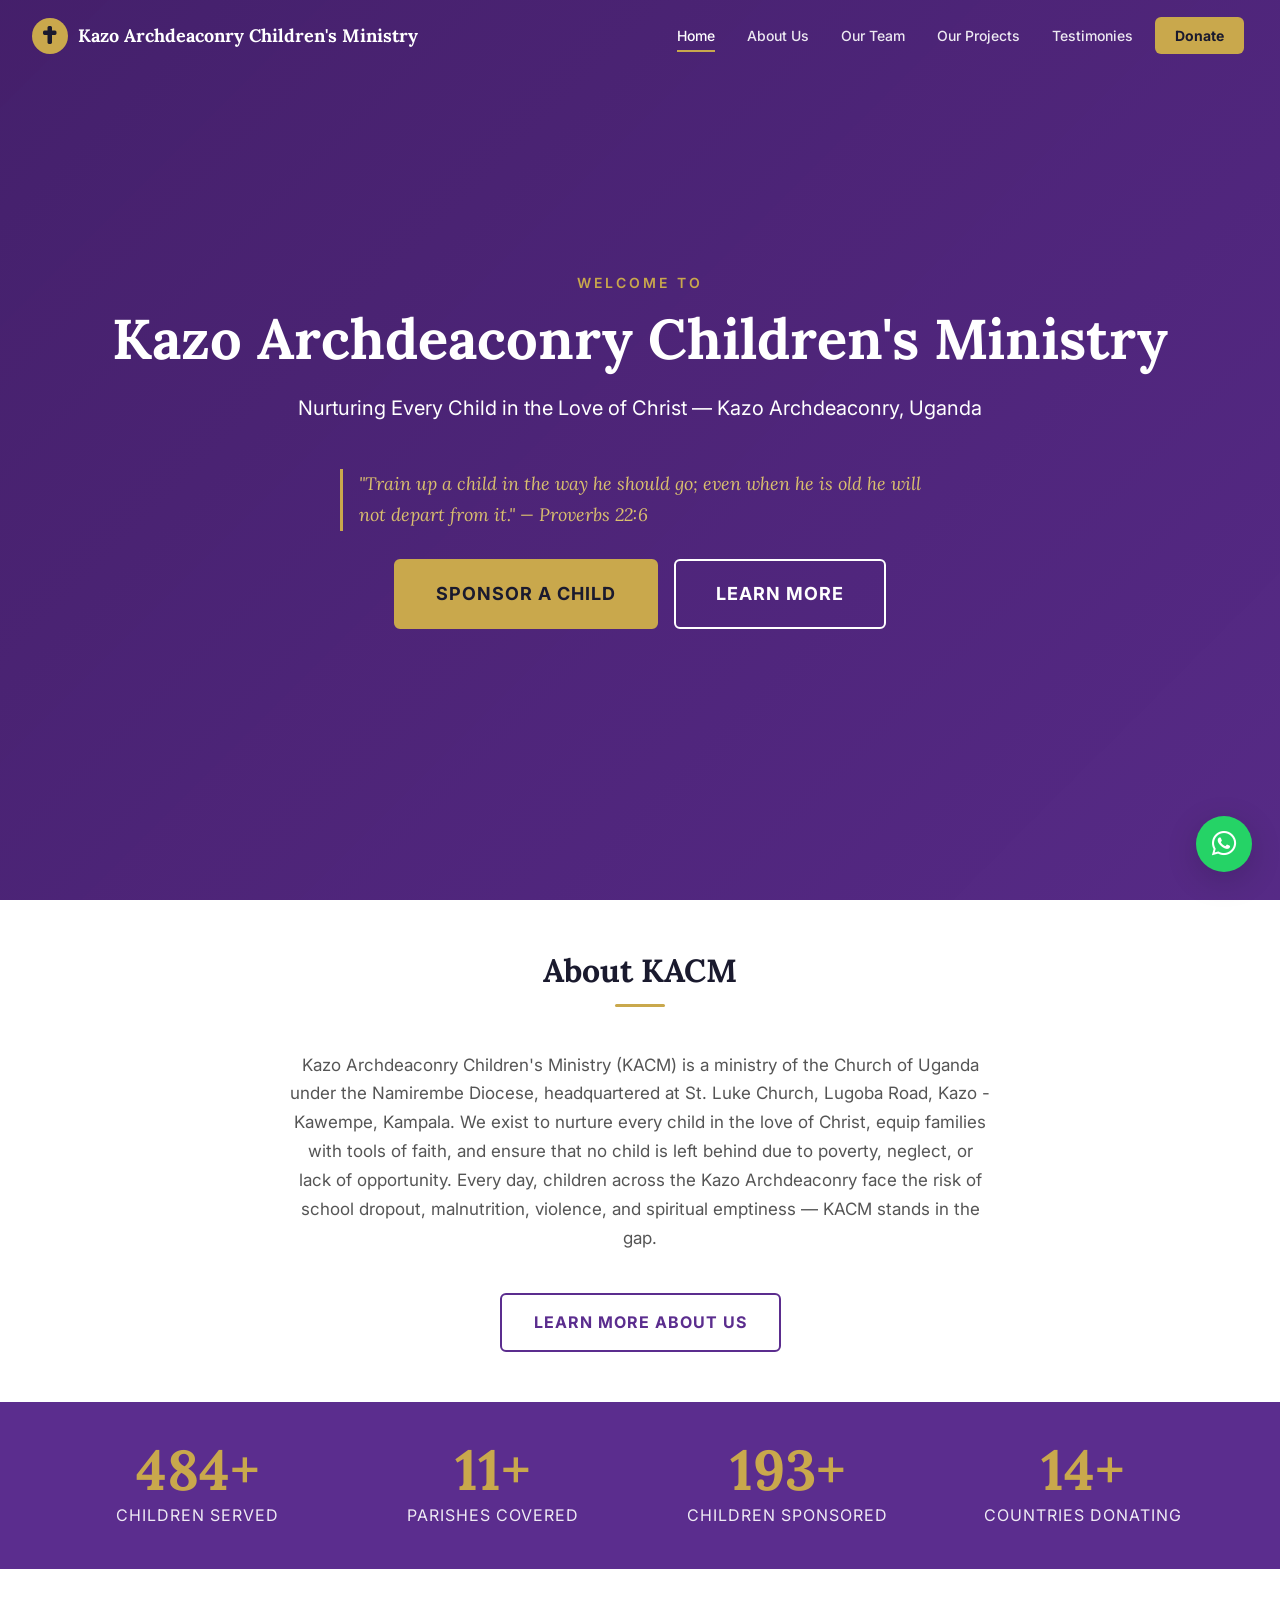
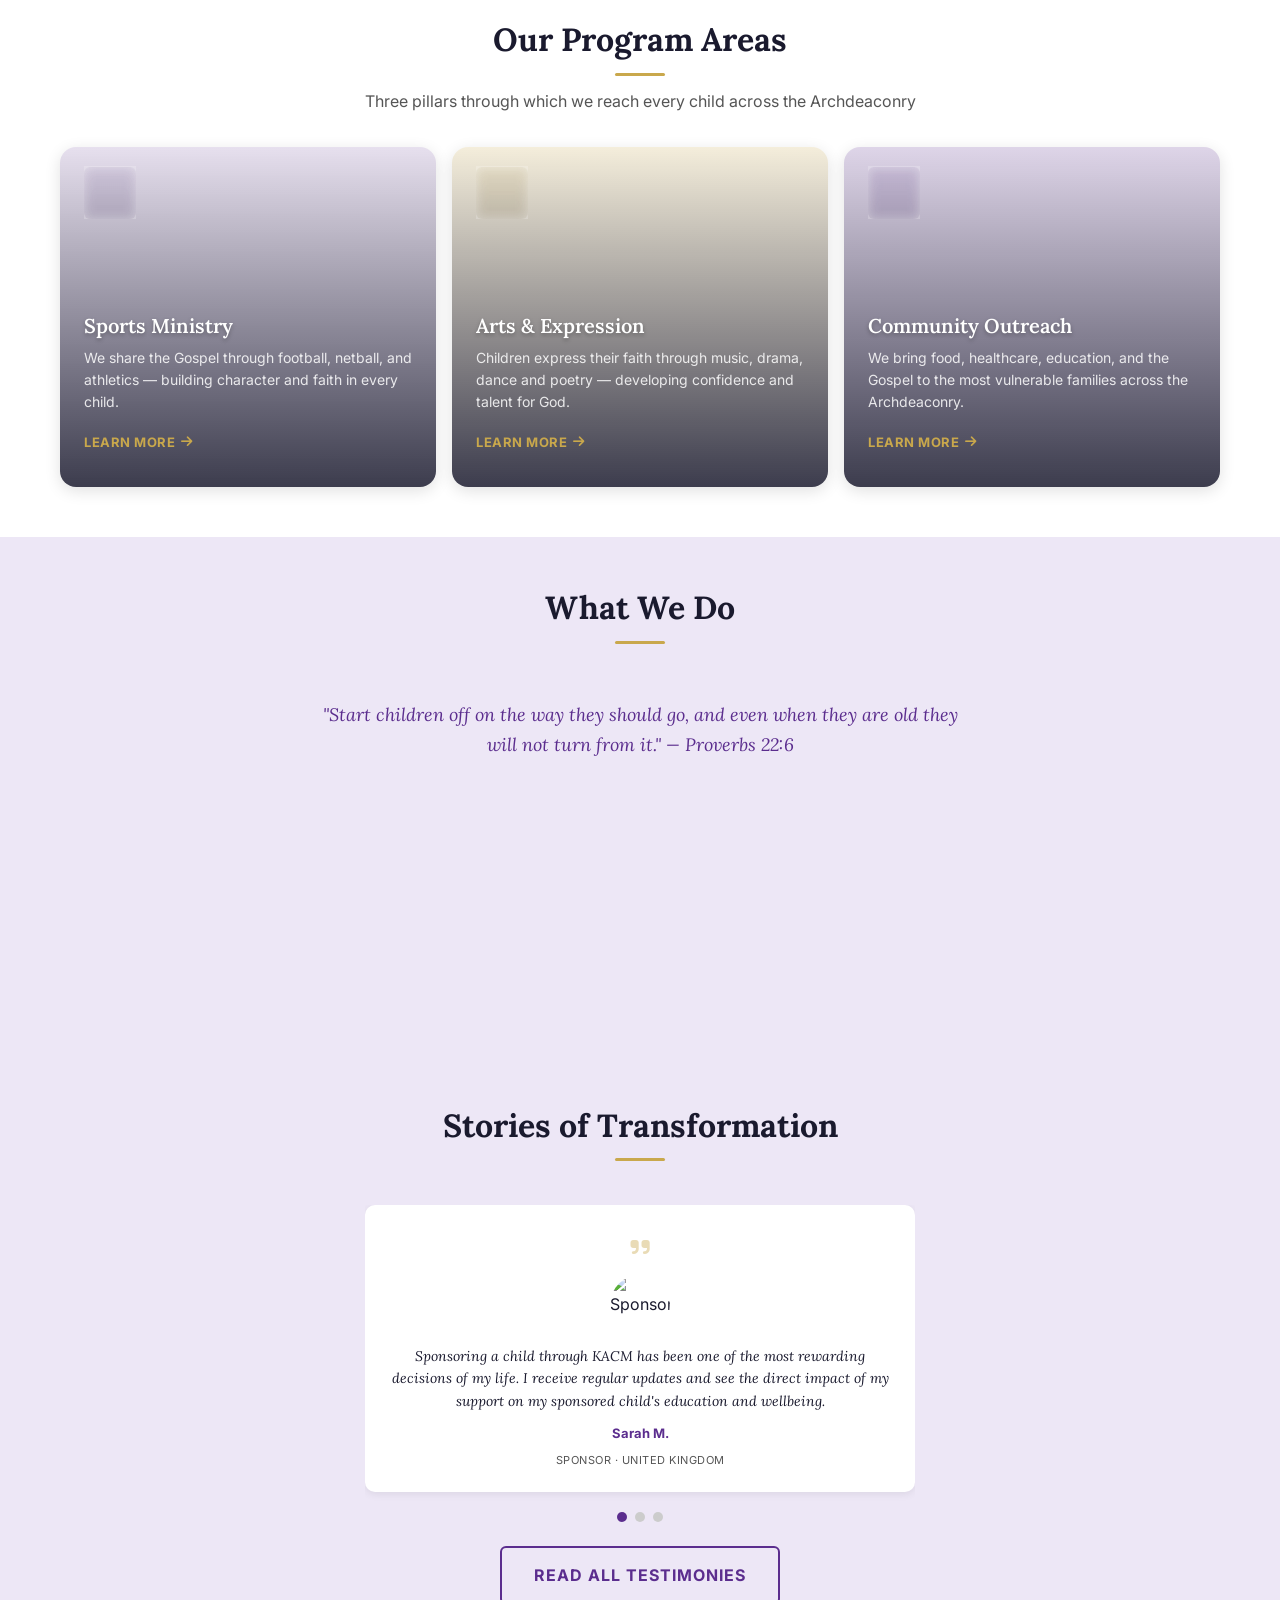
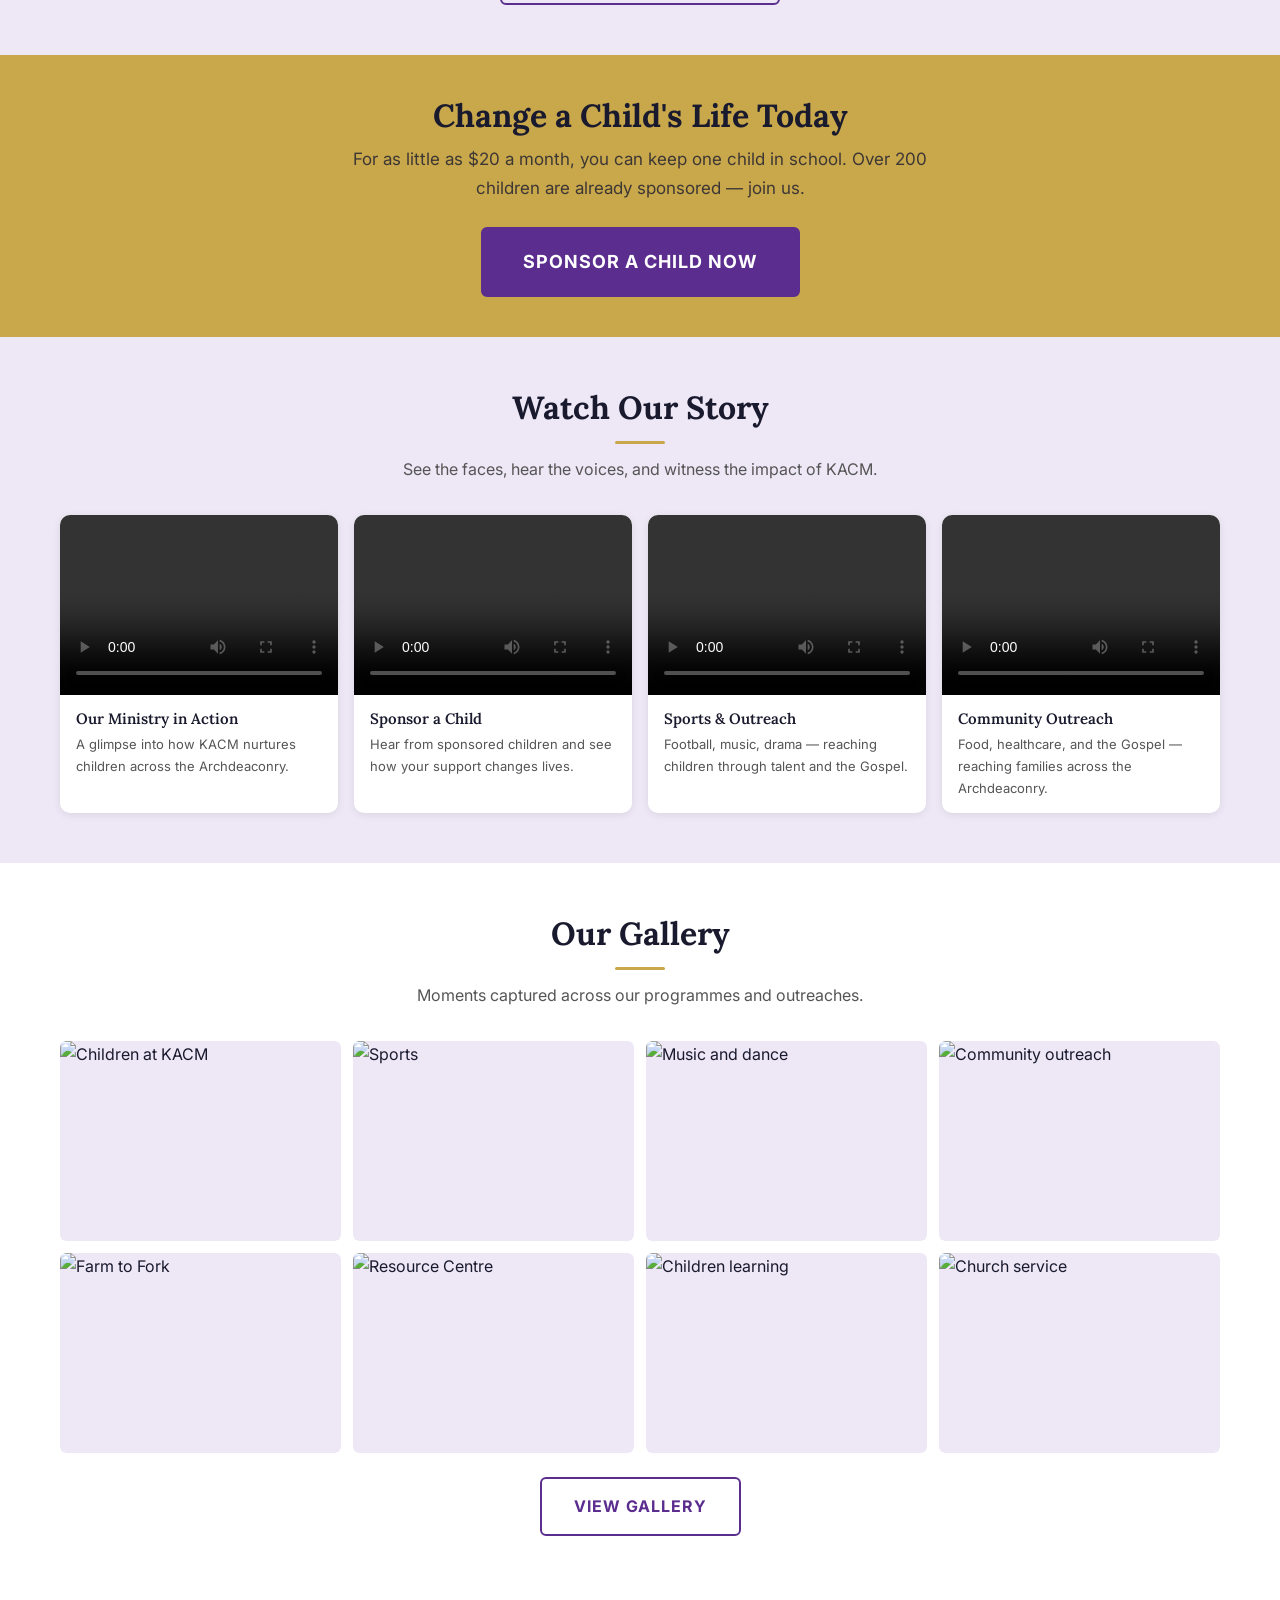
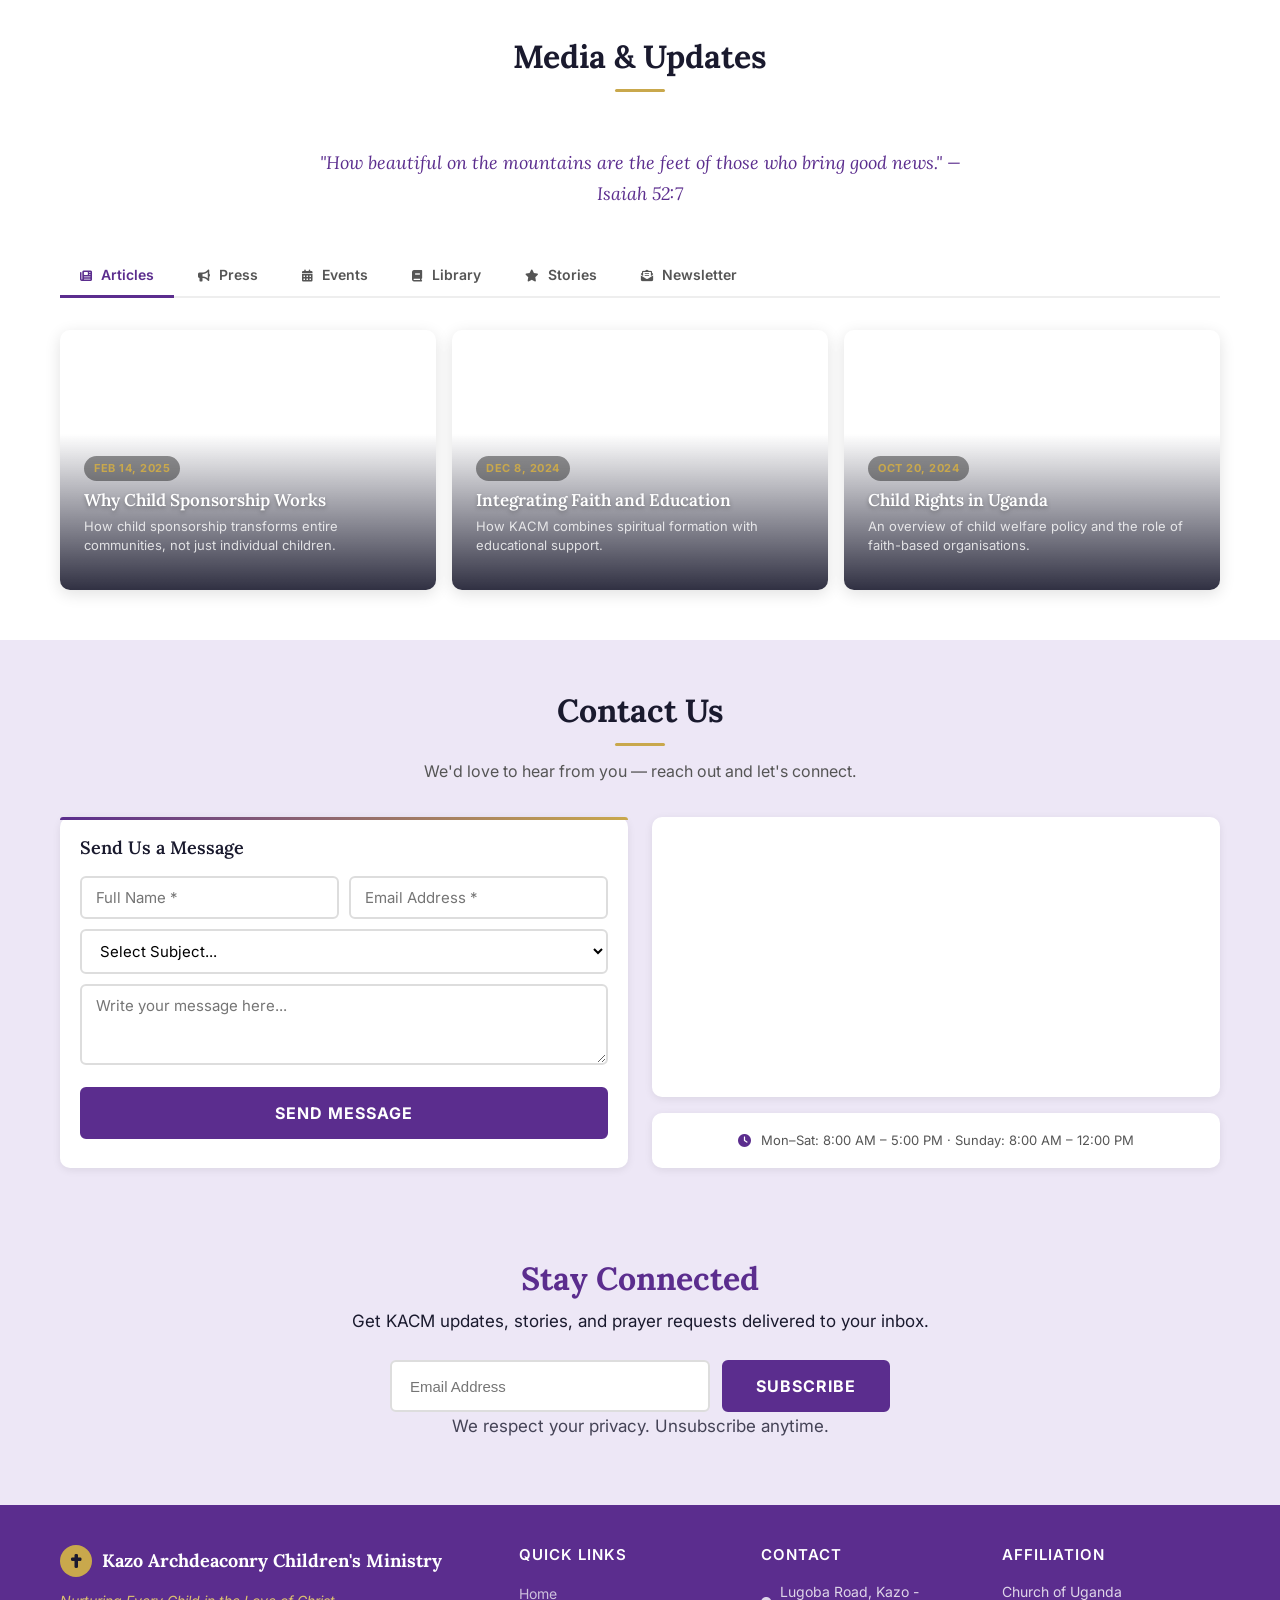
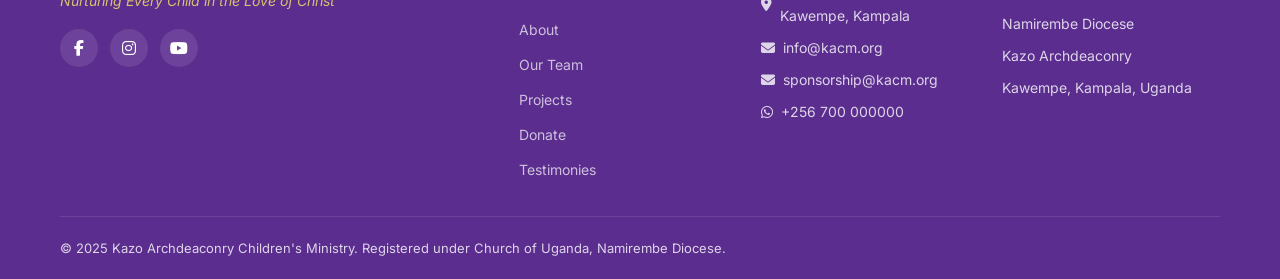
==== index.html @ 63bd6b12 "Update image sources in index.html to local assets for improved loading performance and consistency" ====
<!DOCTYPE html>
<html lang="en">
<head>
  <meta charset="UTF-8">
  <meta name="viewport" content="width=device-width, initial-scale=1.0">
  <meta name="description" content="Kazo Archdeaconry Children's Ministry (KACM) — Nurturing Every Child in the Love of Christ. A ministry of the Church of Uganda, Namirembe Diocese.">
  <title>KACM — Kazo Archdeaconry Children's Ministry | Home</title>
  <link rel="preconnect" href="https://fonts.googleapis.com">
  <link rel="preconnect" href="https://fonts.gstatic.com" crossorigin>
  <link href="https://fonts.googleapis.com/css2?family=Inter:wght@400;500;600;700&family=Lora:ital,wght@0,400;0,600;0,700;1,400;1,600&display=swap" rel="stylesheet">
  <link rel="stylesheet" href="https://cdnjs.cloudflare.com/ajax/libs/font-awesome/6.5.1/css/all.min.css">
  <link rel="stylesheet" href="css/style.css">
</head>
<body>

  <!-- ===== NAVIGATION ===== -->
  <nav class="navbar">
    <div class="container">
      <a href="index.html" class="nav-logo">
        <span class="logo-icon"><i class="fas fa-cross"></i></span>
        <span>Kazo Archdeaconry Children's Ministry</span>
      </a>
      <ul class="nav-links">
        <li><a href="index.html" class="active">Home</a></li>
        <li><a href="about.html">About Us</a></li>
        <li><a href="team.html">Our Team</a></li>
        <li><a href="projects.html">Our Projects</a></li>
        <li><a href="testimonies.html">Testimonies</a></li>
        <li><a href="donate.html" class="nav-donate">Donate</a></li>
      </ul>
      <button class="hamburger" aria-label="Toggle navigation">
        <span></span><span></span><span></span>
      </button>
    </div>
  </nav>

  <!-- ===== HERO SECTION ===== -->
  <header class="hero" id="hero">
    <div class="hero-slide" style="background-image: url('assets/church interior.jpeg');"></div>
    <div class="hero-slide" style="background-image: url('assets/sunday school children group photos/sunday school children all combined.jpeg');"></div>
    <div class="hero-slide" style="background-image: url('assets/sports/a group of students celebrating with a trophy.jpeg');"></div>
    <div class="hero-slide" style="background-image: url('assets/sunday school teachers/teacher greetinga parent.jpeg');"></div>
    <div class="hero-overlay"></div>
    <div class="hero-content hero-content-0 active">
      <p style="font-size:14px; font-weight:600; color:var(--secondary); text-transform:uppercase; letter-spacing:3px; margin-bottom:8px;">Welcome to</p>
      <h1>Kazo Archdeaconry Children's Ministry</h1>
      <p class="hero-subtitle">Nurturing Every Child in the Love of Christ — Kazo Archdeaconry, Uganda</p>
      <div class="hero-scripture">"Train up a child in the way he should go; even when he is old he will not depart from it." — Proverbs 22:6</div>
      <div class="hero-buttons">
        <a href="projects.html#sponsor" class="btn btn-secondary btn-lg">Sponsor a Child</a>
        <a href="about.html" class="btn btn-outline btn-lg">Learn More</a>
      </div>
    </div>
    <div class="hero-content hero-content-1">
      <h1>Give a Child the Gift of Education</h1>
      <p class="hero-subtitle">For as little as $20 a month, you can keep a child in school, clothed, and fed.</p>
      <div class="hero-scripture">"The fear of the Lord is the beginning of wisdom, and knowledge of the Holy One is understanding." — Proverbs 9:10</div>
      <div class="hero-buttons">
        <a href="projects.html#sponsor" class="btn btn-secondary btn-lg">Sponsor a Child</a>
        <a href="donate.html" class="btn btn-outline btn-lg">Donate Now</a>
      </div>
    </div>
    <div class="hero-content hero-content-2">
      <h1>Building Character Through Sport</h1>
      <p class="hero-subtitle">Through football, netball, athletics, and the arts, we share the Gospel and build confidence in every child.</p>
      <div class="hero-scripture">"Whatever you do, work at it with all your heart, as working for the Lord, not for human masters." — Colossians 3:23</div>
      <div class="hero-buttons">
        <a href="index.html#sports" class="btn btn-secondary btn-lg">Explore Sports</a>
        <a href="about.html" class="btn btn-outline btn-lg">About Us</a>
      </div>
    </div>
    <div class="hero-content hero-content-3">
      <h1>Bringing Hope to Vulnerable Families</h1>
      <p class="hero-subtitle">Food distribution, healthcare, education support, and the Gospel — reaching every corner of the Archdeaconry.</p>
      <div class="hero-scripture">"For I was hungry and you gave me food, I was thirsty and you gave me drink, I was a stranger and you welcomed me." — Matthew 25:35</div>
      <div class="hero-buttons">
        <a href="index.html#outreach" class="btn btn-secondary btn-lg">Our Outreach</a>
        <a href="testimonies.html" class="btn btn-outline btn-lg">Read Stories</a>
      </div>
    </div>
  </header>

  <!-- ===== ABOUT BRIEF ===== -->
  <section class="section">
    <div class="container">
      <div class="section-header fade-in">
        <h2>About KACM</h2>
      </div>
      <p class="page-intro fade-in">
        Kazo Archdeaconry Children's Ministry (KACM) is a ministry of the Church of Uganda under the Namirembe Diocese, headquartered at St. Luke Church, Lugoba Road, Kazo - Kawempe, Kampala. We exist to nurture every child in the love of Christ, equip families with tools of faith, and ensure that no child is left behind due to poverty, neglect, or lack of opportunity. Every day, children across the Kazo Archdeaconry face the risk of school dropout, malnutrition, violence, and spiritual emptiness — KACM stands in the gap.
      </p>
      <div style="text-align:center; margin-top:24px;" class="fade-in">
        <a href="about.html" class="btn btn-outline-dark">Learn More About Us</a>
      </div>
    </div>
  </section>

  <!-- ===== IMPACT COUNTER ===== -->
  <section class="impact-counter">
    <div class="container">
      <div class="impact-grid">
        <div class="impact-item fade-in">
          <div class="count" data-target="500" data-suffix="+">0+</div>
          <div class="label">Children Served</div>
        </div>
        <div class="impact-item fade-in">
          <div class="count" data-target="12" data-suffix="+">0+</div>
          <div class="label">Parishes Covered</div>
        </div>
        <div class="impact-item fade-in">
          <div class="count" data-target="200" data-suffix="+">0+</div>
          <div class="label">Children Sponsored</div>
        </div>
        <div class="impact-item fade-in">
          <div class="count" data-target="15" data-suffix="+">0+</div>
          <div class="label">Countries Donating</div>
        </div>
      </div>
    </div>
  </section>

  <!-- ===== PROGRAM HIGHLIGHTS (3-Card Grid) ===== -->
  <section class="section">
    <div class="container">
      <div class="section-header fade-in">
        <h2>Our Program Areas</h2>
        <p>Three pillars through which we reach every child across the Archdeaconry</p>
      </div>
      <div class="card-grid-3">
        <div class="program-card fade-in" style="background: linear-gradient(180deg, rgba(91,45,142,0.15) 0%, rgba(26,26,46,0.85) 100%), url('assets/sports/a group of students celebrating with a trophy.jpeg') center/cover no-repeat;">
          <div class="program-card-badge"><i class="fas fa-futbol"></i></div>
          <div class="program-card-content">
            <h3>Sports Ministry</h3>
            <p>We share the Gospel through football, netball, and athletics — building character and faith in every child.</p>
            <a href="#" data-program="sports" class="program-learn-more">Learn More <i class="fas fa-arrow-right"></i></a>
          </div>
        </div>
        <div class="program-card fade-in" style="background: linear-gradient(180deg, rgba(201,168,76,0.2) 0%, rgba(26,26,46,0.85) 100%), url('assets/mdd/students in cultural wear.jpeg') center/cover no-repeat;">
          <div class="program-card-badge"><i class="fas fa-music"></i></div>
          <div class="program-card-content">
            <h3>Arts & Expression</h3>
            <p>Children express their faith through music, drama, dance and poetry — developing confidence and talent for God.</p>
            <a href="#" data-program="mddp" class="program-learn-more">Learn More <i class="fas fa-arrow-right"></i></a>
          </div>
        </div>
        <div class="program-card fade-in" style="background: linear-gradient(180deg, rgba(91,45,142,0.2) 0%, rgba(26,26,46,0.85) 100%), url('assets/church interior.jpeg') center/cover no-repeat;">
          <div class="program-card-badge"><i class="fas fa-handshake"></i></div>
          <div class="program-card-content">
            <h3>Community Outreach</h3>
            <p>We bring food, healthcare, education, and the Gospel to the most vulnerable families across the Archdeaconry.</p>
            <a href="#" data-program="outreach" class="program-learn-more">Learn More <i class="fas fa-arrow-right"></i></a>
          </div>
        </div>
      </div>
    </div>
  </section>

  <!-- ===== WHAT WE DO (7 Activities) ===== -->
  <section class="section-alt">
    <div class="container">
      <div class="section-header fade-in">
        <h2>What We Do</h2>
      </div>
      <div class="scripture-block fade-in" style="margin:0 auto 32px; text-align:center; border-left:none; max-width:700px;">
        "Start children off on the way they should go, and even when they are old they will not turn from it." — Proverbs 22:6
      </div>
      <div class="scroll-track">
        <div class="scroll-strip">

          <div class="wwd-card" style="background: linear-gradient(180deg, rgba(91,45,142,0.3) 0%, rgba(26,26,46,0.92) 100%), url('assets/sunday school children group photos/sunday school children all raising hands up.jpeg') center/cover no-repeat;">
            <div class="wwd-badge"><i class="fas fa-pray"></i></div>
            <h4>Prayer & Fellowship</h4>
            <p>Teaching children to pray and build Christ-centred friendships.</p>
          </div>

          <div class="wwd-card" style="background: linear-gradient(180deg, rgba(91,45,142,0.3) 0%, rgba(26,26,46,0.92) 100%), url('assets/sunday school children group photos/sunday school children all combined.jpeg') center/cover no-repeat;">
            <div class="wwd-badge"><i class="fas fa-star"></i></div>
            <h4>Life Skills</h4>
            <p>Building character through interactive activities and group discussions.</p>
          </div>

          <div class="wwd-card" style="background: linear-gradient(180deg, rgba(91,45,142,0.3) 0%, rgba(26,26,46,0.92) 100%), url('assets/church interior.jpeg') center/cover no-repeat;">
            <div class="wwd-badge"><i class="fas fa-language"></i></div>
            <h4>Language Integration</h4>
            <p>Reaching every child in English, Luganda, and Runyakitara.</p>
          </div>

          <div class="wwd-card" style="background: linear-gradient(180deg, rgba(201,168,76,0.35) 0%, rgba(26,26,46,0.92) 100%), url('assets/church interior.jpeg') center/cover no-repeat;">
            <div class="wwd-badge"><i class="fas fa-gift"></i></div>
            <h4>Offertory & Giving</h4>
            <p>Teaching children the biblical principle of generosity.</p>
          </div>

          <div class="wwd-card" style="background: linear-gradient(180deg, rgba(91,45,142,0.3) 0%, rgba(26,26,46,0.92) 100%), url('assets/mdd/students in cultural wear.jpeg') center/cover no-repeat;">
            <div class="wwd-badge"><i class="fas fa-calendar-check"></i></div>
            <h4>Children's Sundays</h4>
            <p>Monthly youth-led services celebrating the next generation.</p>
          </div>

          <div class="wwd-card" style="background: linear-gradient(180deg, rgba(91,45,142,0.3) 0%, rgba(26,26,46,0.92) 100%), url('assets/sunday school teachers/teacher hugging aparent.jpeg') center/cover no-repeat;">
            <div class="wwd-badge"><i class="fas fa-heart"></i></div>
            <h4>Psychosocial Support</h4>
            <p>Counselling and legal support for child survivors of violence.</p>
          </div>

          <div class="wwd-card" style="background: linear-gradient(180deg, rgba(91,45,142,0.3) 0%, rgba(26,26,46,0.92) 100%), url('assets/sports/a group of students celebrating with a trophy.jpeg') center/cover no-repeat;">
            <div class="wwd-badge"><i class="fas fa-balance-scale"></i></div>
            <h4>Child Rights Advocacy</h4>
            <p>Promoting child-friendly laws across the Archdeaconry.</p>
          </div>

          <!-- Duplicates for seamless loop -->
          <div class="wwd-card" style="background: linear-gradient(180deg, rgba(91,45,142,0.3) 0%, rgba(26,26,46,0.92) 100%), url('assets/sunday school children group photos/sunday school children all raising hands up.jpeg') center/cover no-repeat;">
            <div class="wwd-badge"><i class="fas fa-pray"></i></div>
            <h4>Prayer & Fellowship</h4>
            <p>Teaching children to pray and build Christ-centred friendships.</p>
          </div>

          <div class="wwd-card" style="background: linear-gradient(180deg, rgba(91,45,142,0.3) 0%, rgba(26,26,46,0.92) 100%), url('assets/sunday school children group photos/sunday school children all combined.jpeg') center/cover no-repeat;">
            <div class="wwd-badge"><i class="fas fa-star"></i></div>
            <h4>Life Skills</h4>
            <p>Building character through interactive activities and group discussions.</p>
          </div>

          <div class="wwd-card" style="background: linear-gradient(180deg, rgba(91,45,142,0.3) 0%, rgba(26,26,46,0.92) 100%), url('assets/church interior.jpeg') center/cover no-repeat;">
            <div class="wwd-badge"><i class="fas fa-language"></i></div>
            <h4>Language Integration</h4>
            <p>Reaching every child in English, Luganda, and Runyakitara.</p>
          </div>

          <div class="wwd-card" style="background: linear-gradient(180deg, rgba(201,168,76,0.35) 0%, rgba(26,26,46,0.92) 100%), url('assets/church interior.jpeg') center/cover no-repeat;">
            <div class="wwd-badge"><i class="fas fa-gift"></i></div>
            <h4>Offertory & Giving</h4>
            <p>Teaching children the biblical principle of generosity.</p>
          </div>

          <div class="wwd-card" style="background: linear-gradient(180deg, rgba(91,45,142,0.3) 0%, rgba(26,26,46,0.92) 100%), url('assets/mdd/students in cultural wear.jpeg') center/cover no-repeat;">
            <div class="wwd-badge"><i class="fas fa-calendar-check"></i></div>
            <h4>Children's Sundays</h4>
            <p>Monthly youth-led services celebrating the next generation.</p>
          </div>

          <div class="wwd-card" style="background: linear-gradient(180deg, rgba(91,45,142,0.3) 0%, rgba(26,26,46,0.92) 100%), url('assets/sunday school teachers/teacher hugging aparent.jpeg') center/cover no-repeat;">
            <div class="wwd-badge"><i class="fas fa-heart"></i></div>
            <h4>Psychosocial Support</h4>
            <p>Counselling and legal support for child survivors of violence.</p>
          </div>

          <div class="wwd-card" style="background: linear-gradient(180deg, rgba(91,45,142,0.3) 0%, rgba(26,26,46,0.92) 100%), url('assets/sports/a group of students celebrating with a trophy.jpeg') center/cover no-repeat;">
            <div class="wwd-badge"><i class="fas fa-balance-scale"></i></div>
            <h4>Child Rights Advocacy</h4>
            <p>Promoting child-friendly laws across the Archdeaconry.</p>
          </div>

        </div>
      </div>
    </div>
  </section>

  <!-- ===== PROGRAM DETAIL MODAL ===== -->
  <div class="modal-overlay" id="program-modal">
    <div class="modal-dialog" style="max-width:700px;">
      <button class="modal-close" id="program-modal-close">&times;</button>
      <img src="" alt="" id="program-modal-img" style="width:100%; height:250px; object-fit:cover; border-radius:var(--radius-md); margin-bottom:20px;">
      <h2 id="program-modal-title"></h2>
      <p id="program-modal-desc" style="margin-bottom:16px; color:var(--text-dark);"></p>
      <h4 style="margin-bottom:8px;">Key Activities</h4>
      <ul id="program-modal-list" style="padding-left:0;"></ul>
    </div>
  </div>

  <!-- ===== FEATURED TESTIMONY ===== -->
  <section class="section-alt">
    <div class="container">
      <div class="section-header fade-in">
        <h2>Stories of Transformation</h2>
      </div>
      <div class="testimonial-carousel fade-in">
        <div class="testimonial-slide active">
          <div class="t-card">
            <div class="t-quote-icon"><i class="fas fa-quote-right"></i></div>
            <img src="assets/sunday school teachers/teachers pose while laughing.jpeg" alt="Sponsor" class="t-avatar">
            <p class="t-quote">Sponsoring a child through KACM has been one of the most rewarding decisions of my life. I receive regular updates and see the direct impact of my support on my sponsored child's education and wellbeing.</p>
            <div class="t-author">
              <strong>Sarah M.</strong>
              <span>Sponsor · United Kingdom</span>
            </div>
          </div>
        </div>
        <div class="testimonial-slide">
          <div class="t-card">
            <div class="t-quote-icon"><i class="fas fa-quote-right"></i></div>
            <img src="assets/sunday school children group photos/sunday school children all combined.jpeg" alt="Sponsored child" class="t-avatar">
            <p class="t-quote">Before KACM, I could not afford school fees. Now I am in Senior 3, and I dream of becoming a doctor. KACM gave me hope when I had none.</p>
            <div class="t-author">
              <strong>Peter</strong>
              <span>Sponsored Child · Kazo</span>
            </div>
          </div>
        </div>
        <div class="testimonial-slide">
          <div class="t-card">
            <div class="t-quote-icon"><i class="fas fa-quote-right"></i></div>
            <img src="assets/sunday school teachers/teachers pose with the bishop.jpeg" alt="Parish coordinator" class="t-avatar">
            <p class="t-quote">The Farm to Fork project has transformed our community. Children who were malnourished now have access to nutritious food, and families are learning sustainable farming.</p>
            <div class="t-author">
              <strong>Rev. James T.</strong>
              <span>Parish Coordinator</span>
            </div>
          </div>
        </div>
        <div class="carousel-dots"></div>
      </div>
      <div style="text-align:center; margin-top:24px;" class="fade-in">
        <a href="testimonies.html" class="btn btn-outline-dark">Read All Testimonies</a>
      </div>
    </div>
  </section>

  <!-- ===== SPONSOR A CHILD CTA STRIP ===== -->
  <section class="cta-strip">
    <div class="container fade-in">
      <h2>Change a Child's Life Today</h2>
      <p>For as little as $20 a month, you can keep one child in school. Over 200 children are already sponsored — join us.</p>
      <a href="projects.html#sponsor" class="btn btn-primary btn-lg">Sponsor a Child Now</a>
    </div>
  </section>

  <!-- ===== WATCH OUR STORY ===== -->
  <section class="section-alt">
    <div class="container">
      <div class="section-header fade-in">
        <h2>Watch Our Story</h2>
        <p>See the faces, hear the voices, and witness the impact of KACM.</p>
      </div>
      <div class="video-grid fade-in">
        <div class="v-card">
          <video src="assets/videos/teacher teaching students.mp4" controls preload="metadata" style="width:100%;height:180px;object-fit:cover;display:block;"></video>
          <div class="v-info">
            <h4>Our Ministry in Action</h4>
            <p>A glimpse into how KACM nurtures children across the Archdeaconry.</p>
          </div>
        </div>
        <div class="v-card">
          <video src="assets/videos/reading bible.mp4" controls preload="metadata" style="width:100%;height:180px;object-fit:cover;display:block;"></video>
          <div class="v-info">
            <h4>Sponsor a Child</h4>
            <p>Hear from sponsored children and see how your support changes lives.</p>
          </div>
        </div>
        <div class="v-card">
          <video src="assets/videos/sunday school dancing.mp4" controls preload="metadata" style="width:100%;height:180px;object-fit:cover;display:block;"></video>
          <div class="v-info">
            <h4>Sports & Outreach</h4>
            <p>Football, music, drama — reaching children through talent and the Gospel.</p>
          </div>
        </div>
        <div class="v-card">
          <video src="assets/videos/praying for offertory.mp4" controls preload="metadata" style="width:100%;height:180px;object-fit:cover;display:block;"></video>
          <div class="v-info">
            <h4>Community Outreach</h4>
            <p>Food, healthcare, and the Gospel — reaching families across the Archdeaconry.</p>
          </div>
        </div>
      </div>
    </div>
  </section>

  <section class="section" id="gallery">
    <div class="container">
      <div class="section-header fade-in">
        <h2>Our Gallery</h2>
        <p>Moments captured across our programmes and outreaches.</p>
      </div>
      <div class="gallery-grid" style="grid-template-columns: repeat(4, 1fr);">
        <div class="gallery-item fade-in">
          <img src="assets/church interior.jpeg" alt="Children at KACM" class="lightbox-trigger">
          <div class="gallery-overlay"><span>Children's Programme</span></div>
        </div>
        <div class="gallery-item fade-in">
          <img src="assets/sports/a group of students celebrating with a trophy.jpeg" alt="Sports" class="lightbox-trigger">
          <div class="gallery-overlay"><span>Sports Ministry</span></div>
        </div>
        <div class="gallery-item fade-in">
          <img src="assets/mdd/students in cultural wear.jpeg" alt="Music and dance" class="lightbox-trigger">
          <div class="gallery-overlay"><span>Music Dance & Drama</span></div>
        </div>
        <div class="gallery-item fade-in">
          <img src="assets/church interior.jpeg" alt="Community outreach" class="lightbox-trigger">
          <div class="gallery-overlay"><span>Community Outreach</span></div>
        </div>
        <div class="gallery-item fade-in">
          <img src="assets/sunday school teachers/teacher hugging aparent.jpeg" alt="Farm to Fork" class="lightbox-trigger">
          <div class="gallery-overlay"><span>Farm to Fork</span></div>
        </div>
        <div class="gallery-item fade-in">
          <img src="assets/teaching drawing/students shading.jpeg" alt="Resource Centre" class="lightbox-trigger">
          <div class="gallery-overlay"><span>Resource Centre</span></div>
        </div>
        <div class="gallery-item fade-in">
          <img src="assets/sunday school children group photos/sunday school children all combined.jpeg" alt="Children learning" class="lightbox-trigger">
          <div class="gallery-overlay"><span>Education Support</span></div>
        </div>
        <div class="gallery-item fade-in">
          <img src="assets/sunday school children group photos/sunday school children all raising hands up.jpeg" alt="Church service" class="lightbox-trigger">
          <div class="gallery-overlay"><span>Worship & Fellowship</span></div>
        </div>
      </div>
      <div style="text-align:center; margin-top:24px;">
        <a href="#" class="btn btn-outline-dark" id="open-gallery-modal">View Gallery</a>
      </div>
    </div>
  </section>

  <!-- ===== MEDIA & UPDATES ===== -->
  <section class="section" id="media">
    <div class="container">
      <div class="section-header fade-in">
        <h2>Media & Updates</h2>
      </div>
      <div class="scripture-block fade-in" style="margin:0 auto 32px; text-align:center; border-left:none; max-width:700px;">
        "How beautiful on the mountains are the feet of those who bring good news." — Isaiah 52:7
      </div>
      <!-- Tabs -->
      <div class="tabs-nav">
        <button class="tab-btn active" data-tab="tab-articles"><i class="fas fa-newspaper"></i> Articles</button>
        <button class="tab-btn" data-tab="tab-press"><i class="fas fa-bullhorn"></i> Press</button>
        <button class="tab-btn" data-tab="tab-events"><i class="fas fa-calendar-alt"></i> Events</button>
        <button class="tab-btn" data-tab="tab-library"><i class="fas fa-book"></i> Library</button>
        <button class="tab-btn" data-tab="tab-stories"><i class="fas fa-star"></i> Stories</button>
        <button class="tab-btn" data-tab="tab-newsletter"><i class="fas fa-envelope-open-text"></i> Newsletter</button>
      </div>

      <!-- Articles -->
      <div class="tab-panel active" id="tab-articles">
        <div class="card-grid-3">
          <div class="media-card media-overlay fade-in" style="background: linear-gradient(180deg, transparent 40%, rgba(26,26,46,0.9) 100%), url('assets/sunday school children group photos/sunday school children all combined.jpeg') center/cover no-repeat;">
            <div class="media-overlay-content">
              <span class="media-tag">Feb 14, 2025</span>
              <h4>Why Child Sponsorship Works</h4>
              <p>How child sponsorship transforms entire communities, not just individual children.</p>
            </div>
          </div>
          <div class="media-card media-overlay fade-in" style="background: linear-gradient(180deg, transparent 40%, rgba(26,26,46,0.9) 100%), url('assets/sunday school children group photos/sunday school children all raising hands up.jpeg') center/cover no-repeat;">
            <div class="media-overlay-content">
              <span class="media-tag">Dec 8, 2024</span>
              <h4>Integrating Faith and Education</h4>
              <p>How KACM combines spiritual formation with educational support.</p>
            </div>
          </div>
          <div class="media-card media-overlay fade-in" style="background: linear-gradient(180deg, transparent 40%, rgba(26,26,46,0.9) 100%), url('assets/church interior.jpeg') center/cover no-repeat;">
            <div class="media-overlay-content">
              <span class="media-tag">Oct 20, 2024</span>
              <h4>Child Rights in Uganda</h4>
              <p>An overview of child welfare policy and the role of faith-based organisations.</p>
            </div>
          </div>
        </div>
      </div>

      <!-- Press Releases -->
      <div class="tab-panel" id="tab-press">
        <div class="press-list">
          <div class="press-item fade-in">
            <div class="press-date">Mar 10, 2025</div>
            <div class="press-content">
              <h4>KACM 2024 Annual Report Released</h4>
              <p>Comprehensive report on programme impact and financial stewardship.</p>
            </div>
            <a href="#" class="btn btn-sm btn-outline-dark" onclick="alert('PDF download — coming soon.'); return false;"><i class="fas fa-download"></i> PDF</a>
          </div>
          <div class="press-item fade-in">
            <div class="press-date">Jan 22, 2025</div>
            <div class="press-content">
              <h4>Namirembe Diocese Endorses Child Protection Policy</h4>
              <p>Official diocesan statement affirming KACM's child safeguarding framework.</p>
            </div>
            <a href="#" class="btn btn-sm btn-outline-dark" onclick="alert('PDF download — coming soon.'); return false;"><i class="fas fa-download"></i> PDF</a>
          </div>
          <div class="press-item fade-in">
            <div class="press-date">Nov 5, 2024</div>
            <div class="press-content">
              <h4>Farm to Fork Project Wins Community Impact Award</h4>
              <p>KACM recognised for innovative approach to tackling child malnutrition.</p>
            </div>
            <a href="#" class="btn btn-sm btn-outline-dark" onclick="alert('PDF download — coming soon.'); return false;"><i class="fas fa-download"></i> PDF</a>
          </div>
        </div>
      </div>

      <!-- Events -->
      <div class="tab-panel" id="tab-events">
        <div class="events-grid">
          <div class="event-card fade-in">
            <div class="event-card-date"><span>15</span><small>Mar</small></div>
            <div class="event-card-body">
              <h4>Children's Sunday — All Parishes</h4>
              <p>Youth-led services across all parishes. <strong>9:00 AM</strong></p>
            </div>
          </div>
          <div class="event-card fade-in">
            <div class="event-card-date"><span>05</span><small>Apr</small></div>
            <div class="event-card-body">
              <h4>Easter Sports Tournament</h4>
              <p>Annual football & netball tournament. <strong>Kazo Sports Ground · 8:00 AM</strong></p>
            </div>
          </div>
          <div class="event-card fade-in">
            <div class="event-card-date"><span>28</span><small>Apr</small></div>
            <div class="event-card-body">
              <h4>Child Protection Training</h4>
              <p>Training for Sunday school teachers on safeguarding. <strong>KACM HQ · 10:00 AM</strong></p>
            </div>
          </div>
        </div>
      </div>

      <!-- Library -->
      <div class="tab-panel" id="tab-library">
        <div class="library-grid">
          <div class="library-card fade-in">
            <div class="library-icon"><i class="fas fa-file-pdf"></i></div>
            <h4>Programme Impact Report 2024</h4>
            <p>Comprehensive data on all programme areas and outcomes.</p>
            <a href="#" class="btn btn-sm btn-outline-dark" onclick="alert('PDF download — coming soon.'); return false;"><i class="fas fa-download"></i> Download</a>
          </div>
          <div class="library-card fade-in">
            <div class="library-icon"><i class="fas fa-shield-alt"></i></div>
            <h4>Child Safeguarding Policy</h4>
            <p>Official child protection and safeguarding framework document.</p>
            <a href="#" class="btn btn-sm btn-outline-dark" onclick="alert('PDF download — coming soon.'); return false;"><i class="fas fa-download"></i> Download</a>
          </div>
          <div class="library-card fade-in">
            <div class="library-icon"><i class="fas fa-book-open"></i></div>
            <h4>Sunday School Teaching Guide</h4>
            <p>Curriculum and activity guide for teachers across parishes.</p>
            <a href="#" class="btn btn-sm btn-outline-dark" onclick="alert('PDF download — coming soon.'); return false;"><i class="fas fa-download"></i> Download</a>
          </div>
        </div>
      </div>

      <!-- Success Stories -->
      <div class="tab-panel" id="tab-stories">
        <div class="card-grid-3">
          <div class="media-card media-overlay fade-in" style="background: linear-gradient(180deg, transparent 30%, rgba(91,45,142,0.95) 100%), url('assets/sunday school children group photos/sunday school children all combined.jpeg') center/cover no-repeat;">
            <div class="media-overlay-content">
              <span class="media-tag">Jan 2025</span>
              <h4>From Dropout to University: Grace's Story</h4>
              <p>How the Sponsor a Child programme helped Grace overcome poverty.</p>
              <a href="testimonies.html">Read More <i class="fas fa-arrow-right"></i></a>
            </div>
          </div>
          <div class="media-card media-overlay fade-in" style="background: linear-gradient(180deg, transparent 30%, rgba(201,168,76,0.95) 100%), url('assets/sunday school teachers/teacher hugging aparent.jpeg') center/cover no-repeat;">
            <div class="media-overlay-content">
              <span class="media-tag">Nov 2024</span>
              <h4>Farm to Fork Transforms Livelihoods</h4>
              <p>Three families share how sustainable farming changed their lives.</p>
              <a href="testimonies.html">Read More <i class="fas fa-arrow-right"></i></a>
            </div>
          </div>
          <div class="media-card media-overlay fade-in" style="background: linear-gradient(180deg, transparent 30%, rgba(26,26,46,0.95) 100%), url('assets/teaching drawing/students shading.jpeg') center/cover no-repeat;">
            <div class="media-overlay-content">
              <span class="media-tag">Sep 2024</span>
              <h4>ICT Skills Open Doors for Youth</h4>
              <p>How the Resource Centre is equipping young people with digital skills.</p>
              <a href="testimonies.html">Read More <i class="fas fa-arrow-right"></i></a>
            </div>
          </div>
        </div>
      </div>

      <!-- Newsletter -->
      <div class="tab-panel" id="tab-newsletter">
        <div class="section-header"><h2>Subscribe to Our Newsletter</h2><p>Stay connected with KACM — get updates delivered to your inbox.</p></div>
        <form class="newsletter-form fade-in">
          <input type="email" placeholder="Email Address" required style="flex:1;">
          <button type="submit" class="btn btn-primary">Subscribe</button>
        </form>
        <p class="privacy-note">We respect your privacy. Unsubscribe anytime.</p>
        <div style="margin-top:40px;">
          <h4 style="margin-bottom:12px;">Past Newsletters</h4>
          <div class="resource-item"><div class="resource-info"><h4>KACM Quarterly — Q1 2025</h4><p>Children's Sunday highlights, new sponsors, Farm to Fork harvest report.</p></div><a href="#" class="btn btn-sm btn-outline-dark" onclick="alert('Newsletter archive — coming soon.'); return false;">View</a></div>
          <div class="resource-item"><div class="resource-info"><h4>KACM Quarterly — Q4 2024</h4><p>Year-end review, Christmas outreach report, 2025 plans.</p></div><a href="#" class="btn btn-sm btn-outline-dark" onclick="alert('Newsletter archive — coming soon.'); return false;">View</a></div>
        </div>
      </div>
    </div>
  </section>

  <!-- ===== CONTACT US ===== -->
  <section class="section-alt" id="contact">
    <div class="container">
      <div class="section-header fade-in">
        <h2>Contact Us</h2>
        <p>We'd love to hear from you — reach out and let's connect.</p>
      </div>

      <!-- Contact Form + Map -->
      <div class="contact-layout">
        <div class="contact-card fade-in">
          <div class="contact-card-top"></div>
          <h4 style="margin-bottom:16px;">Send Us a Message</h4>
          <form id="contact-form">
            <div style="display:flex; gap:10px;">
              <div class="form-group" style="flex:1; margin-bottom:10px;">
                <input type="text" id="contact-name" placeholder="Full Name *" required>
                <span class="error-msg">Please enter your full name.</span>
              </div>
              <div class="form-group" style="flex:1; margin-bottom:10px;">
                <input type="email" id="contact-email" placeholder="Email Address *" required>
                <span class="error-msg">Please enter a valid email.</span>
              </div>
            </div>
            <div class="form-group" style="margin-bottom:10px;">
              <select id="contact-subject" required>
                <option value="">Select Subject...</option>
                <option value="general">General Enquiry</option>
                <option value="sponsorship">Sponsorship</option>
                <option value="donation">Donation</option>
                <option value="partnership">Partnership</option>
                <option value="media">Media</option>
                <option value="other">Other</option>
              </select>
            </div>
            <div class="form-group" style="margin-bottom:14px;">
              <textarea id="contact-message" placeholder="Write your message here..." required rows="3"></textarea>
              <span class="error-msg">Please enter a message (minimum 20 characters).</span>
            </div>
            <button type="submit" class="btn btn-primary" style="width:100%;">Send Message</button>
          </form>
          <div class="form-success" id="form-success">
            <i class="fas fa-check-circle" style="font-size:18px; display:block; margin-bottom:4px;"></i>
            Thank you! We'll get back within 48 hours.
          </div>
        </div>

        <div class="fade-in" style="display:flex; flex-direction:column; gap:16px;">
          <div class="contact-card" style="padding:0; overflow:hidden;">
            <div class="map-container" style="padding:0; background:none; height:100%; min-height:280px;">
              <iframe src="https://www.google.com/maps/embed?pb=!1m18!1m12!1m3!1d3989.81!2d32.5495!3d0.3476!2m3!1f0!2f0!3f0!3m2!1i1024!2i768!4f13.1!3m3!1m2!1s0x177dbc8b2c8e6b3d%3A0x5f3c8b9ea6e8b5c7!2sKawempe%2C%20Kampala!5e0!3m2!1sen!2sug!4v1700000000000" width="100%" height="100%" style="border:0; position:absolute; top:0; left:0;" allowfullscreen="" loading="lazy" referrerpolicy="no-referrer-when-downgrade" title="St. Luke Church Kazo — Lugoba Road, Kawempe, Kampala"></iframe>
            </div>
          </div>
          <div class="contact-card" style="text-align:center; padding:16px;">
            <p style="margin:0; font-size:13px; color:var(--text-gray);"><i class="fas fa-clock" style="color:var(--primary); margin-right:6px;"></i> Mon–Sat: 8:00 AM – 5:00 PM  ·  Sunday: 8:00 AM – 12:00 PM</p>
          </div>
        </div>
      </div>
    </div>
  </section>

  <!-- ===== NEWSLETTER SIGNUP ===== -->
  <section class="cta-strip" style="background:var(--bg-light-purple);">
    <div class="container fade-in">
      <h2 style="color:var(--primary);">Stay Connected</h2>
      <p style="color:var(--text-dark);">Get KACM updates, stories, and prayer requests delivered to your inbox.</p>
      <form class="newsletter-form" style="margin:0 auto;">
        <input type="email" placeholder="Email Address" required style="flex:1;">
        <button type="submit" class="btn btn-primary">Subscribe</button>
      </form>
      <p class="privacy-note">We respect your privacy. Unsubscribe anytime.</p>
    </div>
  </section>

  <!-- ===== FOOTER ===== -->
  <footer class="footer">
    <div class="container">
      <div class="footer-grid">
        <div class="footer-brand">
          <div class="footer-logo">
            <span class="logo-icon"><i class="fas fa-cross"></i></span>
            <span>Kazo Archdeaconry Children's Ministry</span>
          </div>
          <p class="footer-tagline">Nurturing Every Child in the Love of Christ</p>
          <div class="footer-social">
            <a href="https://facebook.com/KACMUganda" target="_blank" rel="noopener" aria-label="Facebook"><i class="fab fa-facebook-f"></i></a>
            <a href="https://instagram.com/KACMUganda" target="_blank" rel="noopener" aria-label="Instagram"><i class="fab fa-instagram"></i></a>
            <a href="https://youtube.com/KACMUganda" target="_blank" rel="noopener" aria-label="YouTube"><i class="fab fa-youtube"></i></a>
          </div>
        </div>
        <div>
          <h4>Quick Links</h4>
          <ul class="footer-links">
            <li><a href="index.html">Home</a></li>
            <li><a href="about.html">About</a></li>
            <li><a href="team.html">Our Team</a></li>
            <li><a href="projects.html">Projects</a></li>
            <li><a href="donate.html">Donate</a></li>
            <li><a href="testimonies.html">Testimonies</a></li>
          </ul>
        </div>
        <div>
          <h4>Contact</h4>
          <div class="footer-contact">
            <p><i class="fas fa-map-marker-alt"></i> Lugoba Road, Kazo - Kawempe, Kampala</p>
            <p><i class="fas fa-envelope"></i> info@kacm.org</p>
            <p><i class="fas fa-envelope"></i> sponsorship@kacm.org</p>
            <p><i class="fab fa-whatsapp"></i> +256 700 000000</p>
          </div>
        </div>
        <div>
          <h4>Affiliation</h4>
          <div class="footer-contact">
            <p>Church of Uganda</p>
            <p>Namirembe Diocese</p>
            <p>Kazo Archdeaconry</p>
            <p>Kawempe, Kampala, Uganda</p>
          </div>
        </div>
      </div>
      <div class="footer-bottom">
        <p>&copy; 2025 Kazo Archdeaconry Children's Ministry. Registered under Church of Uganda, Namirembe Diocese.</p>
      </div>
    </div>
  </footer>

  <!-- ===== GALLERY MODAL ===== -->
  <div class="modal-overlay" id="gallery-modal" style="background:rgba(0,0,0,0.85); backdrop-filter:blur(4px); -webkit-backdrop-filter:blur(4px);">
    <div class="gallery-modal-box">
      <button class="modal-close" id="gallery-modal-close" style="color:#fff; font-size:32px; top:16px; right:20px;">&times;</button>
      <div class="gallery-modal-header">
        <h2>Our Gallery</h2>
        <p>Click any photo to view full size</p>
      </div>
      <div class="gm-preview" id="gm-preview" style="display:none;">
        <img src="" alt="" id="gm-preview-img">
        <div class="gm-preview-close" id="gm-preview-close"><i class="fas fa-times"></i></div>
        <div class="gm-preview-label" id="gm-preview-label"></div>
      </div>
      <div class="gallery-modal-grid">
        <div class="gm-item" data-img="assets/church interior.jpeg" data-label="Children's Programme"><img src="assets/church interior.jpeg" alt="Children at KACM"><span class="gm-label">Children's Programme</span></div>
        <div class="gm-item" data-img="assets/sports/a group of students celebrating with a trophy.jpeg" data-label="Sports Ministry"><img src="assets/sports/a group of students celebrating with a trophy.jpeg" alt="Sports"><span class="gm-label">Sports Ministry</span></div>
        <div class="gm-item" data-img="assets/mdd/students in cultural wear.jpeg" data-label="Music & Dance"><img src="assets/mdd/students in cultural wear.jpeg" alt="Music"><span class="gm-label">Music & Dance</span></div>
        <div class="gm-item" data-img="assets/church interior.jpeg" data-label="Community Outreach"><img src="assets/church interior.jpeg" alt="Outreach"><span class="gm-label">Community Outreach</span></div>
        <div class="gm-item" data-img="assets/sunday school teachers/teacher hugging aparent.jpeg" data-label="Farm to Fork"><img src="assets/sunday school teachers/teacher hugging aparent.jpeg" alt="Farm"><span class="gm-label">Farm to Fork</span></div>
        <div class="gm-item" data-img="assets/teaching drawing/students shading.jpeg" data-label="Resource Centre"><img src="assets/teaching drawing/students shading.jpeg" alt="Computers"><span class="gm-label">Resource Centre</span></div>
        <div class="gm-item" data-img="assets/sunday school children group photos/sunday school children all combined.jpeg" data-label="Education Support"><img src="assets/sunday school children group photos/sunday school children all combined.jpeg" alt="Learning"><span class="gm-label">Education Support</span></div>
        <div class="gm-item" data-img="assets/sunday school children group photos/sunday school children all raising hands up.jpeg" data-label="Worship & Fellowship"><img src="assets/sunday school children group photos/sunday school children all raising hands up.jpeg" alt="Church"><span class="gm-label">Worship & Fellowship</span></div>
        <div class="gm-item" data-img="assets/sunday school teachers/teacher greetinga parent.jpeg" data-label="Kids Programme"><img src="assets/sunday school teachers/teacher greetinga parent.jpeg" alt="Children"><span class="gm-label">Kids Programme</span></div>
        <div class="gm-item" data-img="assets/sunday school children group photos/sunday school children blue red and green.jpeg" data-label="Group Activities"><img src="assets/sunday school children group photos/sunday school children blue red and green.jpeg" alt="Activities"><span class="gm-label">Group Activities</span></div>
        <div class="gm-item" data-img="assets/sunday school children group photos/sunday school children all raising hands up.jpeg" data-label="Prayer Session"><img src="assets/sunday school children group photos/sunday school children all raising hands up.jpeg" alt="Prayer"><span class="gm-label">Prayer Session</span></div>
        <div class="gm-item" data-img="assets/sunday school teachers/teachers pose with the bishop.jpeg" data-label="Community Event"><img src="assets/sunday school teachers/teachers pose with the bishop.jpeg" alt="Community"><span class="gm-label">Community Event</span></div>
        <div class="gm-item" data-img="assets/teaching drawing/child smiling while shading.jpeg" data-label="ICT Training"><img src="assets/teaching drawing/child smiling while shading.jpeg" alt="Coding"><span class="gm-label">ICT Training</span></div>
        <div class="gm-item" data-img="assets/sports/posing withthe trophy.jpeg" data-label="Outdoor Play"><img src="assets/sports/posing withthe trophy.jpeg" alt="Kids playing"><span class="gm-label">Outdoor Play</span></div>
        <div class="gm-item" data-img="assets/mdd/students posing before a performance.jpeg" data-label="Youth Programme"><img src="assets/mdd/students posing before a performance.jpeg" alt="Youth"><span class="gm-label">Youth Programme</span></div>
        <div class="gm-item" data-img="assets/sunday school children group photos/sunday school children all combined.jpeg" data-label="Scholarship Kids"><img src="assets/sunday school children group photos/sunday school children all combined.jpeg" alt="Students"><span class="gm-label">Scholarship Kids</span></div>
        <div class="gm-item" data-img="assets/mdd/students in cultural wear.jpeg" data-label="Donation Drive"><img src="assets/mdd/students in cultural wear.jpeg" alt="Donation"><span class="gm-label">Donation Drive</span></div>
        <div class="gm-item" data-img="assets/church interior.jpeg" data-label="Team Activity"><img src="assets/church interior.jpeg" alt="Team work"><span class="gm-label">Team Activity</span></div>
        <div class="gm-item" data-img="assets/sunday school teachers/teacher hugging aparent.jpeg" data-label="Workshop Session"><img src="assets/sunday school teachers/teacher hugging aparent.jpeg" alt="Workshop"><span class="gm-label">Workshop Session</span></div>
        <div class="gm-item" data-img="assets/teaching drawing/students shading.jpeg" data-label="Volunteer Team"><img src="assets/teaching drawing/students shading.jpeg" alt="Volunteers"><span class="gm-label">Volunteer Team</span></div>
      </div>
    </div>
  </div>

  <!-- ===== LIGHTBOX ===== -->
  <div class="lightbox" id="lightbox">
    <button class="lightbox-close">&times;</button>
    <img src="" alt="" id="lightbox-img">
  </div>

  <!-- ===== FLOATING WHATSAPP ===== -->
  <a href="#" class="whatsapp-float" data-phone="+256700000000" aria-label="Chat on WhatsApp">
    <i class="fab fa-whatsapp"></i>
  </a>

  <script src="js/main.js"></script>
</body>
</html>
---- css/style.css ----
/* ============================================================
   KACM WEBSITE — COMPLETE STYLESHEET
   Kazo Archdeaconry Children's Ministry
   Church of Uganda | Namirembe Diocese
   ============================================================ */

/* --- CSS CUSTOM PROPERTIES (Design System) --- */
:root {
  --primary: #5B2D8E;
  --primary-dark: #45206B;
  --primary-light: #7B4DB8;
  --secondary: #C9A84C;
  --secondary-dark: #A88A35;
  --secondary-light: #DBC06E;
  --bg-light-purple: #EDE7F6;
  --bg-light-gold: #FFF8E1;
  --text-dark: #1A1A2E;
  --text-gray: #555555;
  --white: #FFFFFF;
  --whatsapp-green: #25D366;
  --shadow-sm: 0 2px 8px rgba(0,0,0,0.08);
  --shadow-md: 0 4px 16px rgba(0,0,0,0.12);
  --shadow-lg: 0 8px 32px rgba(0,0,0,0.16);
  --radius-sm: 6px;
  --radius-md: 10px;
  --radius-lg: 16px;
  --transition: 0.3s ease;
  --max-width: 1200px;
  --nav-height: 72px;
}

/* --- RESET & BASE --- */
*, *::before, *::after { box-sizing: border-box; margin: 0; padding: 0; }

html { scroll-behavior: smooth; scroll-padding-top: var(--nav-height); }

/* Custom scrollbar */
html {
  scrollbar-width: thin;
  scrollbar-color: var(--primary) var(--bg-light-purple);
}
html::-webkit-scrollbar {
  width: 8px;
}
html::-webkit-scrollbar-track {
  background: var(--bg-light-purple);
}
html::-webkit-scrollbar-thumb {
  background: var(--primary);
  border-radius: 4px;
}
html::-webkit-scrollbar-thumb:hover {
  background: var(--primary-dark);
}

body {
  font-family: 'Inter', Arial, sans-serif;
  font-size: 16px;
  line-height: 1.7;
  color: var(--text-dark);
  background: var(--white);
  -webkit-font-smoothing: antialiased;
  overflow-x: hidden;
}

img { max-width: 100%; height: auto; display: block; }
a { text-decoration: none; color: inherit; transition: color var(--transition); }
ul { list-style: none; }

h1, h2, h3, h4, h5, h6 {
  font-family: 'Lora', Georgia, serif;
  line-height: 1.3;
}

h1 { font-size: clamp(32px, 5vw, 48px); font-weight: 700; color: var(--primary); }
h2 { font-size: clamp(24px, 3.5vw, 32px); font-weight: 700; color: var(--text-dark); }
h3 { font-size: clamp(20px, 2.5vw, 24px); font-weight: 600; color: var(--primary); }
h4 { font-size: 18px; font-weight: 600; color: var(--text-dark); }

.container {
  width: 100%;
  max-width: var(--max-width);
  margin: 0 auto;
  padding: 0 20px;
}

.section {
  padding: 50px 0;
}

.section-alt {
  background: var(--bg-light-purple);
  padding: 50px 0;
}

.section-gold {
  background: var(--secondary);
  padding: 40px 0;
}

/* --- BUTTONS --- */
.btn {
  display: inline-block;
  font-family: 'Inter', Arial, sans-serif;
  font-size: 16px;
  font-weight: 700;
  text-transform: uppercase;
  letter-spacing: 1px;
  padding: 14px 32px;
  border-radius: var(--radius-sm);
  cursor: pointer;
  transition: all var(--transition);
  border: 2px solid transparent;
  text-align: center;
}

.btn-primary {
  background: var(--primary);
  color: var(--white);
  border-color: var(--primary);
}
.btn-primary:hover { background: var(--primary-dark); border-color: var(--primary-dark); transform: translateY(-2px); box-shadow: var(--shadow-md); }

.btn-secondary {
  background: var(--secondary);
  color: var(--text-dark);
  border-color: var(--secondary);
}
.btn-secondary:hover { background: var(--secondary-dark); border-color: var(--secondary-dark); transform: translateY(-2px); box-shadow: var(--shadow-md); }

.btn-outline {
  background: transparent;
  color: var(--white);
  border-color: var(--white);
}
.btn-outline:hover { background: var(--white); color: var(--primary); transform: translateY(-2px); }

.btn-outline-dark {
  background: transparent;
  color: var(--primary);
  border-color: var(--primary);
}
.btn-outline-dark:hover { background: var(--primary); color: var(--white); }

.btn-lg { padding: 18px 40px; font-size: 18px; }
.btn-sm { padding: 10px 20px; font-size: 14px; }

/* --- GLOBAL NAVIGATION --- */
.navbar {
  position: fixed;
  top: 0;
  left: 0;
  width: 100%;
  height: var(--nav-height);
  background: transparent;
  z-index: 1000;
  transition: background var(--transition), box-shadow var(--transition);
}
.navbar.scrolled { background: var(--primary); box-shadow: var(--shadow-lg); }

.navbar .container {
  display: flex;
  align-items: center;
  justify-content: space-between;
  height: 100%;
  max-width: 100%;
  padding: 0 32px;
}

.nav-logo {
  display: flex;
  align-items: center;
  gap: 10px;
  color: var(--white);
  font-family: 'Lora', Georgia, serif;
  font-weight: 700;
  font-size: 18px;
}

.nav-logo .logo-icon {
  width: 36px;
  height: 36px;
  background: var(--secondary);
  border-radius: 50%;
  display: flex;
  align-items: center;
  justify-content: center;
  font-size: 18px;
  color: var(--text-dark);
  flex-shrink: 0;
}

.nav-links {
  display: flex;
  align-items: center;
  gap: 4px;
}

.nav-links a {
  color: rgba(255,255,255,0.9);
  padding: 8px 0;
  margin: 0 14px;
  font-size: 14px;
  font-weight: 500;
  position: relative;
  transition: color 0.3s ease;
}
.nav-links a::after {
  content: '';
  position: absolute;
  bottom: 0;
  left: 0;
  width: 0;
  height: 2px;
  background: var(--secondary);
  transition: width 0.35s cubic-bezier(0.25, 0.46, 0.45, 0.94);
}
.nav-links a:hover,
.nav-links a.active { color: var(--white); }
.nav-links a:hover::after,
.nav-links a.active::after { width: 100%; }

.nav-links .nav-donate {
  background: var(--secondary) !important;
  color: var(--text-dark) !important;
  font-weight: 700;
  padding: 10px 20px !important;
  margin: 0 4px !important;
  border-radius: var(--radius-sm);
}
.nav-links .nav-donate::after { display: none !important; }
.nav-links .nav-donate:hover { background: var(--secondary-dark) !important; color: var(--text-dark) !important; }

.hamburger {
  display: none;
  flex-direction: column;
  gap: 5px;
  cursor: pointer;
  background: none;
  border: none;
  padding: 8px;
}
.hamburger span {
  display: block;
  width: 26px;
  height: 3px;
  background: var(--white);
  border-radius: 2px;
  transition: all var(--transition);
}
.hamburger.active span:nth-child(1) { transform: rotate(45deg) translate(5px,6px); }
.hamburger.active span:nth-child(2) { opacity: 0; }
.hamburger.active span:nth-child(3) { transform: rotate(-45deg) translate(5px,-6px); }

/* --- GLOBAL FOOTER --- */
.footer {
  background: var(--primary);
  color: rgba(255,255,255,0.8);
  padding: 40px 0 0;
}

.footer-grid {
  display: grid;
  grid-template-columns: 2fr 1fr 1fr 1fr;
  gap: 24px;
  margin-bottom: 24px;
}

.footer-brand .footer-logo {
  display: flex;
  align-items: center;
  gap: 10px;
  margin-bottom: 12px;
  color: var(--white);
  font-family: 'Lora', Georgia, serif;
  font-size: 18px;
  font-weight: 700;
}
.footer-logo .logo-icon {
  width: 32px; height: 32px;
  background: var(--secondary);
  border-radius: 50%;
  display: flex; align-items: center; justify-content: center;
  color: var(--text-dark);
  font-size: 14px;
  flex-shrink: 0;
}
.footer-tagline {
  font-style: italic;
  color: var(--secondary-light);
  margin-bottom: 16px;
  font-size: 14px;
}
.footer-social {
  display: flex;
  gap: 12px;
}
.footer-social a {
  width: 38px; height: 38px;
  background: rgba(255,255,255,0.1);
  border-radius: 50%;
  display: flex;
  align-items: center;
  justify-content: center;
  color: var(--white);
  font-size: 16px;
  transition: all var(--transition);
}
.footer-social a:hover { background: var(--secondary); color: var(--text-dark); }

.footer h4 {
  color: var(--white);
  font-family: 'Inter', Arial, sans-serif;
  font-size: 15px;
  text-transform: uppercase;
  letter-spacing: 1px;
  margin-bottom: 16px;
}
.footer-links li { margin-bottom: 8px; }
.footer-links a { color: rgba(255,255,255,0.7); font-size: 14px; }
.footer-links a:hover { color: var(--secondary); }

.footer-contact p {
  font-size: 14px;
  margin-bottom: 8px;
  display: flex;
  align-items: center;
  gap: 8px;
}

.footer-bottom {
  border-top: 1px solid rgba(255,255,255,0.1);
  padding: 20px 0;
  display: flex;
  flex-wrap: wrap;
  justify-content: space-between;
  align-items: center;
  gap: 12px;
  font-size: 13px;
}

.footer-badges {
  display: flex;
  gap: 16px;
  align-items: center;
}
.footer-badges .badge {
  background: rgba(255,255,255,0.08);
  padding: 6px 14px;
  border-radius: 20px;
  font-size: 12px;
  color: rgba(255,255,255,0.6);
}

/* --- FLOATING WHATSAPP --- */
.whatsapp-float {
  position: fixed;
  bottom: 28px;
  right: 28px;
  width: 56px;
  height: 56px;
  background: var(--whatsapp-green);
  border-radius: 50%;
  display: flex;
  align-items: center;
  justify-content: center;
  color: var(--white);
  font-size: 28px;
  box-shadow: var(--shadow-lg);
  z-index: 998;
  transition: all var(--transition);
  animation: pulse-whatsapp 2s infinite;
}
.whatsapp-float:hover {
  transform: scale(1.1);
  box-shadow: 0 8px 32px rgba(37,211,102,0.4);
}

@keyframes pulse-whatsapp {
  0%, 100% { box-shadow: 0 4px 16px rgba(37,211,102,0.3); }
  50% { box-shadow: 0 8px 32px rgba(37,211,102,0.5); }
}

/* --- HERO BANNERS --- */
.hero {
  min-height: 100vh;
  display: flex;
  align-items: center;
  position: relative;
  overflow: hidden;
  padding-top: var(--nav-height);
  background: var(--primary-dark);
}
.hero-slide {
  position: absolute;
  inset: 0;
  background-size: cover;
  background-position: center;
  background-repeat: no-repeat;
  opacity: 0;
  transition: opacity 1.2s ease;
  z-index: 0;
}
.hero-slide.active {
  opacity: 1;
}
.hero-content {
  position: absolute;
  inset: 0;
  z-index: 2;
  display: flex;
  flex-direction: column;
  justify-content: center;
  align-items: center;
  text-align: center;
  color: var(--white);
  padding: 0 40px;
  opacity: 0;
  transition: opacity 0.8s ease, transform 0.8s cubic-bezier(0.25, 0.46, 0.45, 0.94);
  transform: translateY(30px);
  pointer-events: none;
}
.hero-content.active {
  opacity: 1;
  transform: translateY(0);
  pointer-events: auto;
}
.hero-content h1,
.hero-content .hero-subtitle,
.hero-content .hero-scripture,
.hero-content .hero-buttons {
  opacity: 0;
  transform: translateY(20px);
  transition: opacity 0.6s ease, transform 0.6s cubic-bezier(0.25, 0.46, 0.45, 0.94);
}
.hero-content.active h1 {
  opacity: 1;
  transform: translateY(0);
  transition-delay: 0.1s;
}
.hero-content.active .hero-subtitle {
  opacity: 1;
  transform: translateY(0);
  transition-delay: 0.25s;
}
.hero-content.active .hero-scripture {
  opacity: 1;
  transform: translateY(0);
  transition-delay: 0.4s;
}
.hero-content.active .hero-buttons {
  opacity: 1;
  transform: translateY(0);
  transition-delay: 0.55s;
}
.hero-content > * {
  max-width: 720px;
}
.hero-content h1 {
  max-width: none;
}
.hero-content .hero-badge {
  max-width: 720px;
}
.hero-slide .hero-content h1 {
  color: var(--white);
  font-size: clamp(36px, 5.5vw, 56px);
  margin-bottom: 18px;
}
.hero-slide .hero-content .hero-subtitle {
  font-size: clamp(16px, 2.2vw, 20px);
  opacity: 0.92;
  max-width: 650px;
  margin-bottom: 24px;
  line-height: 1.6;
}
.hero-slide .hero-content .hero-scripture {
  display: inline-block;
  font-family: 'Lora', Georgia, serif;
  font-style: italic;
  font-size: clamp(15px, 1.8vw, 18px);
  color: var(--secondary-light);
  border-left: 3px solid var(--secondary);
  padding-left: 18px;
  margin-bottom: 32px;
  text-align: left;
  max-width: 580px;
  line-height: 1.5;
}
.hero-slide .hero-content .hero-buttons {
  display: flex;
  gap: 16px;
  justify-content: center;
  flex-wrap: wrap;
}
.hero-overlay {
  position: absolute;
  inset: 0;
  background: linear-gradient(135deg, rgba(69,32,107,0.82), rgba(91,45,142,0.78));
  z-index: 1;
}
.hero .container {
  position: relative;
  z-index: 1;
  text-align: center;
  color: var(--white);
}
.hero h1 {
  color: var(--white);
  font-size: clamp(36px, 6vw, 56px);
  margin-bottom: 16px;
}
.hero p.hero-subtitle {
  font-size: clamp(16px, 2vw, 20px);
  opacity: 0.9;
  max-width: 700px;
  margin: 0 auto 24px;
}
.hero .hero-buttons {
  display: flex;
  gap: 16px;
  justify-content: center;
  flex-wrap: wrap;
}

.hero-scripture {
  display: inline-block;
  font-family: 'Lora', Georgia, serif;
  font-style: italic;
  font-size: clamp(15px, 1.8vw, 18px);
  color: var(--secondary-light);
  border-left: 3px solid var(--secondary);
  padding-left: 16px;
  margin: 20px auto 28px;
  text-align: left;
  max-width: 600px;
}

/* Page hero (inner pages) */
.page-hero {
  padding: calc(var(--nav-height) + 40px) 0 60px;
  background: linear-gradient(135deg, var(--primary-dark), var(--primary));
  position: relative;
  overflow: hidden;
  text-align: center;
}
.page-hero::before {
  content: '';
  position: absolute;
  inset: 0;
  background: url("data:image/svg+xml,%3Csvg width='60' height='60' viewBox='0 0 60 60' xmlns='http://www.w3.org/2000/svg'%3E%3Cg fill='none' fill-rule='evenodd'%3E%3Cg fill='%23ffffff' fill-opacity='0.04'%3E%3Cpath d='M36 34v-4h-2v4h-4v2h4v4h2v-4h4v-2h-4zm0-30V0h-2v4h-4v2h4v4h2V6h4V4h-4zM6 34v-4H4v4H0v2h4v4h2v-4h4v-2H6zM6 4V0H4v4H0v2h4v4h2V6h4V4H6z'/%3E%3C/g%3E%3C/g%3E%3C/svg%3E");
}
.page-hero .container { position: relative; z-index: 1; }
.page-hero h1 { color: var(--white); margin-bottom: 8px; }
.page-hero .breadcrumb {
  color: rgba(255,255,255,0.7);
  font-size: 14px;
}
.page-hero .breadcrumb a { color: var(--secondary-light); }
.page-hero .breadcrumb a:hover { color: var(--secondary); }
.page-hero .hero-scripture {
  color: var(--secondary-light);
  margin: 16px auto 0;
  max-width: 650px;
}

/* --- IMPACT COUNTER SECTION --- */
.impact-counter {
  background: var(--primary);
  padding: 40px 0;
  text-align: center;
  color: var(--white);
}
.impact-grid {
  display: grid;
  grid-template-columns: repeat(4, 1fr);
  gap: 20px;
}
.impact-item .count {
  font-family: 'Lora', Georgia, serif;
  font-size: clamp(36px, 5vw, 56px);
  font-weight: 700;
  color: var(--secondary);
  line-height: 1;
  margin-bottom: 4px;
}
.impact-item .label {
  font-size: 16px;
  opacity: 0.9;
  text-transform: uppercase;
  letter-spacing: 1px;
}

/* --- CARDS --- */
.card {
  background: var(--white);
  border-radius: var(--radius-md);
  overflow: hidden;
  box-shadow: var(--shadow-sm);
  transition: all var(--transition);
}
.card:hover { transform: translateY(-4px); box-shadow: var(--shadow-md); }

.card-body { padding: 24px; }
.card-icon {
  width: 56px; height: 56px;
  background: var(--bg-light-purple);
  border-radius: var(--radius-sm);
  display: flex;
  align-items: center;
  justify-content: center;
  font-size: 26px;
  margin-bottom: 16px;
}
.card h3 { margin-bottom: 8px; }
.card p { color: var(--text-gray); font-size: 15px; }

.card-img {
  width: 100%;
  height: 200px;
  object-fit: cover;
  background: var(--bg-light-purple);
}

/* 3-card grid */
.card-grid-3 {
  display: grid;
  grid-template-columns: repeat(3, 1fr);
  gap: 16px;
}

/* 2-column card grid */
.card-grid-2 {
  display: grid;
  grid-template-columns: repeat(2, 1fr);
  gap: 16px;
}

/* 4-card grid */
.card-grid-4 {
  display: grid;
  grid-template-columns: repeat(4, 1fr);
  gap: 16px;
}

/* --- SECTION HEADERS --- */
.section-header {
  text-align: center;
  margin-bottom: 32px;
}
.section-header h2 {
  position: relative;
  display: inline-block;
  margin-bottom: 12px;
}
.section-header h2::after {
  content: '';
  display: block;
  width: 50px;
  height: 3px;
  background: var(--secondary);
  margin: 12px auto 0;
  border-radius: 2px;
}
.section-header p {
  color: var(--text-gray);
  max-width: 600px;
  margin: 0 auto;
}

/* --- CTA STRIP --- */
.cta-strip {
  background: var(--secondary);
  text-align: center;
  padding: 40px 0;
}
.cta-strip h2 { color: var(--text-dark); margin-bottom: 8px; }
.cta-strip p { color: rgba(26,26,46,0.8); max-width: 600px; margin: 0 auto 24px; font-size: 17px; }

/* --- SCRIPTURE BLOCK --- */
.scripture-block {
  font-family: 'Lora', Georgia, serif;
  font-style: italic;
  font-size: clamp(16px, 2vw, 18px);
  color: var(--primary);
  border-left: 3px solid var(--secondary);
  padding: 12px 20px;
  margin: 24px 0;
  max-width: 650px;
}

/* --- FORMS --- */
.form-group {
  margin-bottom: 12px;
}
.form-group label {
  display: block;
  font-weight: 600;
  font-size: 14px;
  margin-bottom: 6px;
  color: var(--text-dark);
}
.form-group input,
.form-group select,
.form-group textarea {
  width: 100%;
  padding: 10px 14px;
  border: 2px solid #ddd;
  border-radius: var(--radius-sm);
  font-family: 'Inter', Arial, sans-serif;
  font-size: 15px;
  transition: border-color var(--transition);
  background: var(--white);
}
.form-group input:focus,
.form-group select:focus,
.form-group textarea:focus {
  outline: none;
  border-color: var(--primary);
}
.form-group textarea { resize: vertical; min-height: 80px; }
.form-group .error-msg {
  color: #d32f2f;
  font-size: 13px;
  margin-top: 4px;
  display: none;
}
.form-group.error input,
.form-group.error select,
.form-group.error textarea { border-color: #d32f2f; }
.form-group.error .error-msg { display: block; }

.form-success {
  display: none;
  background: #e8f5e9;
  color: #2e7d32;
  padding: 20px;
  border-radius: var(--radius-md);
  text-align: center;
  font-weight: 600;
  margin-top: 16px;
}

/* Newsletter form */
.newsletter-form {
  display: flex;
  gap: 12px;
  max-width: 500px;
  margin: 0 auto;
}
.newsletter-form input {
  flex: 1;
  padding: 14px 18px;
  border: 2px solid #ddd;
  border-radius: var(--radius-sm);
  font-size: 15px;
}
.newsletter-form input:focus { outline: none; border-color: var(--primary); }

/* --- TABLES --- */
.table-wrapper {
  overflow-x: auto;
  -webkit-overflow-scrolling: touch;
}
table {
  width: 100%;
  border-collapse: collapse;
  font-size: 15px;
}
table thead { background: var(--primary); color: var(--white); }
table th {
  padding: 14px 16px;
  text-align: left;
  font-weight: 600;
  font-size: 13px;
  text-transform: uppercase;
  letter-spacing: 0.5px;
}
table td {
  padding: 14px 16px;
  border-bottom: 1px solid #eee;
}
table tbody tr:nth-child(even) { background: var(--bg-light-purple); }
table tbody tr:hover { background: var(--bg-light-gold); }

/* --- TABS --- */
.tabs-nav {
  display: flex;
  flex-wrap: wrap;
  gap: 4px;
  border-bottom: 2px solid #eee;
  margin-bottom: 32px;
}
.tab-btn {
  padding: 12px 20px;
  border: none;
  background: none;
  font-family: 'Inter', Arial, sans-serif;
  font-size: 14px;
  font-weight: 600;
  color: var(--text-gray);
  cursor: pointer;
  transition: all var(--transition);
  border-bottom: 3px solid transparent;
  margin-bottom: -2px;
}
.tab-btn:hover { color: var(--primary); }
.tab-btn.active {
  color: var(--primary);
  border-bottom-color: var(--primary);
}
.tab-panel { display: none; }
.tab-panel.active { display: block; }

/* --- LIGHTBOX --- */
.lightbox {
  display: none;
  position: fixed;
  inset: 0;
  background: rgba(0,0,0,0.9);
  z-index: 2000;
  align-items: center;
  justify-content: center;
}
.lightbox.active { display: flex; }
.lightbox img { max-width: 90vw; max-height: 85vh; border-radius: var(--radius-sm); }
.lightbox-close {
  position: absolute;
  top: 20px;
  right: 30px;
  color: var(--white);
  font-size: 36px;
  cursor: pointer;
  background: none;
  border: none;
  line-height: 1;
}

/* --- TESTIMONIAL CAROUSEL --- */
.testimonial-carousel {
  position: relative;
  max-width: 550px;
  margin: 0 auto;
  overflow: hidden;
}
.testimonial-slide {
  display: none;
  animation: fadeSlideIn 0.5s ease;
}
.testimonial-slide.active { display: block; }

/* Testimonial card */
.t-card {
  background: var(--white);
  border-radius: var(--radius-md);
  padding: 24px 24px 20px;
  text-align: center;
  box-shadow: var(--shadow-sm);
  position: relative;
}
.t-quote-icon {
  font-size: 22px;
  color: var(--secondary);
  opacity: 0.4;
  margin-bottom: 8px;
}
.t-avatar {
  width: 60px;
  height: 60px;
  border-radius: 50%;
  object-fit: cover;
  margin: 0 auto 10px;
  display: block;
}
.t-quote {
  font-family: 'Lora', Georgia, serif;
  font-style: italic;
  font-size: 14px;
  color: var(--text-dark);
  line-height: 1.6;
  margin-bottom: 10px;
}
.t-author strong {
  display: block;
  font-size: 13px;
  color: var(--primary);
  margin-bottom: 1px;
}
.t-author span {
  font-size: 11px;
  color: var(--text-gray);
  text-transform: uppercase;
  letter-spacing: 0.5px;
}

@keyframes fadeSlideIn {
  from { opacity: 0; transform: translateY(20px); }
  to { opacity: 1; transform: translateY(0); }
}

/* --- TESTIMONIES PAGE CARDS --- */
.test-grid {
  display: grid;
  grid-template-columns: repeat(3, 1fr);
  gap: 24px;
}
.t-card-lg {
  background: var(--white);
  border-radius: var(--radius-md);
  overflow: hidden;
  box-shadow: var(--shadow-sm);
  transition: transform 0.4s ease, box-shadow 0.4s ease;
}
.t-card-lg:hover {
  transform: translateY(-8px);
  box-shadow: 0 16px 48px rgba(0,0,0,0.15);
}
.t-card-lg-top {
  height: 100px;
  display: flex;
  align-items: center;
  justify-content: center;
  position: relative;
}
.t-card-lg-top img {
  width: 80px;
  height: 80px;
  border-radius: 50%;
  object-fit: cover;
  border: 3px solid rgba(255,255,255,0.6);
  position: absolute;
  bottom: -40px;
  transition: transform 0.4s ease, border-color 0.4s ease;
}
.t-card-lg:hover .t-card-lg-top img {
  transform: scale(1.08);
  border-color: #fff;
}
.t-card-lg-body {
  padding: 48px 24px 24px;
  position: relative;
}
.t-quote-mark {
  position: absolute;
  top: 20px;
  right: 24px;
  font-size: 28px;
  color: var(--secondary);
  opacity: 0.15;
}
.t-card-lg-body p {
  font-family: 'Lora', Georgia, serif;
  font-style: italic;
  font-size: 14px;
  color: var(--text-dark);
  line-height: 1.7;
  margin-bottom: 14px;
}
.t-card-lg-author strong {
  display: block;
  font-size: 14px;
  color: var(--primary);
  margin-bottom: 2px;
}
.t-card-lg-author span {
  font-size: 11px;
  color: var(--text-gray);
  text-transform: uppercase;
  letter-spacing: 0.5px;
}

.carousel-dots {
  display: flex;
  justify-content: center;
  gap: 8px;
  margin-top: 20px;
}
.carousel-dots button {
  width: 10px; height: 10px;
  border-radius: 50%;
  border: none;
  background: #ccc;
  cursor: pointer;
  transition: background var(--transition);
}
.carousel-dots button.active { background: var(--primary); }

/* --- SCROLL ANIMATIONS --- */
.fade-in {
  opacity: 1;
  transform: none;
}
.fade-in.visible {
  animation: fadeSlideIn 0.6s ease forwards;
}

/* --- TEAM MEMBER CARDS --- */
.team-card {
  background: var(--white);
  border-radius: var(--radius-md);
  overflow: hidden;
  box-shadow: var(--shadow-sm);
  text-align: center;
  transition: all var(--transition);
}
.team-card:hover { transform: translateY(-4px); box-shadow: var(--shadow-md); }
.team-card .team-photo {
  width: 140px;
  height: 140px;
  border-radius: 50%;
  margin: 24px auto 12px;
  object-fit: cover;
  background: var(--bg-light-purple);
  display: flex;
  align-items: center;
  justify-content: center;
  font-size: 42px;
  color: var(--primary);
}
.team-card .team-name {
  font-family: 'Lora', Georgia, serif;
  font-size: 18px;
  font-weight: 700;
  margin-bottom: 2px;
}
.team-card .team-role {
  color: var(--secondary-dark);
  font-style: italic;
  font-size: 14px;
  margin-bottom: 8px;
}
.team-card .team-bio {
  padding: 0 20px 24px;
  font-size: 14px;
  color: var(--text-gray);
}

.team-card-featured {
  grid-column: 1 / -1;
  max-width: 500px;
  margin: 0 auto;
}
.team-card-featured .team-photo {
  width: 180px;
  height: 180px;
  font-size: 56px;
}

/* --- MEDIA CARDS --- */
.media-card {
  background: var(--white);
  border-radius: var(--radius-md);
  overflow: hidden;
  box-shadow: var(--shadow-sm);
  transition: all var(--transition);
}
.media-card:hover { transform: translateY(-4px); box-shadow: var(--shadow-md); }
.media-card .media-thumb {
  width: 100%;
  height: 180px;
  object-fit: cover;
  background: var(--bg-light-purple);
}
.media-card .media-body { padding: 16px; }
.media-card .media-date {
  font-size: 12px;
  color: var(--text-gray);
  text-transform: uppercase;
  letter-spacing: 0.5px;
  margin-bottom: 4px;
}
.media-card h4 { margin-bottom: 6px; font-size: 16px; }
.media-card p { font-size: 14px; color: var(--text-gray); }

/* --- GALLERY GRID --- */
.gallery-grid {
  display: grid;
  grid-template-columns: repeat(4, 1fr);
  gap: 12px;
}
.gallery-grid img {
  width: 100%;
  height: 200px;
  object-fit: cover;
  border-radius: var(--radius-sm);
  cursor: pointer;
  transition: all var(--transition);
  background: var(--bg-light-purple);
}
.gallery-grid img:hover { transform: scale(1.03); opacity: 0.9; }

.gallery-item {
  position: relative;
  overflow: hidden;
  border-radius: var(--radius-sm);
  cursor: pointer;
}
.gallery-item img {
  width: 100%;
  height: 200px;
  object-fit: cover;
  transition: all 0.4s ease;
  background: var(--bg-light-purple);
  display: block;
}
.gallery-item:hover img {
  transform: scale(1.1);
}
.gallery-overlay {
  position: absolute;
  inset: 0;
  background: linear-gradient(180deg, transparent 50%, rgba(91,45,142,0.9) 100%);
  display: flex;
  align-items: flex-end;
  padding: 16px;
  opacity: 0;
  transition: opacity 0.4s ease;
}
.gallery-item:hover .gallery-overlay {
  opacity: 1;
}
.gallery-overlay span {
  color: #fff;
  font-size: 13px;
  font-weight: 600;
}

/* --- STEPS / PROCESS --- */
.steps {
  display: grid;
  grid-template-columns: repeat(4, 1fr);
  gap: 20px;
  text-align: center;
}
.step-item {
  padding: 24px;
}
.step-number {
  width: 48px; height: 48px;
  background: var(--primary);
  color: var(--white);
  border-radius: 50%;
  display: flex;
  align-items: center;
  justify-content: center;
  font-weight: 700;
  font-size: 20px;
  margin: 0 auto 12px;
}
.step-item h4 { margin-bottom: 4px; font-size: 15px; }
.step-item p { font-size: 13px; color: var(--text-gray); }

/* --- DONATION TABLE SPECIAL --- */
.donation-table td:first-child {
  font-weight: 700;
  color: var(--primary);
  white-space: nowrap;
  font-size: 16px;
}

/* --- AFFILIATION --- */
.affiliation-logos {
  display: flex;
  gap: 24px;
  align-items: center;
  justify-content: center;
  flex-wrap: wrap;
  margin-top: 24px;
}
.affiliation-badge {
  text-align: center;
  padding: 24px 32px;
  background: var(--white);
  border-radius: var(--radius-md);
  box-shadow: var(--shadow-sm);
  width: 200px;
}
.affiliation-badge .badge-icon {
  font-size: 48px;
  margin-bottom: 8px;
}
.affiliation-badge .badge-name {
  font-weight: 600;
  font-size: 14px;
  color: var(--text-dark);
}

/* --- PAYMENT METHODS --- */
.payment-grid {
  display: grid;
  grid-template-columns: 1fr 1fr;
  gap: 32px;
}
.payment-col {
  background: var(--white);
  border-radius: var(--radius-md);
  padding: 32px;
  box-shadow: var(--shadow-sm);
}
.payment-col h3 { margin-bottom: 16px; }
.payment-methods {
  display: flex;
  flex-wrap: wrap;
  gap: 12px;
}
.payment-method {
  background: var(--bg-light-purple);
  padding: 10px 18px;
  border-radius: 20px;
  font-size: 14px;
  font-weight: 600;
  color: var(--primary);
}

/* --- TRUST BADGES --- */
.trust-badges {
  display: flex;
  flex-wrap: wrap;
  gap: 20px;
  justify-content: center;
  margin-top: 24px;
}
.trust-badge {
  background: var(--white);
  padding: 16px 24px;
  border-radius: var(--radius-md);
  box-shadow: var(--shadow-sm);
  text-align: center;
  font-size: 13px;
  font-weight: 600;
  color: var(--text-dark);
  min-width: 160px;
}
.trust-badge .badge-icon { font-size: 28px; margin-bottom: 6px; }

/* --- SEAL SECTION --- */
.seal-section {
  text-align: center;
  padding: 40px 0;
}
.seal-icon {
  font-size: 64px;
  margin-bottom: 8px;
  display: inline-block;
}

/* --- HIGHLIGHT BOX --- */
.highlight-box {
  background: var(--bg-light-gold);
  border-left: 4px solid var(--secondary);
  padding: 20px 24px;
  border-radius: 0 var(--radius-sm) var(--radius-sm) 0;
  margin: 20px 0;
}
.highlight-box p { margin: 0; }

/* --- ABOUT / VISION-MISSION CARDS --- */
.vm-card {
  background: var(--white);
  border-radius: var(--radius-md);
  padding: 32px;
  box-shadow: var(--shadow-sm);
  border-top: 4px solid var(--primary);
}
.vm-card.gold-border { border-top-color: var(--secondary); }
.vm-card h3 { margin-bottom: 12px; }

/* --- BELIEF CARDS --- */
.belief-card {
  background: var(--white);
  border-radius: var(--radius-md);
  padding: 28px;
  box-shadow: var(--shadow-sm);
  text-align: center;
  transition: all var(--transition);
}
.belief-card:hover { transform: translateY(-3px); box-shadow: var(--shadow-md); }
.belief-card .belief-icon { font-size: 40px; margin-bottom: 12px; }
.belief-card h4 { font-size: 16px; margin-bottom: 6px; }

/* --- ACTIVITY CARD (What We Do) --- */
.activity-card {
  background: var(--white);
  border-radius: var(--radius-md);
  padding: 32px;
  box-shadow: var(--shadow-sm);
  display: flex;
  gap: 20px;
  align-items: flex-start;
  transition: all var(--transition);
}
.activity-card:hover { transform: translateY(-3px); box-shadow: var(--shadow-md); }
.activity-card .activity-icon {
  font-size: 36px;
  flex-shrink: 0;
  width: 64px; height: 64px;
  background: var(--bg-light-purple);
  border-radius: var(--radius-md);
  display: flex;
  align-items: center;
  justify-content: center;
}
.activity-card .activity-content h3 { margin-bottom: 8px; }

/* --- PROGRAM SECTION --- */
.program-section {
  display: grid;
  grid-template-columns: 1fr 1fr;
  gap: 24px;
  align-items: start;
  margin-bottom: 60px;
}
.program-section:last-child { margin-bottom: 0; }
.program-section .program-image {
  width: 100%;
  height: 300px;
  border-radius: var(--radius-md);
  background: var(--bg-light-purple);
  display: flex;
  align-items: center;
  justify-content: center;
  font-size: 72px;
  overflow: hidden;
}
.program-section .program-details h2 { margin-bottom: 16px; }
.program-section .program-details ul {
  margin-top: 16px;
  padding-left: 0;
}
.program-section .program-details ul li {
  padding: 8px 0;
  padding-left: 24px;
  position: relative;
  color: var(--text-dark);
  font-size: 15px;
}
.program-section .program-details ul li::before {
  content: '';
  position: absolute;
  left: 0;
  top: 16px;
  width: 8px;
  height: 8px;
  background: var(--secondary);
  border-radius: 50%;
}

/* --- CONTACT DETAILS --- */
.contact-details-grid {
  display: grid;
  grid-template-columns: repeat(2, 1fr);
  gap: 16px;
  margin-bottom: 40px;
}
.contact-detail {
  background: var(--white);
  padding: 20px;
  border-radius: var(--radius-md);
  box-shadow: var(--shadow-sm);
  display: flex;
  gap: 14px;
  align-items: flex-start;
}
.contact-detail .cd-icon {
  font-size: 24px;
  flex-shrink: 0;
  width: 44px; height: 44px;
  background: var(--bg-light-purple);
  border-radius: 50%;
  display: flex;
  align-items: center;
  justify-content: center;
}
.contact-detail h4 { font-size: 14px; margin-bottom: 2px; }
.contact-detail p { font-size: 14px; color: var(--text-gray); }

.contact-form-wrapper {
  background: var(--white);
  border-radius: var(--radius-md);
  padding: 16px;
  box-shadow: var(--shadow-sm);
}
.contact-layout {
  display: grid;
  grid-template-columns: 1fr 1fr;
  gap: 24px;
  align-items: stretch;
}

.map-container {
  position: relative;
  width: 100%;
  height: 100%;
  min-height: 200px;
  border-radius: var(--radius-md);
  overflow: hidden;
  background: var(--bg-light-purple);
  display: flex;
  align-items: center;
  justify-content: center;
  flex-direction: column;
  gap: 8px;
}
.map-container .map-icon { font-size: 48px; }
.map-container p { font-size: 14px; color: var(--text-gray); }

/* --- TESTIMONIAL PAGE --- */
.testimonial-card {
  background: var(--white);
  border-radius: var(--radius-md);
  padding: 28px;
  box-shadow: var(--shadow-sm);
  margin-bottom: 20px;
}
.testimonial-card .testimonial-meta {
  display: flex;
  align-items: center;
  gap: 12px;
  margin-bottom: 12px;
}
.testimonial-card .testimonial-avatar {
  width: 48px; height: 48px;
  border-radius: 50%;
  background: var(--bg-light-purple);
  display: flex;
  align-items: center;
  justify-content: center;
  font-size: 20px;
  color: var(--primary);
  flex-shrink: 0;
}
.testimonial-card .testimonial-name {
  font-weight: 700;
  font-size: 16px;
}
.testimonial-card .testimonial-origin {
  font-size: 13px;
  color: var(--text-gray);
}
.testimonial-card .testimonial-text {
  font-family: 'Lora', Georgia, serif;
  font-style: italic;
  color: var(--text-dark);
  font-size: 15px;
}

/* --- LIBRARY / RESOURCE ITEMS --- */
.resource-item {
  display: flex;
  justify-content: space-between;
  align-items: center;
  padding: 16px 20px;
  background: var(--white);
  border-radius: var(--radius-sm);
  box-shadow: var(--shadow-sm);
  margin-bottom: 10px;
}
.resource-item .resource-info h4 { font-size: 15px; margin-bottom: 2px; }
.resource-item .resource-info p { font-size: 13px; color: var(--text-gray); }

/* --- EVENT ITEM --- */
.event-item {
  background: var(--white);
  border-radius: var(--radius-md);
  overflow: hidden;
  box-shadow: var(--shadow-sm);
  display: flex;
  margin-bottom: 16px;
}
.event-date {
  background: var(--primary);
  color: var(--white);
  padding: 20px;
  text-align: center;
  min-width: 90px;
  display: flex;
  flex-direction: column;
  justify-content: center;
}
.event-date .day { font-size: 28px; font-weight: 700; line-height: 1; }
.event-date .month { font-size: 13px; text-transform: uppercase; }
.event-body { padding: 20px; flex: 1; }
.event-body h4 { margin-bottom: 4px; }
.event-body p { font-size: 14px; color: var(--text-gray); }

/* --- VIDEO PLACEHOLDER --- */
.video-placeholder {
  width: 100%;
  max-width: 700px;
  margin: 0 auto;
  aspect-ratio: 16 / 9;
  background: var(--text-dark);
  border-radius: var(--radius-md);
  display: flex;
  align-items: center;
  justify-content: center;
  flex-direction: column;
  gap: 12px;
  color: var(--white);
  cursor: pointer;
}
.video-placeholder .play-icon {
  width: 72px; height: 72px;
  background: rgba(255,255,255,0.2);
  border-radius: 50%;
  display: flex;
  align-items: center;
  justify-content: center;
  font-size: 28px;
}

/* --- VIDEO GRID --- */
.video-grid {
  display: grid;
  grid-template-columns: repeat(4, 1fr);
  gap: 16px;
}
.v-card {
  background: var(--white);
  border-radius: var(--radius-md);
  overflow: hidden;
  box-shadow: var(--shadow-sm);
  cursor: pointer;
  transition: transform 0.3s ease, box-shadow 0.3s ease;
}
.v-card:hover {
  transform: translateY(-4px);
  box-shadow: var(--shadow-md);
}
.v-thumb {
  height: 180px;
  position: relative;
  display: flex;
  align-items: center;
  justify-content: center;
}
.v-play {
  width: 56px;
  height: 56px;
  background: rgba(255,255,255,0.25);
  backdrop-filter: blur(4px);
  -webkit-backdrop-filter: blur(4px);
  border-radius: 50%;
  display: flex;
  align-items: center;
  justify-content: center;
  font-size: 22px;
  color: #fff;
  border: 2px solid rgba(255,255,255,0.4);
  transition: transform 0.3s ease, background 0.3s ease;
}
.v-card:hover .v-play {
  transform: scale(1.1);
  background: rgba(255,255,255,0.35);
}
.v-info {
  padding: 14px 16px;
}
.v-info h4 {
  font-size: 15px;
  margin-bottom: 4px;
}
.v-info p {
  font-size: 13px;
  color: var(--text-gray);
  margin: 0;
}

/* --- PRIVACY NOTE --- */
.privacy-note {
  font-size: 12px;
  color: var(--text-gray);
  margin-top: 8px;
  text-align: center;
}

/* --- NOTES / ACTION BOX --- */
.note-box {
  background: var(--bg-light-gold);
  border: 1px solid var(--secondary-light);
  border-radius: var(--radius-sm);
  padding: 16px 20px;
  font-size: 14px;
  color: var(--text-dark);
  margin: 16px 0;
}
.note-box strong { color: var(--primary); }

/* --- SECTION DIVIDER --- */
.section-divider {
  width: 60px;
  height: 4px;
  background: var(--secondary);
  margin: 0 auto 32px;
  border-radius: 2px;
}

/* --- PAGE INTRO --- */
.page-intro {
  max-width: 700px;
  margin: 0 auto 40px;
  text-align: center;
  font-size: 17px;
  color: var(--text-gray);
}

/* --- SPONSORSHIP TABLE --- */
.sponsor-table td:first-child {
  font-weight: 600;
  white-space: nowrap;
}
.sponsor-table td:nth-child(2) {
  font-weight: 700;
  color: var(--primary);
  white-space: nowrap;
}

/* --- SPONSOR SECTION (Projects Page) --- */
.sponsor-banner {
  background: linear-gradient(135deg, rgba(91,45,142,0.92), rgba(26,26,46,0.88)), url('https://images.pexels.com/photos/1488521787991-ed7bbaae773c?auto=format&fit=crop&w=1000&q=80') center/cover;
  border-radius: var(--radius-lg);
  padding: 50px 40px;
  text-align: center;
  margin-bottom: 32px;
}
.sponsor-banner h2 {
  font-size: clamp(28px, 4vw, 38px);
}
.sponsor-overview {
  display: grid;
  grid-template-columns: 1.5fr 1fr;
  gap: 20px;
  margin-bottom: 40px;
}
.sponsor-problem-box {
  background: var(--bg-light-gold);
  border-radius: var(--radius-md);
  padding: 24px 28px;
  border-left: 4px solid var(--secondary);
}
.sponsor-problem-box h4 {
  margin-bottom: 8px;
}
.sponsor-problem-box p {
  margin: 0;
  font-size: 14px;
  color: var(--text-dark);
  line-height: 1.7;
}
.sponsor-stats-box {
  background: var(--primary);
  border-radius: var(--radius-md);
  padding: 24px;
  display: flex;
  flex-direction: column;
  justify-content: center;
  gap: 14px;
}
.sponsor-stats-box > div {
  text-align: center;
}
.ss-number {
  display: block;
  font-family: 'Lora', Georgia, serif;
  font-size: 30px;
  font-weight: 700;
  color: var(--secondary);
  line-height: 1;
}
.ss-label {
  font-size: 13px;
  color: rgba(255,255,255,0.8);
  text-transform: uppercase;
  letter-spacing: 1px;
}
.sponsor-steps {
  display: grid;
  grid-template-columns: repeat(4, 1fr);
  gap: 16px;
  margin-bottom: 40px;
}
.ss-step {
  background: var(--white);
  border-radius: var(--radius-md);
  padding: 24px 20px;
  text-align: center;
  box-shadow: var(--shadow-sm);
  transition: transform 0.3s ease, box-shadow 0.3s ease;
}
.ss-step:hover {
  transform: translateY(-3px);
  box-shadow: var(--shadow-md);
}
.ss-step-num {
  font-family: 'Lora', Georgia, serif;
  font-size: 28px;
  font-weight: 700;
  color: var(--primary);
  opacity: 0.3;
  margin-bottom: 8px;
  line-height: 1;
}
.ss-step h4 {
  font-size: 15px;
  margin-bottom: 4px;
}
.ss-step p {
  font-size: 13px;
  color: var(--text-gray);
  margin: 0;
}

/* --- STYLISH PROGRAM CARDS (overlay design) --- */
.program-card {
  position: relative;
  border-radius: var(--radius-lg);
  overflow: hidden;
  min-height: 340px;
  display: flex;
  flex-direction: column;
  justify-content: flex-end;
  padding: 32px 24px;
  box-shadow: var(--shadow-md);
  transition: transform 0.4s ease, box-shadow 0.4s ease;
  cursor: default;
}
.program-card:hover {
  transform: translateY(-6px);
  box-shadow: 0 12px 40px rgba(0,0,0,0.25);
}
.program-card-badge {
  position: absolute;
  top: 20px;
  left: 24px;
  width: 52px;
  height: 52px;
  background: rgba(255,255,255,0.2);
  backdrop-filter: blur(6px);
  -webkit-backdrop-filter: blur(6px);
  border-radius: var(--radius-sm);
  display: flex;
  align-items: center;
  justify-content: center;
  font-size: 22px;
  color: #fff;
  border: 1px solid rgba(255,255,255,0.25);
}
.program-card-content {
  position: relative;
  z-index: 1;
}
.program-card-content h3 {
  color: #fff;
  font-size: 20px;
  margin-bottom: 8px;
  text-shadow: 0 2px 4px rgba(0,0,0,0.3);
}
.program-card-content p {
  color: rgba(255,255,255,0.85);
  font-size: 14px;
  line-height: 1.6;
  margin-bottom: 14px;
}
.program-card-content .program-learn-more {
  display: inline-flex;
  align-items: center;
  gap: 6px;
  color: var(--secondary);
  font-weight: 700;
  font-size: 13px;
  text-transform: uppercase;
  letter-spacing: 0.5px;
  transition: gap 0.3s ease;
}
.program-card-content .program-learn-more:hover {
  gap: 10px;
}

/* --- CONTACT INFO GRID --- */
.contact-info-grid {
  display: grid;
  grid-template-columns: repeat(4, 1fr);
  gap: 16px;
  margin-bottom: 32px;
}
.ci-card {
  background: var(--white);
  border-radius: var(--radius-md);
  padding: 20px;
  display: flex;
  align-items: center;
  gap: 14px;
  box-shadow: var(--shadow-sm);
  transition: transform 0.3s ease, box-shadow 0.3s ease;
}
.ci-card:hover {
  transform: translateY(-3px);
  box-shadow: var(--shadow-md);
}
.ci-icon {
  width: 44px;
  height: 44px;
  border-radius: 50%;
  display: flex;
  align-items: center;
  justify-content: center;
  font-size: 17px;
  flex-shrink: 0;
}
.ci-card h4 {
  font-size: 13px;
  margin-bottom: 2px;
}
.ci-card p {
  font-size: 12px;
  color: var(--text-gray);
  margin: 0;
}
.ci-card p a {
  color: var(--primary);
  font-weight: 600;
}
.ci-card p a:hover {
  text-decoration: underline;
}

/* --- CONTACT CARD (form/map) --- */
.contact-card {
  background: var(--white);
  border-radius: var(--radius-md);
  padding: 20px;
  box-shadow: var(--shadow-sm);
  position: relative;
}
.contact-card-top {
  height: 3px;
  background: linear-gradient(90deg, var(--primary), var(--secondary));
  border-radius: 3px 3px 0 0;
  margin: -20px -20px 16px;
}

/* --- MEDIA & UPDATES REDESIGN --- */
/* Tab pills with icons */
.tabs-nav .tab-btn i {
  margin-right: 5px;
  font-size: 12px;
}

/* Press list */
.press-list {
  display: flex;
  flex-direction: column;
  gap: 12px;
}
.press-item {
  display: flex;
  align-items: center;
  gap: 20px;
  padding: 18px 20px;
  background: var(--white);
  border-radius: var(--radius-md);
  box-shadow: var(--shadow-sm);
  border-left: 4px solid var(--primary);
  transition: all var(--transition);
}
.press-item:hover { box-shadow: var(--shadow-md); }
.press-date {
  font-size: 12px;
  font-weight: 700;
  color: var(--secondary-dark);
  text-transform: uppercase;
  white-space: nowrap;
  min-width: 90px;
}
.press-content { flex: 1; }
.press-content h4 { font-size: 15px; margin-bottom: 2px; }
.press-content p { font-size: 13px; color: var(--text-gray); margin: 0; }

/* Media overlay cards (Articles + Stories) */
.media-overlay {
  position: relative;
  min-height: 260px;
  border-radius: var(--radius-md);
  overflow: hidden;
  display: flex;
  flex-direction: column;
  justify-content: flex-end;
  padding: 24px;
  box-shadow: var(--shadow-md);
  transition: transform 0.4s ease, box-shadow 0.4s ease;
}
.media-overlay:hover {
  transform: translateY(-6px);
  box-shadow: 0 12px 40px rgba(0,0,0,0.25);
}
.media-overlay-content { position: relative; z-index: 1; }
.media-overlay-content .media-tag {
  display: inline-block;
  font-size: 11px;
  font-weight: 700;
  text-transform: uppercase;
  letter-spacing: 0.5px;
  color: var(--secondary);
  background: rgba(0,0,0,0.4);
  padding: 3px 10px;
  border-radius: 20px;
  margin-bottom: 8px;
}
.media-overlay-content h4 {
  color: #fff;
  font-size: 17px;
  margin-bottom: 6px;
  text-shadow: 0 2px 4px rgba(0,0,0,0.3);
}
.media-overlay-content p {
  color: rgba(255,255,255,0.8);
  font-size: 13px;
  line-height: 1.5;
  margin-bottom: 10px;
}
.media-overlay-content a {
  color: var(--secondary-light);
  font-weight: 600;
  font-size: 13px;
  display: inline-flex;
  align-items: center;
  gap: 5px;
  text-transform: uppercase;
  letter-spacing: 0.5px;
  transition: gap 0.3s;
}
.media-overlay-content a:hover { gap: 8px; }

/* Events grid */
.events-grid {
  display: grid;
  grid-template-columns: repeat(3, 1fr);
  gap: 16px;
}
.event-card {
  background: var(--white);
  border-radius: var(--radius-md);
  overflow: hidden;
  box-shadow: var(--shadow-sm);
  display: flex;
  transition: all var(--transition);
}
.event-card:hover { transform: translateY(-3px); box-shadow: var(--shadow-md); }
.event-card-date {
  background: var(--primary);
  color: #fff;
  padding: 16px;
  text-align: center;
  min-width: 70px;
  display: flex;
  flex-direction: column;
  justify-content: center;
}
.event-card-date span { font-size: 26px; font-weight: 700; line-height: 1; }
.event-card-date small { font-size: 11px; text-transform: uppercase; opacity: 0.8; }
.event-card-body { padding: 16px; }
.event-card-body h4 { font-size: 14px; margin-bottom: 4px; }
.event-card-body p { font-size: 12px; color: var(--text-gray); }

/* Library grid */
.library-grid {
  display: grid;
  grid-template-columns: repeat(3, 1fr);
  gap: 16px;
}
.library-card {
  background: var(--white);
  border-radius: var(--radius-md);
  padding: 24px;
  text-align: center;
  box-shadow: var(--shadow-sm);
  transition: all var(--transition);
}
.library-card:hover { transform: translateY(-3px); box-shadow: var(--shadow-md); }
.library-icon {
  font-size: 28px;
  color: var(--primary);
  margin-bottom: 10px;
}
.library-card h4 { font-size: 15px; margin-bottom: 6px; }
.library-card p { font-size: 13px; color: var(--text-gray); margin-bottom: 12px; }

/* --- CONTINUOUS SCROLLING CARD MARQUEE --- */
.scroll-track {
  overflow: hidden;
  width: 100%;
  mask-image: linear-gradient(to right, transparent 0%, black 5%, black 95%, transparent 100%);
  -webkit-mask-image: linear-gradient(to right, transparent 0%, black 5%, black 95%, transparent 100%);
}
.scroll-strip {
  display: flex;
  flex-wrap: nowrap;
  gap: 20px;
  width: max-content;
  animation: scrollMarquee 25s linear infinite;
}
.scroll-strip:hover {
  animation-play-state: paused;
}
.wwd-card {
  flex: 0 0 240px;
  min-height: 200px;
  position: relative;
  border-radius: var(--radius-md);
  padding: 52px 16px 20px;
  display: flex;
  flex-direction: column;
  justify-content: flex-end;
  text-align: left;
  box-shadow: var(--shadow-md);
  transition: transform 0.4s ease, box-shadow 0.4s ease;
}
.wwd-card:hover {
  transform: translateY(-5px);
  box-shadow: 0 12px 36px rgba(0,0,0,0.3);
}
.wwd-badge {
  position: absolute;
  top: 14px;
  left: 16px;
  width: 40px;
  height: 40px;
  background: rgba(255,255,255,0.18);
  backdrop-filter: blur(6px);
  -webkit-backdrop-filter: blur(6px);
  border-radius: 8px;
  display: flex;
  align-items: center;
  justify-content: center;
  font-size: 17px;
  color: #fff;
  border: 1px solid rgba(255,255,255,0.2);
}
.wwd-card h4 {
  color: #fff;
  font-family: 'Lora', Georgia, serif;
  font-size: 15px;
  margin-bottom: 4px;
  text-shadow: 0 2px 4px rgba(0,0,0,0.4);
}
.wwd-card p {
  color: rgba(255,255,255,0.85);
  font-size: 12px;
  line-height: 1.4;
}

@keyframes scrollMarquee {
  0%   { transform: translateX(0); }
  100% { transform: translateX(-50%); }
}

/* --- IMPACT CARDS (Donate page) --- */
.impact-cards {
  display: grid;
  grid-template-columns: repeat(3, 1fr);
  gap: 16px;
}
.impact-card {
  background: var(--white);
  border: 2px solid #e0e0e0;
  border-radius: var(--radius-md);
  padding: 20px 16px;
  text-align: center;
  cursor: pointer;
  transition: all 0.3s ease;
  position: relative;
}
.impact-card:hover {
  border-color: var(--primary-light);
  box-shadow: var(--shadow-sm);
}
.impact-card.selected {
  border-color: var(--primary);
  background: var(--bg-light-purple);
  box-shadow: 0 0 0 2px var(--primary);
}
.impact-card .ic-amount {
  font-size: 24px;
  font-weight: 700;
  color: var(--primary);
  font-family: 'Lora', Georgia, serif;
}
.impact-card .ic-label {
  font-size: 13px;
  font-weight: 600;
  color: var(--text-dark);
  margin-bottom: 4px;
}
.impact-card .ic-desc {
  font-size: 12px;
  color: var(--text-gray);
}
.impact-card .ic-check {
  display: none;
  position: absolute;
  top: 8px;
  right: 8px;
  width: 20px;
  height: 20px;
  background: var(--primary);
  border-radius: 50%;
  color: #fff;
  font-size: 10px;
  align-items: center;
  justify-content: center;
}
.impact-card.selected .ic-check {
  display: flex;
}
.impact-project {
  border-color: var(--secondary);
  background: var(--bg-light-gold);
}
.impact-project:hover {
  border-color: var(--secondary-dark);
}
.impact-project.selected {
  border-color: var(--secondary-dark);
  background: var(--secondary-light);
  box-shadow: 0 0 0 2px var(--secondary-dark);
}
.impact-project .ic-amount i {
  color: var(--primary);
}

/* --- GALLERY MODAL --- */
.gallery-modal-box {
  background: #111;
  border-radius: var(--radius-lg);
  padding: 24px;
  max-width: 960px;
  width: 95%;
  max-height: 90vh;
  overflow-y: auto;
  position: relative;
}
.gallery-modal-header {
  text-align: center;
  margin-bottom: 20px;
}
.gallery-modal-header h2 {
  color: #fff;
  font-size: 22px;
  margin-bottom: 4px;
}
.gallery-modal-header p {
  color: rgba(255,255,255,0.5);
  font-size: 13px;
}
.gallery-modal-grid {
  display: grid;
  grid-template-columns: repeat(4, 1fr);
  gap: 8px;
}
.gm-item {
  position: relative;
  overflow: hidden;
  border-radius: 4px;
  cursor: pointer;
  aspect-ratio: 3 / 2;
}
.gm-item img {
  width: 100%;
  height: 100%;
  object-fit: cover;
  transition: transform 0.5s ease;
  display: block;
}
.gm-item:hover img {
  transform: scale(1.1);
}
.gm-label {
  position: absolute;
  bottom: 0;
  left: 0;
  right: 0;
  padding: 16px 8px 6px;
  background: linear-gradient(180deg, transparent, rgba(0,0,0,0.8));
  color: #fff;
  font-size: 11px;
  font-weight: 500;
  opacity: 0;
  transform: translateY(4px);
  transition: opacity 0.3s ease, transform 0.3s ease;
}
.gm-item:hover .gm-label {
  opacity: 1;
  transform: translateY(0);
}
.gallery-modal-box::-webkit-scrollbar {
  width: 4px;
}
.gallery-modal-box::-webkit-scrollbar-track {
  background: #222;
}
.gallery-modal-box::-webkit-scrollbar-thumb {
  background: var(--primary);
  border-radius: 2px;
}

/* --- GALLERY MODAL PREVIEW --- */
.gm-preview {
  position: fixed;
  top: 0; left: 0; right: 0; bottom: 0;
  z-index: 999;
  background: rgba(0,0,0,0.92);
  display: flex;
  align-items: center;
  justify-content: center;
  padding: 40px;
}
.gm-preview img {
  max-width: 90%;
  max-height: 85vh;
  border-radius: var(--radius-md);
  object-fit: contain;
}
.gm-preview-close {
  position: absolute;
  top: 20px;
  right: 30px;
  color: #fff;
  font-size: 36px;
  cursor: pointer;
  background: none;
  border: none;
  line-height: 1;
  opacity: 0.7;
  transition: opacity 0.3s;
}
.gm-preview-close:hover { opacity: 1; }
.gm-preview-label {
  position: absolute;
  bottom: 24px;
  left: 50%;
  transform: translateX(-50%);
  color: rgba(255,255,255,0.6);
  font-size: 14px;
  font-weight: 500;
}

/* --- PAYMENT LOGOS --- */
.payment-logos {
  display: flex;
  flex-wrap: wrap;
  gap: 12px;
}
.pm-card {
  display: flex;
  flex-direction: column;
  align-items: center;
  gap: 6px;
  padding: 14px 18px;
  min-width: 120px;
  min-height: 100px;
  justify-content: center;
  background: var(--white);
  border: 2px solid #e0e0e0;
  border-radius: var(--radius-md);
  cursor: pointer;
  transition: all 0.3s ease;
  min-width: 130px;
}
.pm-card:hover {
  border-color: var(--primary-light);
  box-shadow: var(--shadow-sm);
}
.pm-card.selected {
  border-color: var(--primary);
  background: var(--bg-light-purple);
  box-shadow: 0 0 0 2px var(--primary);
}
.pm-card span {
  font-size: 12px;
  font-weight: 600;
  color: var(--text-dark);
}

/* --- PROGRAM IMAGES (real photos) --- */
.program-img {
  width: 100%;
  height: 300px;
  object-fit: cover;
  border-radius: var(--radius-md);
  background: var(--bg-light-purple);
}

/* --- TESTIMONIAL AVATAR IMAGES (testimonies page) --- */
.testimonial-avatar-img {
  width: 72px;
  height: 72px;
  border-radius: 50%;
  object-fit: cover;
  margin: 0 auto 16px;
  display: block;
}

/* --- FLUTTERWAVE DONATION MODAL --- */
.modal-overlay {
  display: none;
  position: fixed;
  inset: 0;
  background: rgba(0,0,0,0.7);
  z-index: 3000;
  align-items: center;
  justify-content: center;
  padding: 20px;
}
.modal-overlay.active { display: flex; }

.modal-dialog {
  background: var(--white);
  border-radius: var(--radius-lg);
  padding: 40px;
  max-width: 520px;
  width: 100%;
  max-height: 90vh;
  overflow-y: auto;
  box-shadow: var(--shadow-lg);
  position: relative;
}
.modal-close {
  position: absolute;
  top: 12px;
  right: 16px;
  background: none;
  border: none;
  font-size: 24px;
  cursor: pointer;
  color: var(--text-gray);
  transition: color var(--transition);
}
.modal-close:hover { color: var(--text-dark); }

.modal-dialog h2 {
  font-family: 'Lora', Georgia, serif;
  color: var(--primary);
  margin-bottom: 8px;
}
.modal-dialog .modal-subtitle {
  color: var(--text-gray);
  font-size: 14px;
  margin-bottom: 24px;
}

.amount-grid {
  display: grid;
  grid-template-columns: repeat(3, 1fr);
  gap: 10px;
  margin-bottom: 20px;
}
.amount-btn {
  padding: 14px 10px;
  border: 2px solid #ddd;
  border-radius: var(--radius-sm);
  background: var(--white);
  cursor: pointer;
  font-size: 14px;
  font-weight: 600;
  color: var(--text-dark);
  transition: all var(--transition);
  text-align: center;
}
.amount-btn:hover { border-color: var(--primary); background: var(--bg-light-purple); }
.amount-btn.selected { border-color: var(--primary); background: var(--primary); color: var(--white); }

.payment-method-select {
  display: grid;
  grid-template-columns: repeat(2, 1fr);
  gap: 8px;
  margin-bottom: 20px;
}
.pm-btn {
  padding: 12px;
  border: 2px solid #ddd;
  border-radius: var(--radius-sm);
  background: var(--white);
  cursor: pointer;
  font-size: 13px;
  font-weight: 600;
  transition: all var(--transition);
  text-align: center;
  display: flex;
  align-items: center;
  justify-content: center;
  gap: 8px;
}
.pm-btn:hover { border-color: var(--secondary); background: var(--bg-light-gold); }
.pm-btn.selected { border-color: var(--secondary); background: var(--secondary); color: var(--text-dark); }

.modal-donate-btn {
  width: 100%;
  padding: 16px;
  font-size: 18px;
}

.flw-progress {
  display: none;
  text-align: center;
  padding: 24px 0;
}
.flw-progress.active { display: block; }
.flw-spinner {
  width: 48px; height: 48px;
  border: 4px solid var(--bg-light-purple);
  border-top-color: var(--primary);
  border-radius: 50%;
  animation: spin 0.8s linear infinite;
  margin: 0 auto 16px;
}
@keyframes spin { to { transform: rotate(360deg); } }

.flw-success {
  display: none;
  text-align: center;
  padding: 16px 0;
}
.flw-success.active { display: block; }
.flw-success .success-icon {
  width: 64px; height: 64px;
  background: #e8f5e9;
  border-radius: 50%;
  display: flex;
  align-items: center;
  justify-content: center;
  margin: 0 auto 16px;
  font-size: 30px;
  color: #2e7d32;
}
.flw-error {
  display: none;
  text-align: center;
  padding: 16px 0;
  color: #d32f2f;
}
.flw-error.active { display: block; }

.modal-secure-badge {
  text-align: center;
  font-size: 12px;
  color: var(--text-gray);
  margin-top: 12px;
}
.modal-secure-badge i { color: var(--secondary); margin-right: 4px; }

/* ============================================================
   RESPONSIVE — TABLET (768px - 1023px)
   ============================================================ */
@media (max-width: 1023px) {
  :root { --nav-height: 64px; }

  .nav-links {
    position: fixed;
    top: var(--nav-height);
    left: 0;
    width: 100%;
    background: var(--primary);
    flex-direction: column;
    padding: 20px;
    gap: 0;
    transform: translateY(-110%);
    opacity: 0;
    visibility: hidden;
    transition: transform var(--transition), opacity var(--transition), visibility var(--transition);
    box-shadow: var(--shadow-lg);
    z-index: 999;
  }
  .nav-links.active { transform: translateY(0); opacity: 1; visibility: visible; }
  .nav-links a { padding: 14px 0; margin: 0 16px; width: auto; text-align: left; }
  .hamburger { display: flex; }

  .footer-grid { grid-template-columns: 1fr 1fr; }
  .impact-grid { grid-template-columns: repeat(2, 1fr); }
  .card-grid-3 { grid-template-columns: repeat(2, 1fr); }
  .card-grid-4 { grid-template-columns: repeat(2, 1fr); }
  .steps { grid-template-columns: repeat(2, 1fr); }
  .program-section { grid-template-columns: 1fr; }
  .contact-layout { grid-template-columns: 1fr; }
  .contact-info-grid { grid-template-columns: repeat(2, 1fr); }
  .gallery-grid { grid-template-columns: repeat(3, 1fr); }
  .payment-grid { grid-template-columns: 1fr; }
  .contact-details-grid { grid-template-columns: 1fr; }
  .events-grid { grid-template-columns: repeat(2, 1fr); }
  .impact-cards { grid-template-columns: repeat(2, 1fr); }
  .test-grid { grid-template-columns: repeat(2, 1fr); }
  .library-grid { grid-template-columns: repeat(2, 1fr); }
}

/* ============================================================
   RESPONSIVE — MOBILE (320px - 767px)
   ============================================================ */
@media (max-width: 767px) {
  :root { --nav-height: 60px; }

  .nav-logo { font-size: 13px; }
  .footer-logo { font-size: 14px; }

  .section { padding: 50px 0; }
  .section-alt { padding: 50px 0; }

  h1 { font-size: 28px; }
  h2 { font-size: 22px; }
  h3 { font-size: 18px; }

  .hero {
    min-height: 70vh;
    text-align: center;
  }
  .hero h1 { font-size: 28px; }
  .hero .hero-buttons { flex-direction: column; align-items: center; }
  .hero .hero-buttons .btn { width: 100%; max-width: 280px; }

  .page-hero { padding: calc(var(--nav-height) + 10px) 0 40px; }

  .footer-grid { grid-template-columns: 1fr; gap: 24px; }
  .footer-bottom { flex-direction: column; text-align: center; }
  .footer-badges { justify-content: center; }

  .impact-grid { grid-template-columns: repeat(2, 1fr); gap: 20px; }
  .impact-item .count { font-size: 28px; }

  .card-grid-3 { grid-template-columns: 1fr; }
  .card-grid-2 { grid-template-columns: 1fr; }
  .card-grid-4 { grid-template-columns: 1fr; }
  .contact-info-grid { grid-template-columns: 1fr; }
  .steps { grid-template-columns: 1fr; }

  .newsletter-form { flex-direction: column; }
  .newsletter-form .btn { width: 100%; }

  .whatsapp-float { bottom: 16px; right: 16px; width: 50px; height: 50px; font-size: 24px; }

  .program-section { grid-template-columns: 1fr; gap: 20px; }
  .program-section .program-image { height: 200px; font-size: 48px; }

  .activity-card { flex-direction: column; gap: 12px; }
  .activity-card .activity-icon { width: 48px; height: 48px; font-size: 24px; }

  .contact-layout { grid-template-columns: 1fr; }
  .contact-form-wrapper { padding: 24px; }
  .contact-details-grid { grid-template-columns: 1fr; }
  .contact-info-grid { grid-template-columns: repeat(2, 1fr); }

  .impact-cards { grid-template-columns: repeat(2, 1fr); }
  .video-grid { grid-template-columns: 1fr; }
  .sponsor-steps { grid-template-columns: repeat(2, 1fr); }
  .sponsor-overview { grid-template-columns: 1fr; }
  .how-steps { grid-template-columns: 1fr !important; }
  .pm-grid { grid-template-columns: 1fr !important; }

  .gallery-grid { grid-template-columns: repeat(2, 1fr); }
  .gallery-grid img { height: 140px; }
  .events-grid { grid-template-columns: 1fr; }
  .test-grid { grid-template-columns: 1fr; }
  .library-grid { grid-template-columns: 1fr; }
  .media-overlay { min-height: 200px; padding: 18px; }
  .press-item { flex-direction: column; align-items: flex-start; gap: 8px; }

  .tabs-nav { gap: 2px; }
  .tab-btn { padding: 10px 12px; font-size: 12px; }

  .event-item { flex-direction: column; }
  .event-date { flex-direction: row; gap: 6px; padding: 12px 20px; min-width: auto; }
  .event-date .day { font-size: 20px; }
  .event-date .month { font-size: 12px; }

  .team-card-featured { max-width: 100%; }
  .team-card-featured .team-photo { width: 120px; height: 120px; font-size: 40px; }
  .team-card .team-photo { width: 100px; height: 100px; font-size: 32px; }

  .table-wrapper { margin: 0 -10px; }
  table { font-size: 13px; }
  table th, table td { padding: 10px 12px; }
}

/* --- PROJECT CARDS --- */
.project-card-alt {
  display: grid;
  grid-template-columns: 1fr 1fr;
  gap: 0;
  background: var(--white);
  border-radius: var(--radius-lg);
  overflow: hidden;
  box-shadow: var(--shadow-md);
  transition: box-shadow 0.4s ease;
}
.project-card-alt:hover {
  box-shadow: 0 16px 48px rgba(0,0,0,0.15);
}
.project-card-alt.reverse .project-card-img {
  order: 2;
}
.project-card-img {
  min-height: 320px;
  background-size: cover !important;
  background-position: center !important;
}
.project-card-body {
  padding: 40px;
  display: flex;
  flex-direction: column;
  justify-content: center;
}
.project-card-tag {
  display: inline-block;
  padding: 4px 12px;
  background: var(--bg-light-purple);
  color: var(--primary);
  font-size: 11px;
  font-weight: 700;
  text-transform: uppercase;
  letter-spacing: 1px;
  border-radius: 4px;
  margin-bottom: 12px;
  align-self: flex-start;
}
.project-card-body h2 {
  margin-bottom: 4px;
}
.project-tagline {
  color: var(--secondary-dark);
  font-style: italic;
  font-weight: 600;
  margin-bottom: 16px;
  font-size: 15px;
}
.project-card-body p {
  font-size: 14px;
  color: var(--text-gray);
  line-height: 1.7;
  margin-bottom: 12px;
}
.project-card-body ul {
  padding-left: 0;
  margin: 0;
}
.project-card-body ul li {
  padding: 6px 0 6px 22px;
  position: relative;
  font-size: 14px;
  color: var(--text-dark);
}
.project-card-body ul li::before {
  content: '';
  position: absolute;
  left: 0;
  top: 14px;
  width: 8px;
  height: 8px;
  background: var(--secondary);
  border-radius: 50%;
}
@media (max-width: 767px) {
  .project-card-alt {
    grid-template-columns: 1fr;
  }
  .project-card-alt.reverse .project-card-img {
    order: 0;
  }
  .project-card-img {
    min-height: 200px;
  }
  .project-card-body {
    padding: 24px;
  }
}
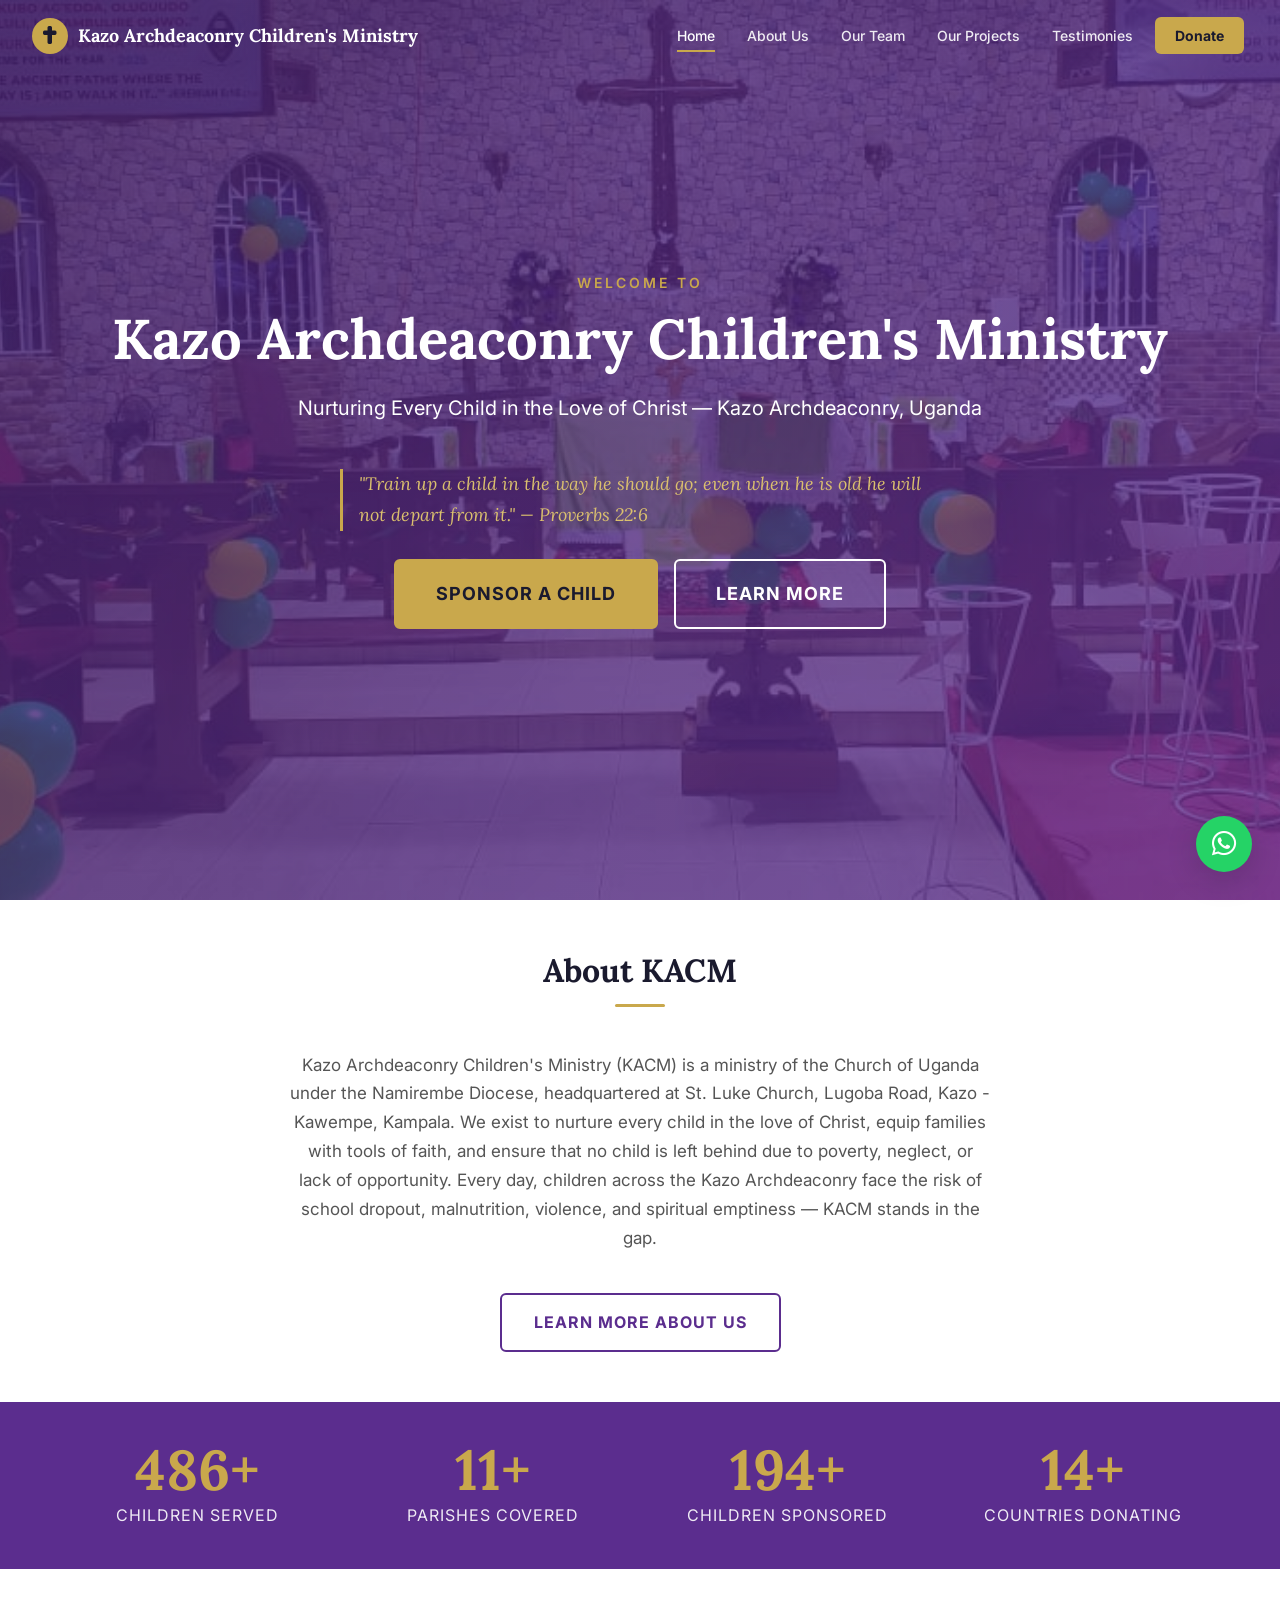
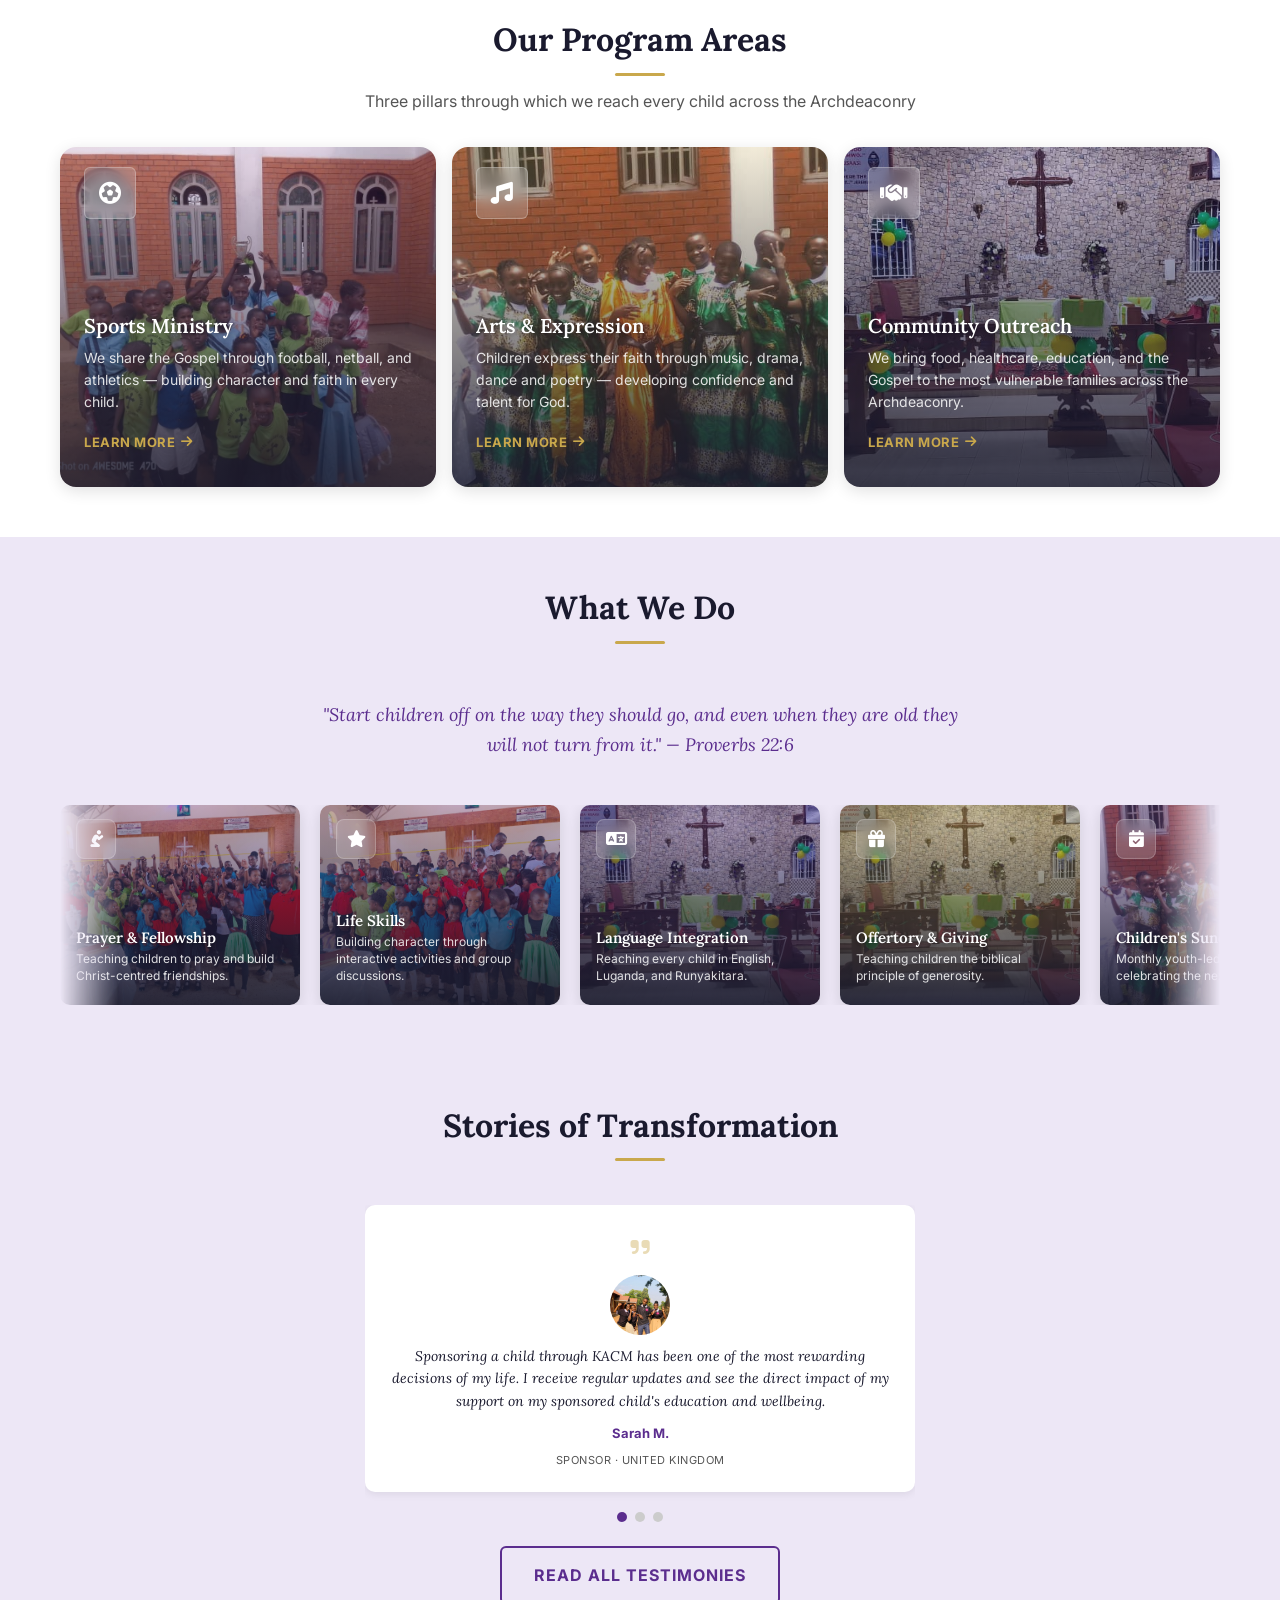
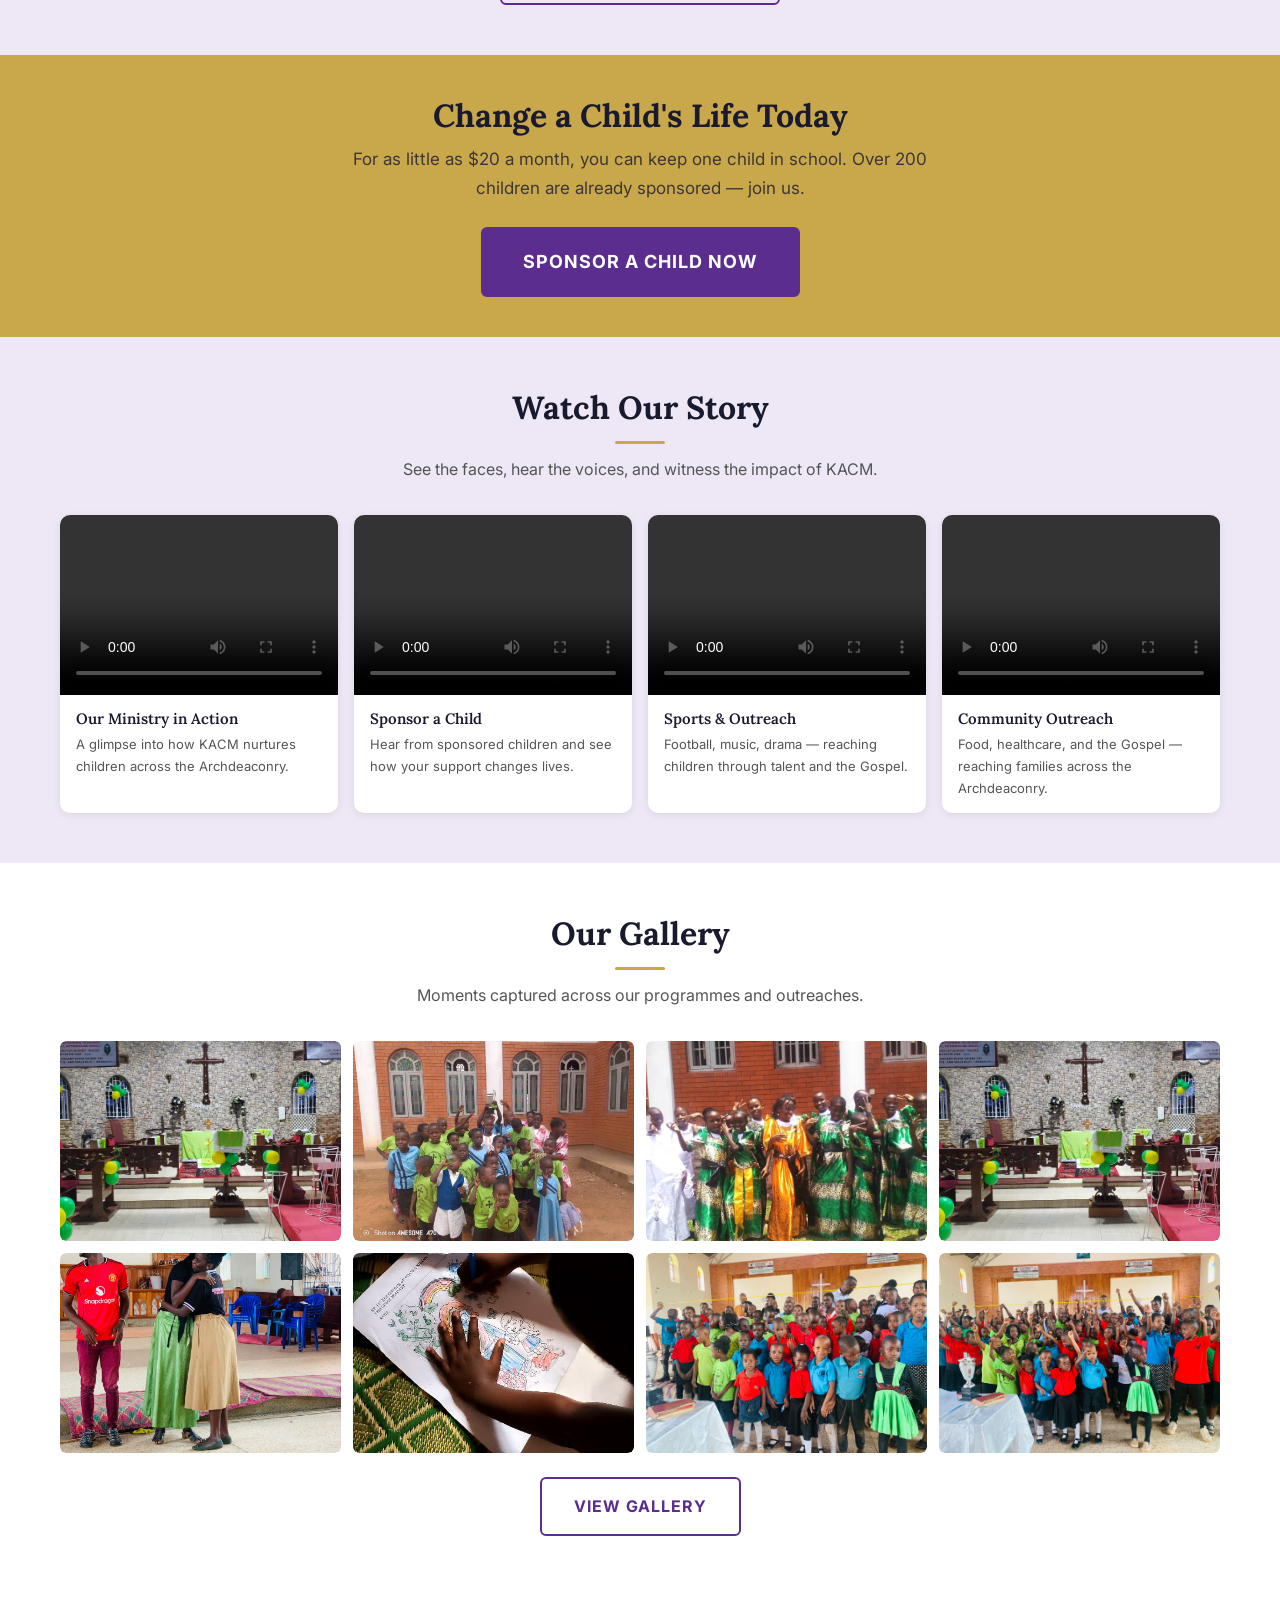
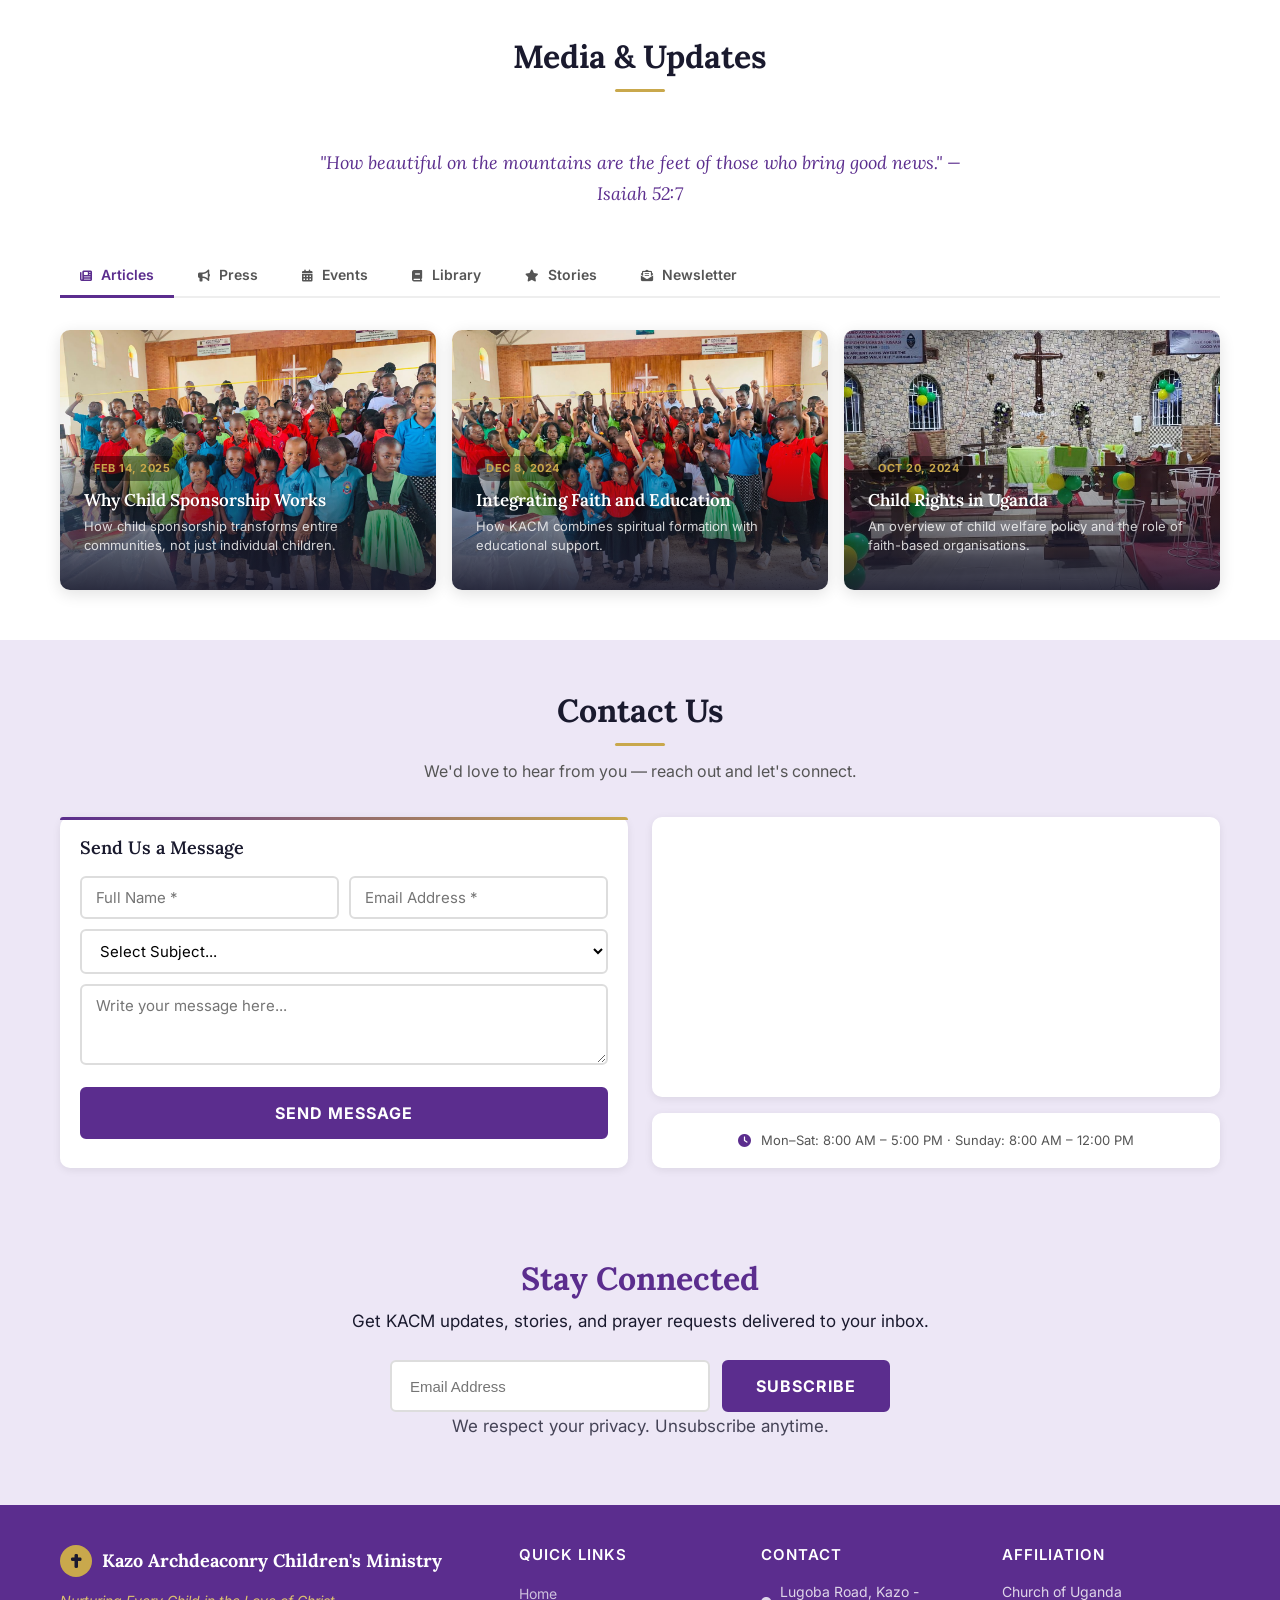
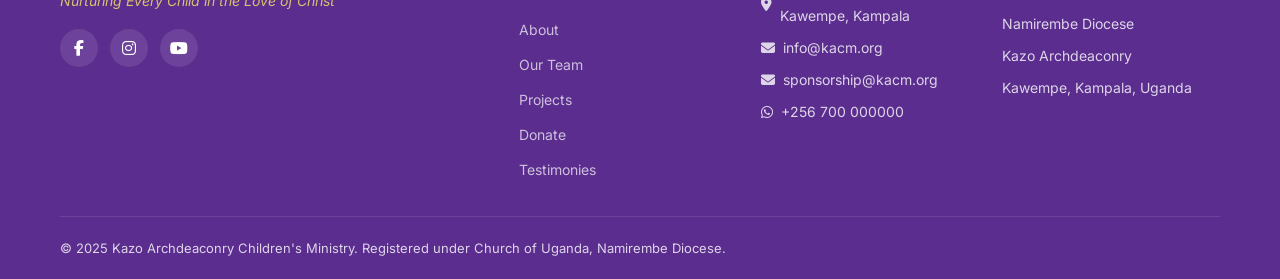
==== commit e6a562fe: "Add Google site verification meta tag" ====
--- a/index.html
+++ b/index.html
@@ -3,6 +3,7 @@
 <head>
   <meta charset="UTF-8">
   <meta name="viewport" content="width=device-width, initial-scale=1.0">
+  <meta name="google-site-verification" content="4LnvwqWn95qWnqy3F5VwYT7TvuaT1jfA4W3WNFQXP2E" />
   <meta name="description" content="Kazo Archdeaconry Children's Ministry (KACM) — Nurturing Every Child in the Love of Christ. A ministry of the Church of Uganda, Namirembe Diocese.">
   <title>KACM — Kazo Archdeaconry Children's Ministry | Home</title>
   <link rel="preconnect" href="https://fonts.googleapis.com">
--- a/css/style.css
+++ b/css/style.css
@@ -1617,7 +1617,7 @@
 
 /* --- SPONSOR SECTION (Projects Page) --- */
 .sponsor-banner {
-  background: linear-gradient(135deg, rgba(91,45,142,0.92), rgba(26,26,46,0.88)), url('https://images.pexels.com/photos/1488521787991-ed7bbaae773c?auto=format&fit=crop&w=1000&q=80') center/cover;
+  background: linear-gradient(135deg, rgba(91,45,142,0.92), rgba(26,26,46,0.88)), url('assets/sports/a group of students celebrating with a trophy.jpeg') center/cover;
   border-radius: var(--radius-lg);
   padding: 50px 40px;
   text-align: center;
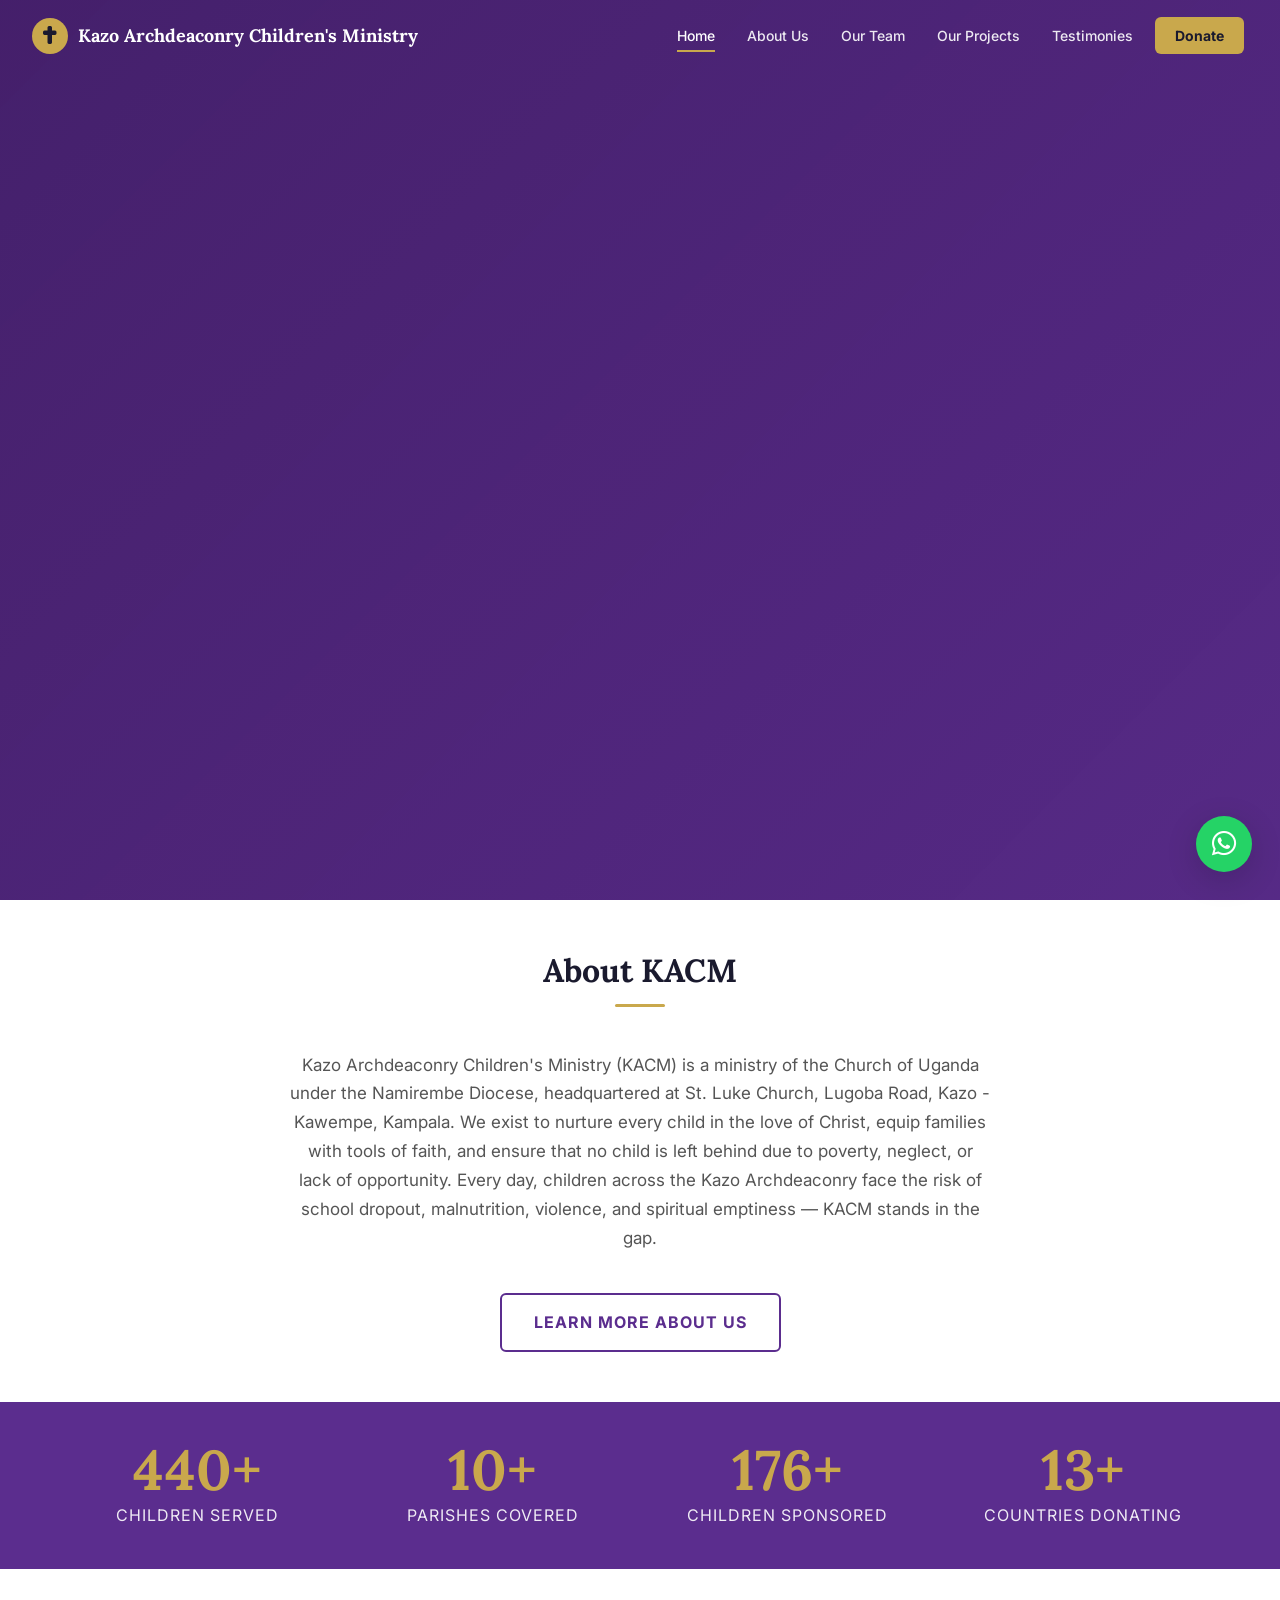
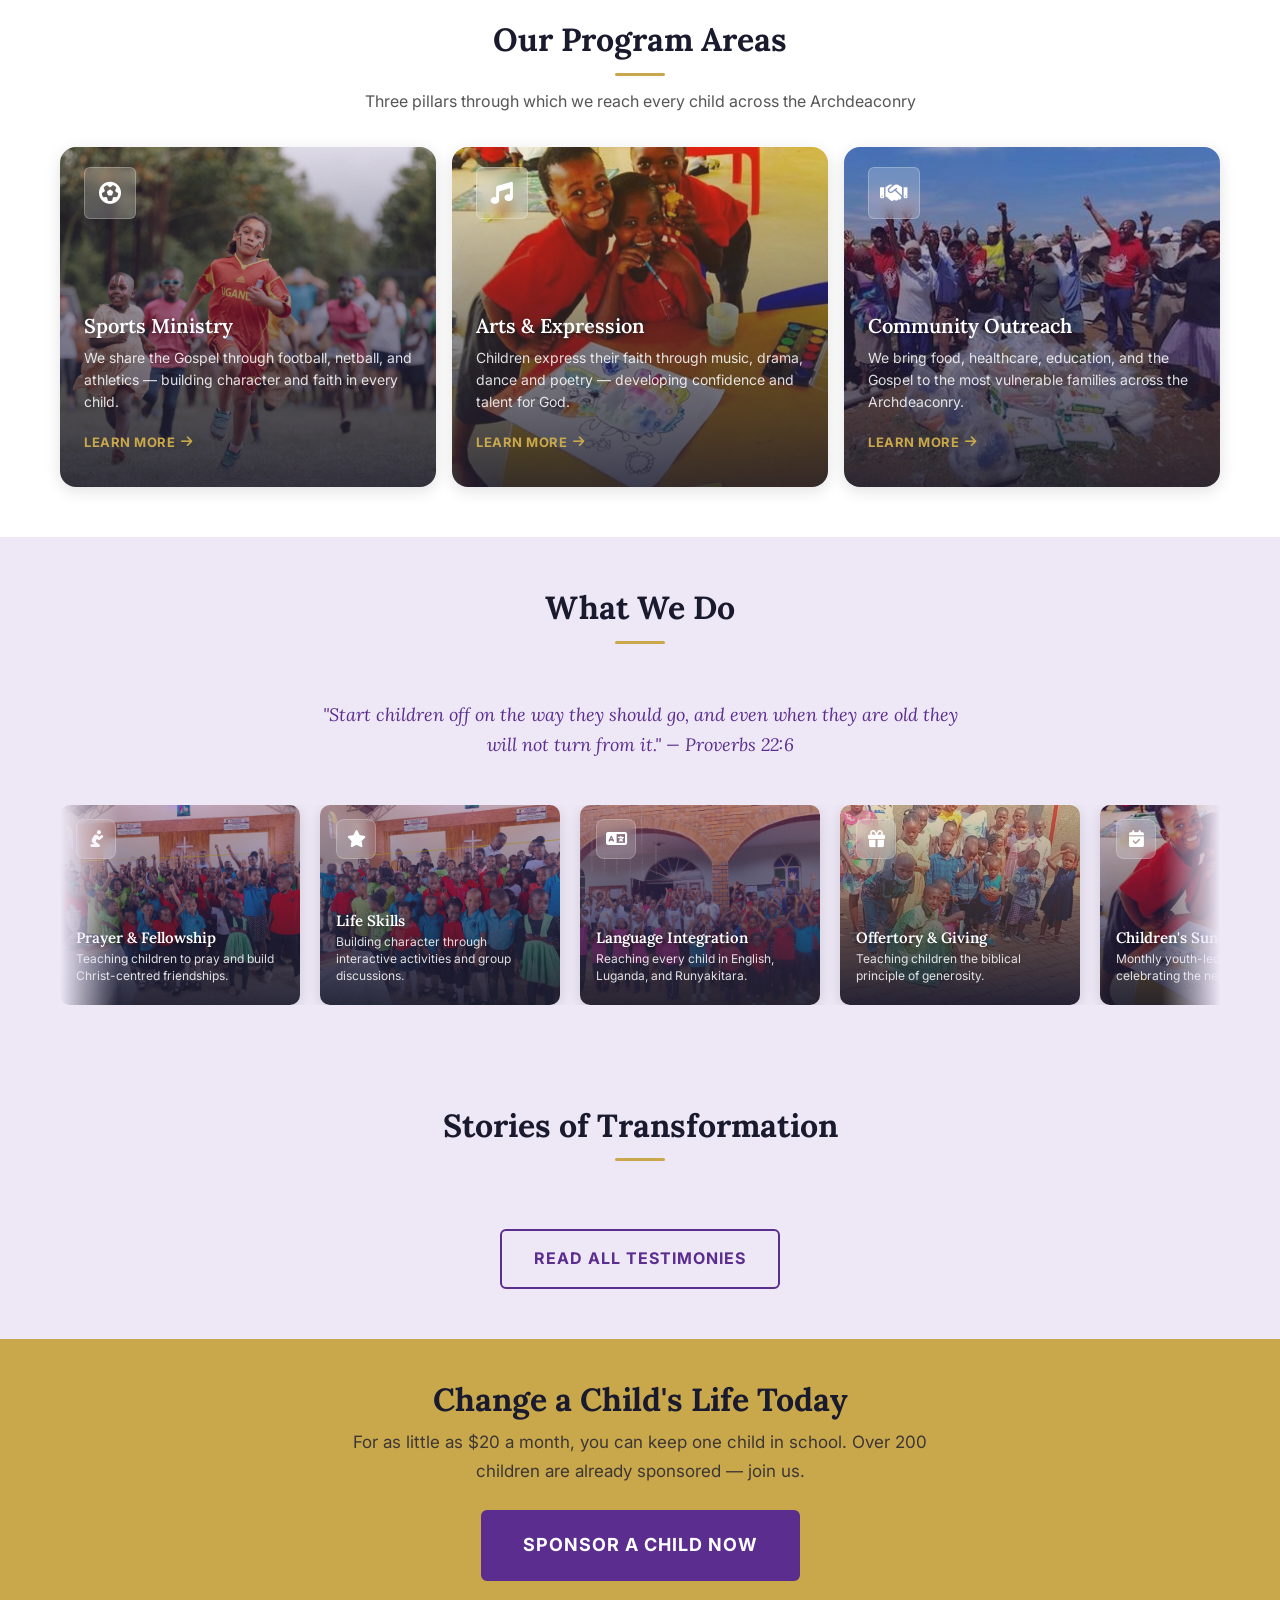
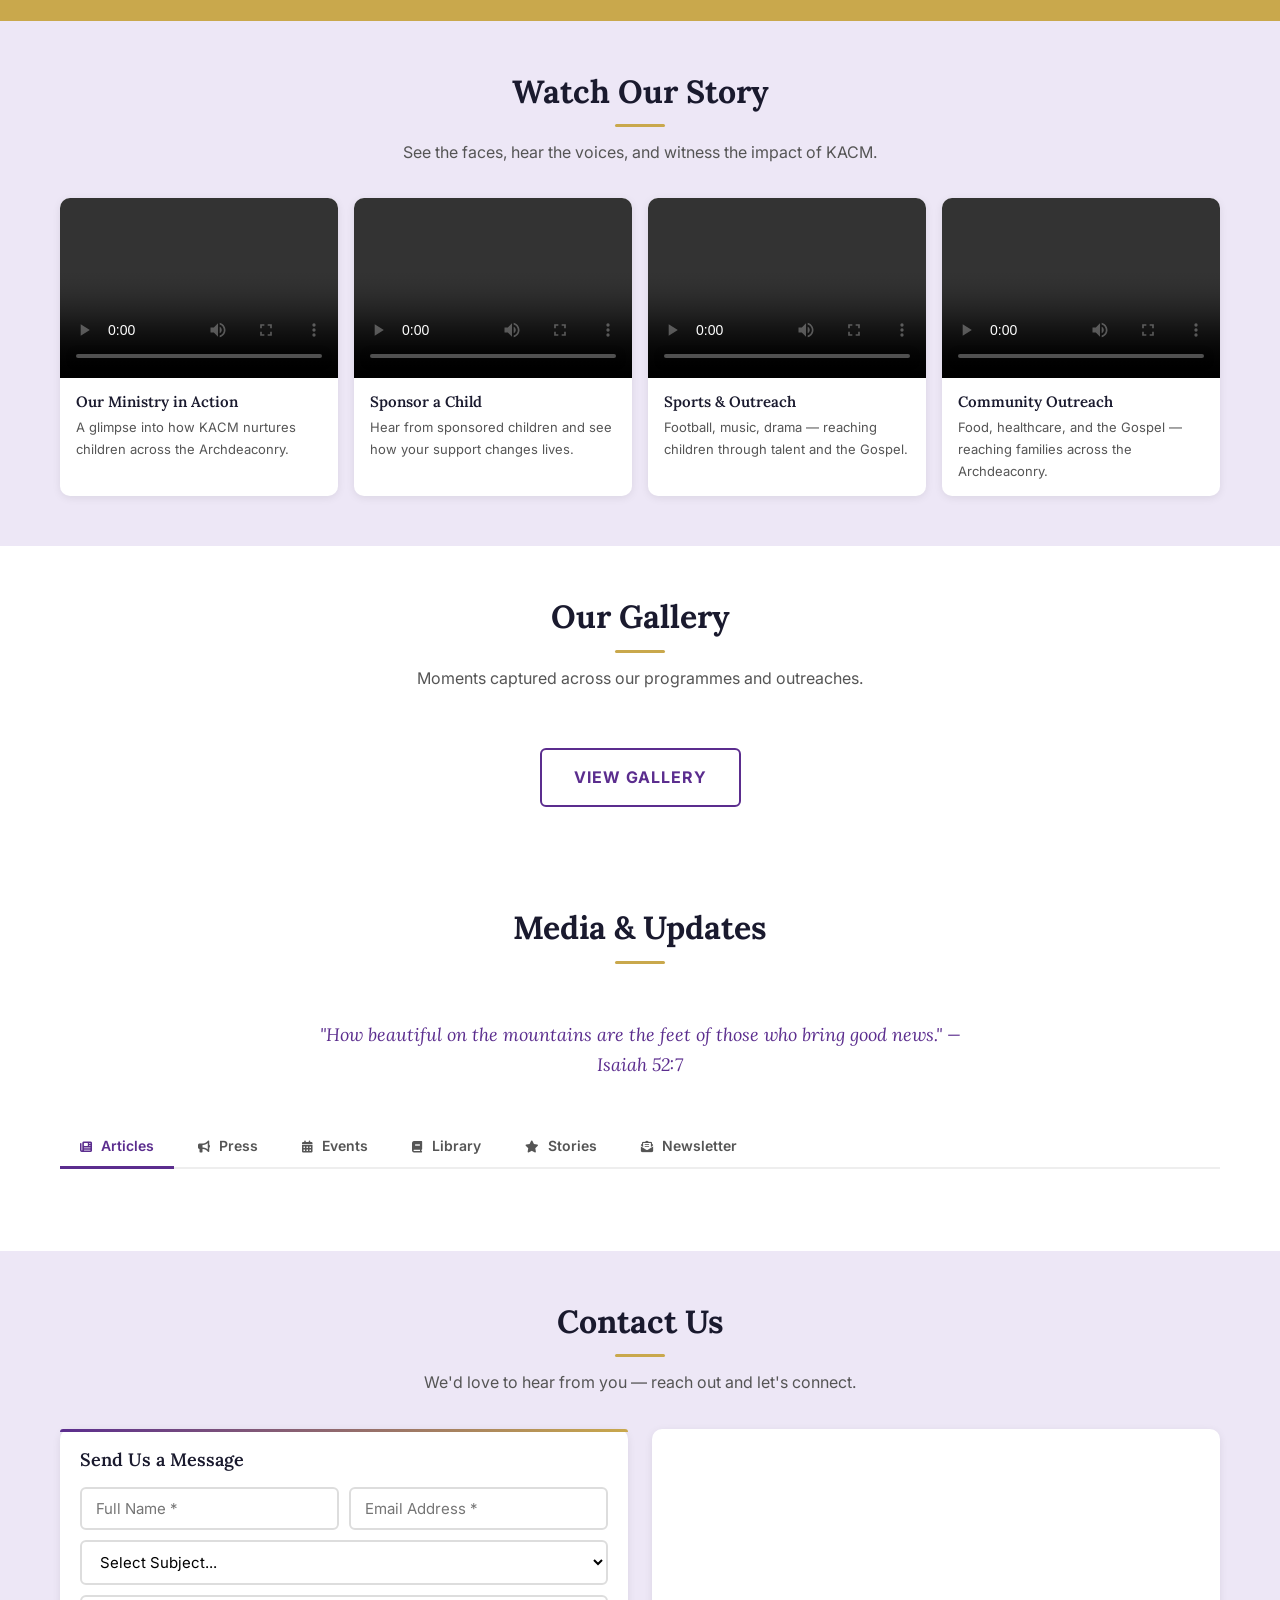
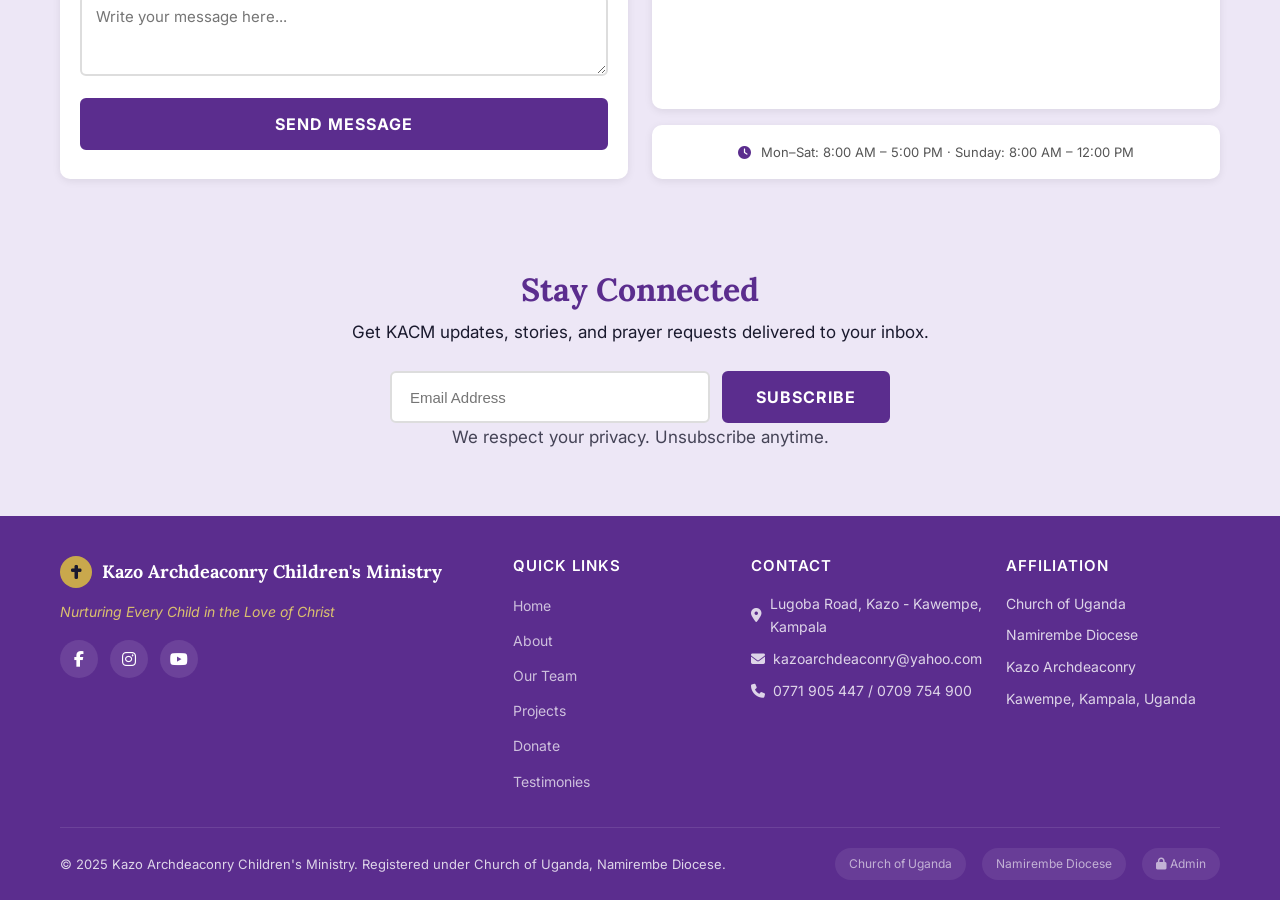
==== commit 26c07137: "feat(admin): add full admin panel with Supabase authentication and CRUD operations - Add admin.html " ====
--- a/index.html
+++ b/index.html
@@ -3,7 +3,6 @@
 <head>
   <meta charset="UTF-8">
   <meta name="viewport" content="width=device-width, initial-scale=1.0">
-  <meta name="google-site-verification" content="4LnvwqWn95qWnqy3F5VwYT7TvuaT1jfA4W3WNFQXP2E" />
   <meta name="description" content="Kazo Archdeaconry Children's Ministry (KACM) — Nurturing Every Child in the Love of Christ. A ministry of the Church of Uganda, Namirembe Diocese.">
   <title>KACM — Kazo Archdeaconry Children's Ministry | Home</title>
   <link rel="preconnect" href="https://fonts.googleapis.com">
@@ -11,6 +10,8 @@
   <link href="https://fonts.googleapis.com/css2?family=Inter:wght@400;500;600;700&family=Lora:ital,wght@0,400;0,600;0,700;1,400;1,600&display=swap" rel="stylesheet">
   <link rel="stylesheet" href="https://cdnjs.cloudflare.com/ajax/libs/font-awesome/6.5.1/css/all.min.css">
   <link rel="stylesheet" href="css/style.css">
+  <script src="https://unpkg.com/@supabase/supabase-js@2"></script>
+  <script src="js/supabase-config.js"></script>
 </head>
 <body>
 
@@ -37,48 +38,9 @@
 
   <!-- ===== HERO SECTION ===== -->
   <header class="hero" id="hero">
-    <div class="hero-slide" style="background-image: url('assets/church interior.jpeg');"></div>
-    <div class="hero-slide" style="background-image: url('assets/sunday school children group photos/sunday school children all combined.jpeg');"></div>
-    <div class="hero-slide" style="background-image: url('assets/sports/a group of students celebrating with a trophy.jpeg');"></div>
-    <div class="hero-slide" style="background-image: url('assets/sunday school teachers/teacher greetinga parent.jpeg');"></div>
+    <div id="hero-slides-container"></div>
     <div class="hero-overlay"></div>
-    <div class="hero-content hero-content-0 active">
-      <p style="font-size:14px; font-weight:600; color:var(--secondary); text-transform:uppercase; letter-spacing:3px; margin-bottom:8px;">Welcome to</p>
-      <h1>Kazo Archdeaconry Children's Ministry</h1>
-      <p class="hero-subtitle">Nurturing Every Child in the Love of Christ — Kazo Archdeaconry, Uganda</p>
-      <div class="hero-scripture">"Train up a child in the way he should go; even when he is old he will not depart from it." — Proverbs 22:6</div>
-      <div class="hero-buttons">
-        <a href="projects.html#sponsor" class="btn btn-secondary btn-lg">Sponsor a Child</a>
-        <a href="about.html" class="btn btn-outline btn-lg">Learn More</a>
-      </div>
-    </div>
-    <div class="hero-content hero-content-1">
-      <h1>Give a Child the Gift of Education</h1>
-      <p class="hero-subtitle">For as little as $20 a month, you can keep a child in school, clothed, and fed.</p>
-      <div class="hero-scripture">"The fear of the Lord is the beginning of wisdom, and knowledge of the Holy One is understanding." — Proverbs 9:10</div>
-      <div class="hero-buttons">
-        <a href="projects.html#sponsor" class="btn btn-secondary btn-lg">Sponsor a Child</a>
-        <a href="donate.html" class="btn btn-outline btn-lg">Donate Now</a>
-      </div>
-    </div>
-    <div class="hero-content hero-content-2">
-      <h1>Building Character Through Sport</h1>
-      <p class="hero-subtitle">Through football, netball, athletics, and the arts, we share the Gospel and build confidence in every child.</p>
-      <div class="hero-scripture">"Whatever you do, work at it with all your heart, as working for the Lord, not for human masters." — Colossians 3:23</div>
-      <div class="hero-buttons">
-        <a href="index.html#sports" class="btn btn-secondary btn-lg">Explore Sports</a>
-        <a href="about.html" class="btn btn-outline btn-lg">About Us</a>
-      </div>
-    </div>
-    <div class="hero-content hero-content-3">
-      <h1>Bringing Hope to Vulnerable Families</h1>
-      <p class="hero-subtitle">Food distribution, healthcare, education support, and the Gospel — reaching every corner of the Archdeaconry.</p>
-      <div class="hero-scripture">"For I was hungry and you gave me food, I was thirsty and you gave me drink, I was a stranger and you welcomed me." — Matthew 25:35</div>
-      <div class="hero-buttons">
-        <a href="index.html#outreach" class="btn btn-secondary btn-lg">Our Outreach</a>
-        <a href="testimonies.html" class="btn btn-outline btn-lg">Read Stories</a>
-      </div>
-    </div>
+    <div id="hero-content-container"></div>
   </header>
 
   <!-- ===== ABOUT BRIEF ===== -->
@@ -121,14 +83,14 @@
   </section>
 
   <!-- ===== PROGRAM HIGHLIGHTS (3-Card Grid) ===== -->
-  <section class="section">
+  <section class="section" id="programs">
     <div class="container">
       <div class="section-header fade-in">
         <h2>Our Program Areas</h2>
         <p>Three pillars through which we reach every child across the Archdeaconry</p>
       </div>
       <div class="card-grid-3">
-        <div class="program-card fade-in" style="background: linear-gradient(180deg, rgba(91,45,142,0.15) 0%, rgba(26,26,46,0.85) 100%), url('assets/sports/a group of students celebrating with a trophy.jpeg') center/cover no-repeat;">
+        <div class="program-card fade-in" style="background: linear-gradient(180deg, rgba(91,45,142,0.15) 0%, rgba(26,26,46,0.85) 100%), url('assets/program-sports.jpg') center/cover no-repeat;">
           <div class="program-card-badge"><i class="fas fa-futbol"></i></div>
           <div class="program-card-content">
             <h3>Sports Ministry</h3>
@@ -136,7 +98,7 @@
             <a href="#" data-program="sports" class="program-learn-more">Learn More <i class="fas fa-arrow-right"></i></a>
           </div>
         </div>
-        <div class="program-card fade-in" style="background: linear-gradient(180deg, rgba(201,168,76,0.2) 0%, rgba(26,26,46,0.85) 100%), url('assets/mdd/students in cultural wear.jpeg') center/cover no-repeat;">
+        <div class="program-card fade-in" style="background: linear-gradient(180deg, rgba(201,168,76,0.2) 0%, rgba(26,26,46,0.85) 100%), url('assets/program-arts.jpg') center/cover no-repeat;">
           <div class="program-card-badge"><i class="fas fa-music"></i></div>
           <div class="program-card-content">
             <h3>Arts & Expression</h3>
@@ -144,7 +106,7 @@
             <a href="#" data-program="mddp" class="program-learn-more">Learn More <i class="fas fa-arrow-right"></i></a>
           </div>
         </div>
-        <div class="program-card fade-in" style="background: linear-gradient(180deg, rgba(91,45,142,0.2) 0%, rgba(26,26,46,0.85) 100%), url('assets/church interior.jpeg') center/cover no-repeat;">
+        <div class="program-card fade-in" style="background: linear-gradient(180deg, rgba(91,45,142,0.2) 0%, rgba(26,26,46,0.85) 100%), url('assets/program-outreach.jpg') center/cover no-repeat;">
           <div class="program-card-badge"><i class="fas fa-handshake"></i></div>
           <div class="program-card-content">
             <h3>Community Outreach</h3>
@@ -180,19 +142,19 @@
             <p>Building character through interactive activities and group discussions.</p>
           </div>
 
-          <div class="wwd-card" style="background: linear-gradient(180deg, rgba(91,45,142,0.3) 0%, rgba(26,26,46,0.92) 100%), url('assets/church interior.jpeg') center/cover no-repeat;">
+          <div class="wwd-card" style="background: linear-gradient(180deg, rgba(91,45,142,0.3) 0%, rgba(26,26,46,0.92) 100%), url('assets/children st luke nabweru.jpeg') center/cover no-repeat;">
             <div class="wwd-badge"><i class="fas fa-language"></i></div>
             <h4>Language Integration</h4>
             <p>Reaching every child in English, Luganda, and Runyakitara.</p>
           </div>
 
-          <div class="wwd-card" style="background: linear-gradient(180deg, rgba(201,168,76,0.35) 0%, rgba(26,26,46,0.92) 100%), url('assets/church interior.jpeg') center/cover no-repeat;">
+          <div class="wwd-card" style="background: linear-gradient(180deg, rgba(201,168,76,0.35) 0%, rgba(26,26,46,0.92) 100%), url('assets/Sunday school st paul Ebenezeri.jpeg') center/cover no-repeat;">
             <div class="wwd-badge"><i class="fas fa-gift"></i></div>
             <h4>Offertory & Giving</h4>
             <p>Teaching children the biblical principle of generosity.</p>
           </div>
 
-          <div class="wwd-card" style="background: linear-gradient(180deg, rgba(91,45,142,0.3) 0%, rgba(26,26,46,0.92) 100%), url('assets/mdd/students in cultural wear.jpeg') center/cover no-repeat;">
+          <div class="wwd-card" style="background: linear-gradient(180deg, rgba(91,45,142,0.3) 0%, rgba(26,26,46,0.92) 100%), url('assets/program-arts.jpg') center/cover no-repeat;">
             <div class="wwd-badge"><i class="fas fa-calendar-check"></i></div>
             <h4>Children's Sundays</h4>
             <p>Monthly youth-led services celebrating the next generation.</p>
@@ -204,7 +166,7 @@
             <p>Counselling and legal support for child survivors of violence.</p>
           </div>
 
-          <div class="wwd-card" style="background: linear-gradient(180deg, rgba(91,45,142,0.3) 0%, rgba(26,26,46,0.92) 100%), url('assets/sports/a group of students celebrating with a trophy.jpeg') center/cover no-repeat;">
+          <div class="wwd-card" style="background: linear-gradient(180deg, rgba(91,45,142,0.3) 0%, rgba(26,26,46,0.92) 100%), url('assets/program-sports.jpg') center/cover no-repeat;">
             <div class="wwd-badge"><i class="fas fa-balance-scale"></i></div>
             <h4>Child Rights Advocacy</h4>
             <p>Promoting child-friendly laws across the Archdeaconry.</p>
@@ -223,19 +185,19 @@
             <p>Building character through interactive activities and group discussions.</p>
           </div>
 
-          <div class="wwd-card" style="background: linear-gradient(180deg, rgba(91,45,142,0.3) 0%, rgba(26,26,46,0.92) 100%), url('assets/church interior.jpeg') center/cover no-repeat;">
+          <div class="wwd-card" style="background: linear-gradient(180deg, rgba(91,45,142,0.3) 0%, rgba(26,26,46,0.92) 100%), url('assets/children st luke nabweru.jpeg') center/cover no-repeat;">
             <div class="wwd-badge"><i class="fas fa-language"></i></div>
             <h4>Language Integration</h4>
             <p>Reaching every child in English, Luganda, and Runyakitara.</p>
           </div>
 
-          <div class="wwd-card" style="background: linear-gradient(180deg, rgba(201,168,76,0.35) 0%, rgba(26,26,46,0.92) 100%), url('assets/church interior.jpeg') center/cover no-repeat;">
+          <div class="wwd-card" style="background: linear-gradient(180deg, rgba(201,168,76,0.35) 0%, rgba(26,26,46,0.92) 100%), url('assets/Sunday school st paul Ebenezeri.jpeg') center/cover no-repeat;">
             <div class="wwd-badge"><i class="fas fa-gift"></i></div>
             <h4>Offertory & Giving</h4>
             <p>Teaching children the biblical principle of generosity.</p>
           </div>
 
-          <div class="wwd-card" style="background: linear-gradient(180deg, rgba(91,45,142,0.3) 0%, rgba(26,26,46,0.92) 100%), url('assets/mdd/students in cultural wear.jpeg') center/cover no-repeat;">
+          <div class="wwd-card" style="background: linear-gradient(180deg, rgba(91,45,142,0.3) 0%, rgba(26,26,46,0.92) 100%), url('assets/program-arts.jpg') center/cover no-repeat;">
             <div class="wwd-badge"><i class="fas fa-calendar-check"></i></div>
             <h4>Children's Sundays</h4>
             <p>Monthly youth-led services celebrating the next generation.</p>
@@ -247,7 +209,7 @@
             <p>Counselling and legal support for child survivors of violence.</p>
           </div>
 
-          <div class="wwd-card" style="background: linear-gradient(180deg, rgba(91,45,142,0.3) 0%, rgba(26,26,46,0.92) 100%), url('assets/sports/a group of students celebrating with a trophy.jpeg') center/cover no-repeat;">
+          <div class="wwd-card" style="background: linear-gradient(180deg, rgba(91,45,142,0.3) 0%, rgba(26,26,46,0.92) 100%), url('assets/program-sports.jpg') center/cover no-repeat;">
             <div class="wwd-badge"><i class="fas fa-balance-scale"></i></div>
             <h4>Child Rights Advocacy</h4>
             <p>Promoting child-friendly laws across the Archdeaconry.</p>
@@ -276,42 +238,7 @@
       <div class="section-header fade-in">
         <h2>Stories of Transformation</h2>
       </div>
-      <div class="testimonial-carousel fade-in">
-        <div class="testimonial-slide active">
-          <div class="t-card">
-            <div class="t-quote-icon"><i class="fas fa-quote-right"></i></div>
-            <img src="assets/sunday school teachers/teachers pose while laughing.jpeg" alt="Sponsor" class="t-avatar">
-            <p class="t-quote">Sponsoring a child through KACM has been one of the most rewarding decisions of my life. I receive regular updates and see the direct impact of my support on my sponsored child's education and wellbeing.</p>
-            <div class="t-author">
-              <strong>Sarah M.</strong>
-              <span>Sponsor · United Kingdom</span>
-            </div>
-          </div>
-        </div>
-        <div class="testimonial-slide">
-          <div class="t-card">
-            <div class="t-quote-icon"><i class="fas fa-quote-right"></i></div>
-            <img src="assets/sunday school children group photos/sunday school children all combined.jpeg" alt="Sponsored child" class="t-avatar">
-            <p class="t-quote">Before KACM, I could not afford school fees. Now I am in Senior 3, and I dream of becoming a doctor. KACM gave me hope when I had none.</p>
-            <div class="t-author">
-              <strong>Peter</strong>
-              <span>Sponsored Child · Kazo</span>
-            </div>
-          </div>
-        </div>
-        <div class="testimonial-slide">
-          <div class="t-card">
-            <div class="t-quote-icon"><i class="fas fa-quote-right"></i></div>
-            <img src="assets/sunday school teachers/teachers pose with the bishop.jpeg" alt="Parish coordinator" class="t-avatar">
-            <p class="t-quote">The Farm to Fork project has transformed our community. Children who were malnourished now have access to nutritious food, and families are learning sustainable farming.</p>
-            <div class="t-author">
-              <strong>Rev. James T.</strong>
-              <span>Parish Coordinator</span>
-            </div>
-          </div>
-        </div>
-        <div class="carousel-dots"></div>
-      </div>
+      <div id="home-testimonials" class="testimonial-carousel fade-in"></div>
       <div style="text-align:center; margin-top:24px;" class="fade-in">
         <a href="testimonies.html" class="btn btn-outline-dark">Read All Testimonies</a>
       </div>
@@ -373,40 +300,7 @@
         <h2>Our Gallery</h2>
         <p>Moments captured across our programmes and outreaches.</p>
       </div>
-      <div class="gallery-grid" style="grid-template-columns: repeat(4, 1fr);">
-        <div class="gallery-item fade-in">
-          <img src="assets/church interior.jpeg" alt="Children at KACM" class="lightbox-trigger">
-          <div class="gallery-overlay"><span>Children's Programme</span></div>
-        </div>
-        <div class="gallery-item fade-in">
-          <img src="assets/sports/a group of students celebrating with a trophy.jpeg" alt="Sports" class="lightbox-trigger">
-          <div class="gallery-overlay"><span>Sports Ministry</span></div>
-        </div>
-        <div class="gallery-item fade-in">
-          <img src="assets/mdd/students in cultural wear.jpeg" alt="Music and dance" class="lightbox-trigger">
-          <div class="gallery-overlay"><span>Music Dance & Drama</span></div>
-        </div>
-        <div class="gallery-item fade-in">
-          <img src="assets/church interior.jpeg" alt="Community outreach" class="lightbox-trigger">
-          <div class="gallery-overlay"><span>Community Outreach</span></div>
-        </div>
-        <div class="gallery-item fade-in">
-          <img src="assets/sunday school teachers/teacher hugging aparent.jpeg" alt="Farm to Fork" class="lightbox-trigger">
-          <div class="gallery-overlay"><span>Farm to Fork</span></div>
-        </div>
-        <div class="gallery-item fade-in">
-          <img src="assets/teaching drawing/students shading.jpeg" alt="Resource Centre" class="lightbox-trigger">
-          <div class="gallery-overlay"><span>Resource Centre</span></div>
-        </div>
-        <div class="gallery-item fade-in">
-          <img src="assets/sunday school children group photos/sunday school children all combined.jpeg" alt="Children learning" class="lightbox-trigger">
-          <div class="gallery-overlay"><span>Education Support</span></div>
-        </div>
-        <div class="gallery-item fade-in">
-          <img src="assets/sunday school children group photos/sunday school children all raising hands up.jpeg" alt="Church service" class="lightbox-trigger">
-          <div class="gallery-overlay"><span>Worship & Fellowship</span></div>
-        </div>
-      </div>
+      <div id="home-gallery" class="gallery-grid" style="grid-template-columns: repeat(4, 1fr);"></div>
       <div style="text-align:center; margin-top:24px;">
         <a href="#" class="btn btn-outline-dark" id="open-gallery-modal">View Gallery</a>
       </div>
@@ -432,143 +326,16 @@
         <button class="tab-btn" data-tab="tab-newsletter"><i class="fas fa-envelope-open-text"></i> Newsletter</button>
       </div>
 
-      <!-- Articles -->
-      <div class="tab-panel active" id="tab-articles">
-        <div class="card-grid-3">
-          <div class="media-card media-overlay fade-in" style="background: linear-gradient(180deg, transparent 40%, rgba(26,26,46,0.9) 100%), url('assets/sunday school children group photos/sunday school children all combined.jpeg') center/cover no-repeat;">
-            <div class="media-overlay-content">
-              <span class="media-tag">Feb 14, 2025</span>
-              <h4>Why Child Sponsorship Works</h4>
-              <p>How child sponsorship transforms entire communities, not just individual children.</p>
-            </div>
-          </div>
-          <div class="media-card media-overlay fade-in" style="background: linear-gradient(180deg, transparent 40%, rgba(26,26,46,0.9) 100%), url('assets/sunday school children group photos/sunday school children all raising hands up.jpeg') center/cover no-repeat;">
-            <div class="media-overlay-content">
-              <span class="media-tag">Dec 8, 2024</span>
-              <h4>Integrating Faith and Education</h4>
-              <p>How KACM combines spiritual formation with educational support.</p>
-            </div>
-          </div>
-          <div class="media-card media-overlay fade-in" style="background: linear-gradient(180deg, transparent 40%, rgba(26,26,46,0.9) 100%), url('assets/church interior.jpeg') center/cover no-repeat;">
-            <div class="media-overlay-content">
-              <span class="media-tag">Oct 20, 2024</span>
-              <h4>Child Rights in Uganda</h4>
-              <p>An overview of child welfare policy and the role of faith-based organisations.</p>
-            </div>
-          </div>
-        </div>
-      </div>
-
-      <!-- Press Releases -->
-      <div class="tab-panel" id="tab-press">
-        <div class="press-list">
-          <div class="press-item fade-in">
-            <div class="press-date">Mar 10, 2025</div>
-            <div class="press-content">
-              <h4>KACM 2024 Annual Report Released</h4>
-              <p>Comprehensive report on programme impact and financial stewardship.</p>
-            </div>
-            <a href="#" class="btn btn-sm btn-outline-dark" onclick="alert('PDF download — coming soon.'); return false;"><i class="fas fa-download"></i> PDF</a>
-          </div>
-          <div class="press-item fade-in">
-            <div class="press-date">Jan 22, 2025</div>
-            <div class="press-content">
-              <h4>Namirembe Diocese Endorses Child Protection Policy</h4>
-              <p>Official diocesan statement affirming KACM's child safeguarding framework.</p>
-            </div>
-            <a href="#" class="btn btn-sm btn-outline-dark" onclick="alert('PDF download — coming soon.'); return false;"><i class="fas fa-download"></i> PDF</a>
-          </div>
-          <div class="press-item fade-in">
-            <div class="press-date">Nov 5, 2024</div>
-            <div class="press-content">
-              <h4>Farm to Fork Project Wins Community Impact Award</h4>
-              <p>KACM recognised for innovative approach to tackling child malnutrition.</p>
-            </div>
-            <a href="#" class="btn btn-sm btn-outline-dark" onclick="alert('PDF download — coming soon.'); return false;"><i class="fas fa-download"></i> PDF</a>
-          </div>
-        </div>
-      </div>
-
-      <!-- Events -->
-      <div class="tab-panel" id="tab-events">
-        <div class="events-grid">
-          <div class="event-card fade-in">
-            <div class="event-card-date"><span>15</span><small>Mar</small></div>
-            <div class="event-card-body">
-              <h4>Children's Sunday — All Parishes</h4>
-              <p>Youth-led services across all parishes. <strong>9:00 AM</strong></p>
-            </div>
-          </div>
-          <div class="event-card fade-in">
-            <div class="event-card-date"><span>05</span><small>Apr</small></div>
-            <div class="event-card-body">
-              <h4>Easter Sports Tournament</h4>
-              <p>Annual football & netball tournament. <strong>Kazo Sports Ground · 8:00 AM</strong></p>
-            </div>
-          </div>
-          <div class="event-card fade-in">
-            <div class="event-card-date"><span>28</span><small>Apr</small></div>
-            <div class="event-card-body">
-              <h4>Child Protection Training</h4>
-              <p>Training for Sunday school teachers on safeguarding. <strong>KACM HQ · 10:00 AM</strong></p>
-            </div>
-          </div>
-        </div>
-      </div>
-
-      <!-- Library -->
-      <div class="tab-panel" id="tab-library">
-        <div class="library-grid">
-          <div class="library-card fade-in">
-            <div class="library-icon"><i class="fas fa-file-pdf"></i></div>
-            <h4>Programme Impact Report 2024</h4>
-            <p>Comprehensive data on all programme areas and outcomes.</p>
-            <a href="#" class="btn btn-sm btn-outline-dark" onclick="alert('PDF download — coming soon.'); return false;"><i class="fas fa-download"></i> Download</a>
-          </div>
-          <div class="library-card fade-in">
-            <div class="library-icon"><i class="fas fa-shield-alt"></i></div>
-            <h4>Child Safeguarding Policy</h4>
-            <p>Official child protection and safeguarding framework document.</p>
-            <a href="#" class="btn btn-sm btn-outline-dark" onclick="alert('PDF download — coming soon.'); return false;"><i class="fas fa-download"></i> Download</a>
-          </div>
-          <div class="library-card fade-in">
-            <div class="library-icon"><i class="fas fa-book-open"></i></div>
-            <h4>Sunday School Teaching Guide</h4>
-            <p>Curriculum and activity guide for teachers across parishes.</p>
-            <a href="#" class="btn btn-sm btn-outline-dark" onclick="alert('PDF download — coming soon.'); return false;"><i class="fas fa-download"></i> Download</a>
-          </div>
-        </div>
-      </div>
-
-      <!-- Success Stories -->
-      <div class="tab-panel" id="tab-stories">
-        <div class="card-grid-3">
-          <div class="media-card media-overlay fade-in" style="background: linear-gradient(180deg, transparent 30%, rgba(91,45,142,0.95) 100%), url('assets/sunday school children group photos/sunday school children all combined.jpeg') center/cover no-repeat;">
-            <div class="media-overlay-content">
-              <span class="media-tag">Jan 2025</span>
-              <h4>From Dropout to University: Grace's Story</h4>
-              <p>How the Sponsor a Child programme helped Grace overcome poverty.</p>
-              <a href="testimonies.html">Read More <i class="fas fa-arrow-right"></i></a>
-            </div>
-          </div>
-          <div class="media-card media-overlay fade-in" style="background: linear-gradient(180deg, transparent 30%, rgba(201,168,76,0.95) 100%), url('assets/sunday school teachers/teacher hugging aparent.jpeg') center/cover no-repeat;">
-            <div class="media-overlay-content">
-              <span class="media-tag">Nov 2024</span>
-              <h4>Farm to Fork Transforms Livelihoods</h4>
-              <p>Three families share how sustainable farming changed their lives.</p>
-              <a href="testimonies.html">Read More <i class="fas fa-arrow-right"></i></a>
-            </div>
-          </div>
-          <div class="media-card media-overlay fade-in" style="background: linear-gradient(180deg, transparent 30%, rgba(26,26,46,0.95) 100%), url('assets/teaching drawing/students shading.jpeg') center/cover no-repeat;">
-            <div class="media-overlay-content">
-              <span class="media-tag">Sep 2024</span>
-              <h4>ICT Skills Open Doors for Youth</h4>
-              <p>How the Resource Centre is equipping young people with digital skills.</p>
-              <a href="testimonies.html">Read More <i class="fas fa-arrow-right"></i></a>
-            </div>
-          </div>
-        </div>
-      </div>
+      <!-- Articles (dynamic) -->
+      <div class="tab-panel active" id="tab-articles"><div id="media-articles" class="card-grid-3"></div></div>
+      <!-- Press Releases (dynamic) -->
+      <div class="tab-panel" id="tab-press"><div id="media-press" class="press-list"></div></div>
+      <!-- Events (dynamic) -->
+      <div class="tab-panel" id="tab-events"><div id="media-events" class="events-grid"></div></div>
+      <!-- Library (dynamic) -->
+      <div class="tab-panel" id="tab-library"><div id="media-library" class="library-grid"></div></div>
+      <!-- Success Stories (dynamic) -->
+      <div class="tab-panel" id="tab-stories"><div id="media-stories" class="card-grid-3"></div></div>
 
       <!-- Newsletter -->
       <div class="tab-panel" id="tab-newsletter">
@@ -692,9 +459,8 @@
           <h4>Contact</h4>
           <div class="footer-contact">
             <p><i class="fas fa-map-marker-alt"></i> Lugoba Road, Kazo - Kawempe, Kampala</p>
-            <p><i class="fas fa-envelope"></i> info@kacm.org</p>
-            <p><i class="fas fa-envelope"></i> sponsorship@kacm.org</p>
-            <p><i class="fab fa-whatsapp"></i> +256 700 000000</p>
+            <p><i class="fas fa-envelope"></i> kazoarchdeaconry@yahoo.com</p>
+            <p><i class="fas fa-phone"></i> 0771 905 447 / 0709 754 900</p>
           </div>
         </div>
         <div>
@@ -709,6 +475,11 @@
       </div>
       <div class="footer-bottom">
         <p>&copy; 2025 Kazo Archdeaconry Children's Ministry. Registered under Church of Uganda, Namirembe Diocese.</p>
+        <div class="footer-badges">
+          <span class="badge">Church of Uganda</span>
+          <span class="badge">Namirembe Diocese</span>
+          <a href="admin.html" class="badge admin-badge" style="text-decoration:none; cursor:pointer;"><i class="fas fa-lock"></i> Admin</a>
+        </div>
       </div>
     </div>
   </footer>
@@ -727,26 +498,64 @@
         <div class="gm-preview-label" id="gm-preview-label"></div>
       </div>
       <div class="gallery-modal-grid">
-        <div class="gm-item" data-img="assets/church interior.jpeg" data-label="Children's Programme"><img src="assets/church interior.jpeg" alt="Children at KACM"><span class="gm-label">Children's Programme</span></div>
-        <div class="gm-item" data-img="assets/sports/a group of students celebrating with a trophy.jpeg" data-label="Sports Ministry"><img src="assets/sports/a group of students celebrating with a trophy.jpeg" alt="Sports"><span class="gm-label">Sports Ministry</span></div>
-        <div class="gm-item" data-img="assets/mdd/students in cultural wear.jpeg" data-label="Music & Dance"><img src="assets/mdd/students in cultural wear.jpeg" alt="Music"><span class="gm-label">Music & Dance</span></div>
-        <div class="gm-item" data-img="assets/church interior.jpeg" data-label="Community Outreach"><img src="assets/church interior.jpeg" alt="Outreach"><span class="gm-label">Community Outreach</span></div>
-        <div class="gm-item" data-img="assets/sunday school teachers/teacher hugging aparent.jpeg" data-label="Farm to Fork"><img src="assets/sunday school teachers/teacher hugging aparent.jpeg" alt="Farm"><span class="gm-label">Farm to Fork</span></div>
-        <div class="gm-item" data-img="assets/teaching drawing/students shading.jpeg" data-label="Resource Centre"><img src="assets/teaching drawing/students shading.jpeg" alt="Computers"><span class="gm-label">Resource Centre</span></div>
-        <div class="gm-item" data-img="assets/sunday school children group photos/sunday school children all combined.jpeg" data-label="Education Support"><img src="assets/sunday school children group photos/sunday school children all combined.jpeg" alt="Learning"><span class="gm-label">Education Support</span></div>
-        <div class="gm-item" data-img="assets/sunday school children group photos/sunday school children all raising hands up.jpeg" data-label="Worship & Fellowship"><img src="assets/sunday school children group photos/sunday school children all raising hands up.jpeg" alt="Church"><span class="gm-label">Worship & Fellowship</span></div>
-        <div class="gm-item" data-img="assets/sunday school teachers/teacher greetinga parent.jpeg" data-label="Kids Programme"><img src="assets/sunday school teachers/teacher greetinga parent.jpeg" alt="Children"><span class="gm-label">Kids Programme</span></div>
-        <div class="gm-item" data-img="assets/sunday school children group photos/sunday school children blue red and green.jpeg" data-label="Group Activities"><img src="assets/sunday school children group photos/sunday school children blue red and green.jpeg" alt="Activities"><span class="gm-label">Group Activities</span></div>
-        <div class="gm-item" data-img="assets/sunday school children group photos/sunday school children all raising hands up.jpeg" data-label="Prayer Session"><img src="assets/sunday school children group photos/sunday school children all raising hands up.jpeg" alt="Prayer"><span class="gm-label">Prayer Session</span></div>
-        <div class="gm-item" data-img="assets/sunday school teachers/teachers pose with the bishop.jpeg" data-label="Community Event"><img src="assets/sunday school teachers/teachers pose with the bishop.jpeg" alt="Community"><span class="gm-label">Community Event</span></div>
-        <div class="gm-item" data-img="assets/teaching drawing/child smiling while shading.jpeg" data-label="ICT Training"><img src="assets/teaching drawing/child smiling while shading.jpeg" alt="Coding"><span class="gm-label">ICT Training</span></div>
-        <div class="gm-item" data-img="assets/sports/posing withthe trophy.jpeg" data-label="Outdoor Play"><img src="assets/sports/posing withthe trophy.jpeg" alt="Kids playing"><span class="gm-label">Outdoor Play</span></div>
-        <div class="gm-item" data-img="assets/mdd/students posing before a performance.jpeg" data-label="Youth Programme"><img src="assets/mdd/students posing before a performance.jpeg" alt="Youth"><span class="gm-label">Youth Programme</span></div>
-        <div class="gm-item" data-img="assets/sunday school children group photos/sunday school children all combined.jpeg" data-label="Scholarship Kids"><img src="assets/sunday school children group photos/sunday school children all combined.jpeg" alt="Students"><span class="gm-label">Scholarship Kids</span></div>
-        <div class="gm-item" data-img="assets/mdd/students in cultural wear.jpeg" data-label="Donation Drive"><img src="assets/mdd/students in cultural wear.jpeg" alt="Donation"><span class="gm-label">Donation Drive</span></div>
-        <div class="gm-item" data-img="assets/church interior.jpeg" data-label="Team Activity"><img src="assets/church interior.jpeg" alt="Team work"><span class="gm-label">Team Activity</span></div>
-        <div class="gm-item" data-img="assets/sunday school teachers/teacher hugging aparent.jpeg" data-label="Workshop Session"><img src="assets/sunday school teachers/teacher hugging aparent.jpeg" alt="Workshop"><span class="gm-label">Workshop Session</span></div>
-        <div class="gm-item" data-img="assets/teaching drawing/students shading.jpeg" data-label="Volunteer Team"><img src="assets/teaching drawing/students shading.jpeg" alt="Volunteers"><span class="gm-label">Volunteer Team</span></div>
+        <div class="gm-item" data-img="assets/Sunday school children kawanda parish.jpeg" data-label="Children's Programme"><img src="assets/Sunday school children kawanda parish.jpeg" alt="Children at KACM"><span class="gm-label">Children's Programme</span></div>
+        <div class="gm-item" data-img="assets/program-sports.jpg" data-label="Sports Ministry"><img src="assets/program-sports.jpg" alt="Sports"><span class="gm-label">Sports Ministry</span></div>
+        <div class="gm-item" data-img="assets/program-arts.jpg" data-label="Music & Dance"><img src="assets/program-arts.jpg" alt="Music"><span class="gm-label">Music & Dance</span></div>
+        <div class="gm-item" data-img="assets/Sunday school lwadda parish.jpeg" data-label="Community Outreach"><img src="assets/Sunday school lwadda parish.jpeg" alt="Outreach"><span class="gm-label">Community Outreach</span></div>
+        <div class="gm-item" data-img="assets/project-farming.jpg" data-label="Farm to Fork"><img src="assets/project-farming.jpg" alt="Farm"><span class="gm-label">Farm to Fork</span></div>
+        <div class="gm-item" data-img="assets/project-computer-lab.jpg" data-label="Resource Centre"><img src="assets/project-computer-lab.jpg" alt="Computers"><span class="gm-label">Resource Centre</span></div>
+        <div class="gm-item" data-img="assets/program-outreach.jpg" data-label="Community Care"><img src="assets/program-outreach.jpg" alt="Care"><span class="gm-label">Community Care</span></div>
+        <div class="gm-item" data-img="assets/project-sponsor-child.jpg" data-label="Sponsor a Child"><img src="assets/project-sponsor-child.jpg" alt="Sponsor"><span class="gm-label">Sponsor a Child</span></div>
+        <div class="gm-item" data-img="assets/media-sponsorship.jpg" data-label="Sponsorship"><img src="assets/media-sponsorship.jpg" alt="Sponsorship"><span class="gm-label">Sponsorship</span></div>
+        <div class="gm-item" data-img="assets/media-faith-education.jpg" data-label="Faith & Education"><img src="assets/media-faith-education.jpg" alt="Faith"><span class="gm-label">Faith & Education</span></div>
+        <div class="gm-item" data-img="assets/media-ict-skills.jpg" data-label="ICT Training"><img src="assets/media-ict-skills.jpg" alt="ICT"><span class="gm-label">ICT Training</span></div>
+        <div class="gm-item" data-img="assets/media-grace-story.jpg" data-label="Grace's Story"><img src="assets/media-grace-story.jpg" alt="Grace"><span class="gm-label">Grace's Story</span></div>
+        <div class="gm-item" data-img="assets/media-farm-fork.jpg" data-label="Farming Project"><img src="assets/media-farm-fork.jpg" alt="Farming"><span class="gm-label">Farming Project</span></div>
+        <div class="gm-item" data-img="assets/media-child-rights.jpg" data-label="Child Rights"><img src="assets/media-child-rights.jpg" alt="Rights"><span class="gm-label">Child Rights</span></div>
+        <div class="gm-item" data-img="assets/testimony-sponsor1.jpg" data-label="Sponsor Sarah"><img src="assets/testimony-sponsor1.jpg" alt="Sarah"><span class="gm-label">Sponsor Sarah</span></div>
+        <div class="gm-item" data-img="assets/testimony-sponsor2.jpg" data-label="Sponsor David"><img src="assets/testimony-sponsor2.jpg" alt="David"><span class="gm-label">Sponsor David</span></div>
+        <div class="gm-item" data-img="assets/testimony-sponsor3.jpg" data-label="Sponsor Rebecca"><img src="assets/testimony-sponsor3.jpg" alt="Rebecca"><span class="gm-label">Sponsor Rebecca</span></div>
+        <div class="gm-item" data-img="assets/testimony-child1.jpg" data-label="Student Peter"><img src="assets/testimony-child1.jpg" alt="Peter"><span class="gm-label">Student Peter</span></div>
+        <div class="gm-item" data-img="assets/testimony-child2.jpg" data-label="Student Agnes"><img src="assets/testimony-child2.jpg" alt="Agnes"><span class="gm-label">Student Agnes</span></div>
+        <div class="gm-item" data-img="assets/testimony-child3.jpg" data-label="Student Brian"><img src="assets/testimony-child3.jpg" alt="Brian"><span class="gm-label">Student Brian</span></div>
+        <div class="gm-item" data-img="assets/testimony-community1.jpg" data-label="Parent Jane"><img src="assets/testimony-community1.jpg" alt="Jane"><span class="gm-label">Parent Jane</span></div>
+        <div class="gm-item" data-img="assets/testimony-community2.jpg" data-label="LC1 Chairman"><img src="assets/testimony-community2.jpg" alt="Charles"><span class="gm-label">LC1 Chairman</span></div>
+        <div class="gm-item" data-img="assets/testimony-community3.jpg" data-label="Teacher Doreen"><img src="assets/testimony-community3.jpg" alt="Doreen"><span class="gm-label">Teacher Doreen</span></div>
+        <div class="gm-item" data-img="assets/bishop-banja.jpg" data-label="Bishop Banja"><img src="assets/bishop-banja.jpg" alt="Bishop"><span class="gm-label">Bishop Banja</span></div>
+        <div class="gm-item" data-img="assets/archdeacon-mpagi.jpg" data-label="Archdeacon Mpagi"><img src="assets/archdeacon-mpagi.jpg" alt="Archdeacon"><span class="gm-label">Archdeacon Mpagi</span></div>
+        <div class="gm-item" data-img="assets/Cordinator Rev semei.jpeg" data-label="Rev. Semei"><img src="assets/Cordinator Rev semei.jpeg" alt="Rev"><span class="gm-label">Rev. Semei</span></div>
+        <div class="gm-item" data-img="assets/chairperson.jpeg" data-label="Chairperson"><img src="assets/chairperson.jpeg" alt="Chair"><span class="gm-label">Chairperson</span></div>
+        <div class="gm-item" data-img="assets/publicity.jpeg" data-label="Publicity Secretary"><img src="assets/publicity.jpeg" alt="Publicity"><span class="gm-label">Publicity Secretary</span></div>
+        <div class="gm-item" data-img="assets/sports and mdd.jpeg" data-label="Sports & MDD"><img src="assets/sports and mdd.jpeg" alt="SportsMDD"><span class="gm-label">Sports & MDD</span></div>
+        <div class="gm-item" data-img="assets/good samaritan.jpeg" data-label="Good Samaritan"><img src="assets/good samaritan.jpeg" alt="Samaritan"><span class="gm-label">Good Samaritan</span></div>
+        <div class="gm-item" data-img="assets/transport.jpeg" data-label="Transport"><img src="assets/transport.jpeg" alt="Transport"><span class="gm-label">Transport</span></div>
+        <div class="gm-item" data-img="assets/Assistant games and sports.jpeg" data-label="Asst. Games"><img src="assets/Assistant games and sports.jpeg" alt="Games"><span class="gm-label">Asst. Games</span></div>
+        <div class="gm-item" data-img="assets/Development Tr Bogere Richard  part of executive and also Sunday school teachers at st apollo kivebulaya.jpeg" data-label="Development Richard"><img src="assets/Development Tr Bogere Richard  part of executive and also Sunday school teachers at st apollo kivebulaya.jpeg" alt="Richard"><span class="gm-label">Development Richard</span></div>
+        <div class="gm-item" data-img="assets/coordinators/tabitha.png" data-label="Disciplinary Tabitha"><img src="assets/coordinators/tabitha.png" alt="Tabitha"><span class="gm-label">Disciplinary Tabitha</span></div>
+        <div class="gm-item" data-img="assets/Sunday school children maganjo parish.jpeg" data-label="Maganjo Children"><img src="assets/Sunday school children maganjo parish.jpeg" alt="Maganjo"><span class="gm-label">Maganjo Children</span></div>
+        <div class="gm-item" data-img="assets/Sunday school children nabweru.jpeg" data-label="Nabweru Children"><img src="assets/Sunday school children nabweru.jpeg" alt="Nabweru"><span class="gm-label">Nabweru Children</span></div>
+        <div class="gm-item" data-img="assets/Sunday school st paul Ebenezeri.jpeg" data-label="St. Paul Ebenezeri"><img src="assets/Sunday school st paul Ebenezeri.jpeg" alt="Ebenezeri"><span class="gm-label">St. Paul Ebenezeri</span></div>
+        <div class="gm-item" data-img="assets/teachers st luke nabweru.jpeg" data-label="Nabweru Teachers"><img src="assets/teachers st luke nabweru.jpeg" alt="Teachers"><span class="gm-label">Nabweru Teachers</span></div>
+        <div class="gm-item" data-img="assets/children st luke nabweru.jpeg" data-label="Nabweru Kids"><img src="assets/children st luke nabweru.jpeg" alt="Kids"><span class="gm-label">Nabweru Kids</span></div>
+        <div class="gm-item" data-img="assets/kakeeto ivan sunday school teacher st jamesbwaise.jpeg" data-label="Teacher Kakeeto"><img src="assets/kakeeto ivan sunday school teacher st jamesbwaise.jpeg" alt="Kakeeto"><span class="gm-label">Teacher Kakeeto</span></div>
+        <div class="gm-item" data-img="assets/sunday school teachers/teachers pose while laughing.jpeg" data-label="Teachers Group"><img src="assets/sunday school teachers/teachers pose while laughing.jpeg" alt="Teachers"><span class="gm-label">Teachers Group</span></div>
+        <div class="gm-item" data-img="assets/sunday school teachers/teachers pose with the bishop.jpeg" data-label="Teachers & Bishop"><img src="assets/sunday school teachers/teachers pose with the bishop.jpeg" alt="Bishop"><span class="gm-label">Teachers & Bishop</span></div>
+        <div class="gm-item" data-img="assets/sunday school teachers/teachers pose while hugging each other.jpeg" data-label="Teachers Fellowship"><img src="assets/sunday school teachers/teachers pose while hugging each other.jpeg" alt="Fellowship"><span class="gm-label">Teachers Fellowship</span></div>
+        <div class="gm-item" data-img="assets/sunday school teachers/teachers posing while lifting up hands.jpeg" data-label="Teachers Worship"><img src="assets/sunday school teachers/teachers posing while lifting up hands.jpeg" alt="Worship"><span class="gm-label">Teachers Worship</span></div>
+        <div class="gm-item" data-img="assets/sunday school teachers/teacher greetinga parent.jpeg" data-label="Teacher & Parent"><img src="assets/sunday school teachers/teacher greetinga parent.jpeg" alt="Greeting"><span class="gm-label">Teacher & Parent</span></div>
+        <div class="gm-item" data-img="assets/sunday school teachers/teacher hugging aparent.jpeg" data-label="Teacher Hugging"><img src="assets/sunday school teachers/teacher hugging aparent.jpeg" alt="Hug"><span class="gm-label">Teacher Hugging</span></div>
+        <div class="gm-item" data-img="assets/sports/one student lifting a trophy.jpeg" data-label="Trophy Win"><img src="assets/sports/one student lifting a trophy.jpeg" alt="Trophy"><span class="gm-label">Trophy Win</span></div>
+        <div class="gm-item" data-img="assets/sports/posing withthe trophy.jpeg" data-label="Team Trophy"><img src="assets/sports/posing withthe trophy.jpeg" alt="Team"><span class="gm-label">Team Trophy</span></div>
+        <div class="gm-item" data-img="assets/mdd/students in cultural wear.jpeg" data-label="Cultural Dance"><img src="assets/mdd/students in cultural wear.jpeg" alt="Dance"><span class="gm-label">Cultural Dance</span></div>
+        <div class="gm-item" data-img="assets/mdd/students posing before a performance.jpeg" data-label="Performance"><img src="assets/mdd/students posing before a performance.jpeg" alt="Performance"><span class="gm-label">Performance</span></div>
+        <div class="gm-item" data-img="assets/teaching drawing/child smiling while shading.jpeg" data-label="Art Class"><img src="assets/teaching drawing/child smiling while shading.jpeg" alt="Art"><span class="gm-label">Art Class</span></div>
+        <div class="gm-item" data-img="assets/teaching drawing/students shading.jpeg" data-label="Students Drawing"><img src="assets/teaching drawing/students shading.jpeg" alt="Drawing"><span class="gm-label">Students Drawing</span></div>
+        <div class="gm-item" data-img="assets/sunday school children group photos/sunday school children all combined.jpeg" data-label="All Children"><img src="assets/sunday school children group photos/sunday school children all combined.jpeg" alt="Children"><span class="gm-label">All Children</span></div>
+        <div class="gm-item" data-img="assets/sunday school children group photos/sunday school children all raising hands up.jpeg" data-label="Praise Session"><img src="assets/sunday school children group photos/sunday school children all raising hands up.jpeg" alt="Praise"><span class="gm-label">Praise Session</span></div>
+        <div class="gm-item" data-img="assets/sunday school children group photos/sunday school children blue red and green.jpeg" data-label="Color Groups"><img src="assets/sunday school children group photos/sunday school children blue red and green.jpeg" alt="Groups"><span class="gm-label">Color Groups</span></div>
+        <div class="gm-item" data-img="assets/sunday school children group photos/sunday school children blue group.jpeg" data-label="Blue Group"><img src="assets/sunday school children group photos/sunday school children blue group.jpeg" alt="Blue"><span class="gm-label">Blue Group</span></div>
+        <div class="gm-item" data-img="assets/sunday school children group photos/sunday school children green group.jpeg" data-label="Green Group"><img src="assets/sunday school children group photos/sunday school children green group.jpeg" alt="Green"><span class="gm-label">Green Group</span></div>
+        <div class="gm-item" data-img="assets/sunday school children group photos/sunday school children red group.jpeg" data-label="Red Group"><img src="assets/sunday school children group photos/sunday school children red group.jpeg" alt="Red"><span class="gm-label">Red Group</span></div>
       </div>
     </div>
   </div>
@@ -758,10 +567,242 @@
   </div>
 
   <!-- ===== FLOATING WHATSAPP ===== -->
-  <a href="#" class="whatsapp-float" data-phone="+256700000000" aria-label="Chat on WhatsApp">
+  <a href="#" class="whatsapp-float" data-phone="0771905447" aria-label="Chat on WhatsApp">
     <i class="fab fa-whatsapp"></i>
   </a>
 
   <script src="js/main.js"></script>
+  <script>
+  document.addEventListener('DOMContentLoaded', async function() {
+    const kacmSupabase = window.__kacmSupabase;
+
+    // ===== Load Hero Slides =====
+    var { data: slides, error: slideErr } = await kacmSupabase
+      .from('hero_slides')
+      .select('*')
+      .eq('visible', true)
+      .order('display_order');
+
+    if (!slideErr && slides && slides.length > 0) {
+      var hero = document.getElementById('hero');
+      var slidesContainer = document.getElementById('hero-slides-container');
+      var contentContainer = document.getElementById('hero-content-container');
+
+      slides.forEach(function(s, i) {
+        // Slide background
+        var slideDiv = document.createElement('div');
+        slideDiv.className = 'hero-slide' + (i === 0 ? ' active' : '');
+        if (s.background_image) {
+          slideDiv.style.backgroundImage = "url('" + s.background_image + "')";
+        }
+        slidesContainer.appendChild(slideDiv);
+
+        // Content
+        var contentDiv = document.createElement('div');
+        contentDiv.className = 'hero-content hero-content-' + i + (i === 0 ? ' active' : '');
+        var welcomeHtml = i === 0 ? '<p style="font-size:14px; font-weight:600; color:var(--secondary); text-transform:uppercase; letter-spacing:3px; margin-bottom:8px;">Welcome to</p>' : '';
+        contentDiv.innerHTML = welcomeHtml +
+          '<h1>' + escapeHtml(s.heading) + '</h1>' +
+          '<p class="hero-subtitle">' + escapeHtml(s.subtitle) + '</p>' +
+          '<div class="hero-scripture">' + escapeHtml(s.scripture) + '</div>' +
+          '<div class="hero-buttons">' +
+          (s.button1_text ? '<a href="' + escapeHtml(s.button1_link) + '" class="btn btn-secondary btn-lg">' + escapeHtml(s.button1_text) + '</a>' : '') +
+          (s.button2_text ? '<a href="' + escapeHtml(s.button2_link) + '" class="btn btn-outline btn-lg">' + escapeHtml(s.button2_text) + '</a>' : '') +
+          '</div>';
+        contentContainer.appendChild(contentDiv);
+      });
+
+      // Trigger slideshow manually
+      initHeroSlideshow();
+    }
+
+    // ===== Load Testimonials for Homepage =====
+    var { data: testimonials, error: tErr } = await kacmSupabase
+      .from('testimonials')
+      .select('*')
+      .eq('visible', true)
+      .order('display_order');
+
+    if (!tErr && testimonials && testimonials.length > 0) {
+      var container = document.getElementById('home-testimonials');
+      if (container) {
+        // Pick first 3 for variety
+        var picks = [testimonials[0]];
+        for (var i = 1; i < testimonials.length; i++) {
+          if (picks.length >= 3) break;
+          if (testimonials[i].category !== picks[picks.length - 1].category) {
+            picks.push(testimonials[i]);
+          }
+        }
+        if (picks.length < 3) {
+          picks = testimonials.slice(0, 3);
+        }
+
+        var html = '';
+        picks.forEach(function(t, i) {
+          var avatar = t.image || 'assets/sunday school children group photos/sunday school children all combined.jpeg';
+          html += '<div class="testimonial-slide' + (i === 0 ? ' active' : '') + '">' +
+            '<div class="t-card">' +
+            '<div class="t-quote-icon"><i class="fas fa-quote-right"></i></div>' +
+            '<img src="' + escapeHtml(avatar) + '" alt="' + escapeHtml(t.author) + '" class="t-avatar">' +
+            '<p class="t-quote">"' + escapeHtml(t.content.substring(0, 250)) + '"</p>' +
+            '<div class="t-author"><strong>' + escapeHtml(t.author) + '</strong><span>' + escapeHtml(t.location) + '</span></div>' +
+            '</div></div>';
+        });
+        html += '<div class="carousel-dots"></div>';
+        container.innerHTML = html;
+
+        // Re-init carousel
+        initTestimonialCarousel();
+      }
+    }
+
+    function initHeroSlideshow() {
+      var heroSlides = document.querySelectorAll('.hero-slide');
+      var heroContents = document.querySelectorAll('.hero-content');
+      if (heroSlides.length > 0) {
+        var heroCurrent = 0;
+        setInterval(function() {
+          heroSlides[heroCurrent].classList.remove('active');
+          if (heroContents[heroCurrent]) heroContents[heroCurrent].classList.remove('active');
+          heroCurrent = (heroCurrent + 1) % heroSlides.length;
+          heroSlides[heroCurrent].classList.add('active');
+          if (heroContents[heroCurrent]) heroContents[heroCurrent].classList.add('active');
+        }, 5000);
+      }
+    }
+
+    function initTestimonialCarousel() {
+      var carousel = document.querySelector('.testimonial-carousel');
+      if (!carousel) return;
+      var slides = carousel.querySelectorAll('.testimonial-slide');
+      var dotsContainer = carousel.querySelector('.carousel-dots');
+      var currentSlide = 0;
+      var slideInterval;
+
+      if (dotsContainer && slides.length > 1) {
+        slides.forEach(function(_, i) {
+          var dot = document.createElement('button');
+          dot.setAttribute('aria-label', 'Testimonial ' + (i + 1));
+          if (i === 0) dot.classList.add('active');
+          dot.addEventListener('click', function() { goToSlide(i); });
+          dotsContainer.appendChild(dot);
+        });
+      }
+
+      function goToSlide(index) {
+        slides[currentSlide].classList.remove('active');
+        if (dotsContainer) dotsContainer.children[currentSlide].classList.remove('active');
+        currentSlide = index;
+        slides[currentSlide].classList.add('active');
+        if (dotsContainer) dotsContainer.children[currentSlide].classList.add('active');
+        resetInterval();
+      }
+
+      function nextSlide() { goToSlide((currentSlide + 1) % slides.length); }
+      function resetInterval() { clearInterval(slideInterval); slideInterval = setInterval(nextSlide, 5000); }
+
+      if (slides.length > 1) slideInterval = setInterval(nextSlide, 5000);
+    }
+
+    // ===== Load Media Articles =====
+    var { data: articles, error: artErr } = await kacmSupabase
+      .from('media_articles')
+      .select('*')
+      .eq('visible', true)
+      .order('article_date', { ascending: false });
+
+    if (!artErr && articles) {
+      var categories = {
+        'article': 'media-articles',
+        'press': 'media-press',
+        'event': 'media-events',
+        'story': 'media-stories',
+        'library': 'media-library'
+      };
+
+      Object.keys(categories).forEach(function(cat) {
+        var container = document.getElementById(categories[cat]);
+        if (!container) return;
+        var items = articles.filter(function(a) { return a.category === cat; });
+        if (items.length === 0) { container.innerHTML = '<p style="grid-column:1/-1;text-align:center;color:#888;">No ' + cat + 's found.</p>'; return; }
+
+        var html = '';
+        items.forEach(function(a) {
+          var pdfLink = a.link && a.link.trim() ? a.link : '#';
+          var pdfClick = a.link && a.link.trim() ? '' : ' onclick="alert(\'PDF coming soon.\'); return false;"';
+          var downloadIcon = '<i class="fas fa-download"></i>';
+
+          if (cat === 'press') {
+            // Press release layout
+            html += '<div class="press-item fade-in">';
+            html += '<div class="press-date">' + formatDate(a.article_date) + '</div>';
+            html += '<div class="press-content"><h4>' + escapeHtml(a.title) + '</h4><p>' + escapeHtml(a.excerpt) + '</p></div>';
+            html += '<a href="' + pdfLink + '" class="btn btn-sm btn-outline-dark"' + pdfClick + ' target="_blank">' + downloadIcon + ' PDF</a></div>';
+          } else if (cat === 'library') {
+            // Library card layout
+            html += '<div class="library-card fade-in">';
+            html += '<div class="library-icon"><i class="fas fa-file-pdf"></i></div>';
+            html += '<h4>' + escapeHtml(a.title) + '</h4>';
+            html += '<p>' + escapeHtml(a.excerpt) + '</p>';
+            html += '<a href="' + pdfLink + '" class="btn btn-sm btn-outline-dark"' + pdfClick + ' target="_blank">' + downloadIcon + ' Download</a></div>';
+          } else if (cat === 'event') {
+            // Event card layout
+            var d = a.article_date ? new Date(a.article_date) : null;
+            var day = d ? d.getDate() : '??';
+            var month = d ? d.toLocaleString('en', { month: 'short' }) : '???';
+            html += '<div class="event-card fade-in">';
+            html += '<div class="event-card-date"><span>' + day + '</span><small>' + month + '</small></div>';
+            html += '<div class="event-card-body"><h4>' + escapeHtml(a.title) + '</h4><p>' + escapeHtml(a.excerpt) + '</p></div></div>';
+          } else {
+            // Article / Story card with background image
+            var bgColor = cat === 'story' ? 'rgba(91,45,142,0.95)' : 'rgba(26,26,46,0.9)';
+            var bgImg = a.image ? "url('" + escapeHtml(a.image) + "')" : '';
+            html += '<div class="media-card media-overlay fade-in" style="background: linear-gradient(180deg, transparent 30%, ' + bgColor + ' 100%), ' + bgImg + ' center/cover no-repeat;">';
+            html += '<div class="media-overlay-content">';
+            html += '<span class="media-tag">' + formatDate(a.article_date) + '</span>';
+            html += '<h4>' + escapeHtml(a.title) + '</h4>';
+            html += '<p>' + escapeHtml(a.excerpt) + '</p>';
+            html += '<a href="testimonies.html">Read More <i class="fas fa-arrow-right"></i></a></div></div>';
+          }
+        });
+        container.innerHTML = html;
+      });
+    }
+
+    // ===== Load Gallery =====
+    var { data: galleryItems, error: galErr } = await kacmSupabase
+      .from('gallery')
+      .select('*')
+      .eq('visible', true)
+      .order('display_order');
+
+    if (!galErr && galleryItems && galleryItems.length > 0) {
+      var galleryContainer = document.getElementById('home-gallery');
+      if (galleryContainer) {
+        var gHtml = '';
+        galleryItems.forEach(function(g) {
+          gHtml += '<div class="gallery-item fade-in">';
+          gHtml += '<img src="' + escapeHtml(g.filename) + '" alt="' + escapeHtml(g.alt_text || g.label || '') + '" class="lightbox-trigger">';
+          gHtml += '<div class="gallery-overlay"><span>' + escapeHtml(g.label || '') + '</span></div></div>';
+        });
+        galleryContainer.innerHTML = gHtml;
+      }
+    }
+
+    function formatDate(dateStr) {
+      if (!dateStr) return '';
+      var d = new Date(dateStr);
+      return d.toLocaleDateString('en-US', { month: 'short', day: 'numeric', year: 'numeric' });
+    }
+
+    function escapeHtml(str) {
+      if (!str) return '';
+      var div = document.createElement('div');
+      div.textContent = str;
+      return div.innerHTML;
+    }
+  });
+  </script>
 </body>
 </html>
--- a/css/style.css
+++ b/css/style.css
@@ -1617,7 +1617,7 @@
 
 /* --- SPONSOR SECTION (Projects Page) --- */
 .sponsor-banner {
-  background: linear-gradient(135deg, rgba(91,45,142,0.92), rgba(26,26,46,0.88)), url('assets/sports/a group of students celebrating with a trophy.jpeg') center/cover;
+  background: linear-gradient(135deg, rgba(91,45,142,0.92), rgba(26,26,46,0.88)), url('assets/project-sponsor-child.jpg') center/cover;
   border-radius: var(--radius-lg);
   padding: 50px 40px;
   text-align: center;
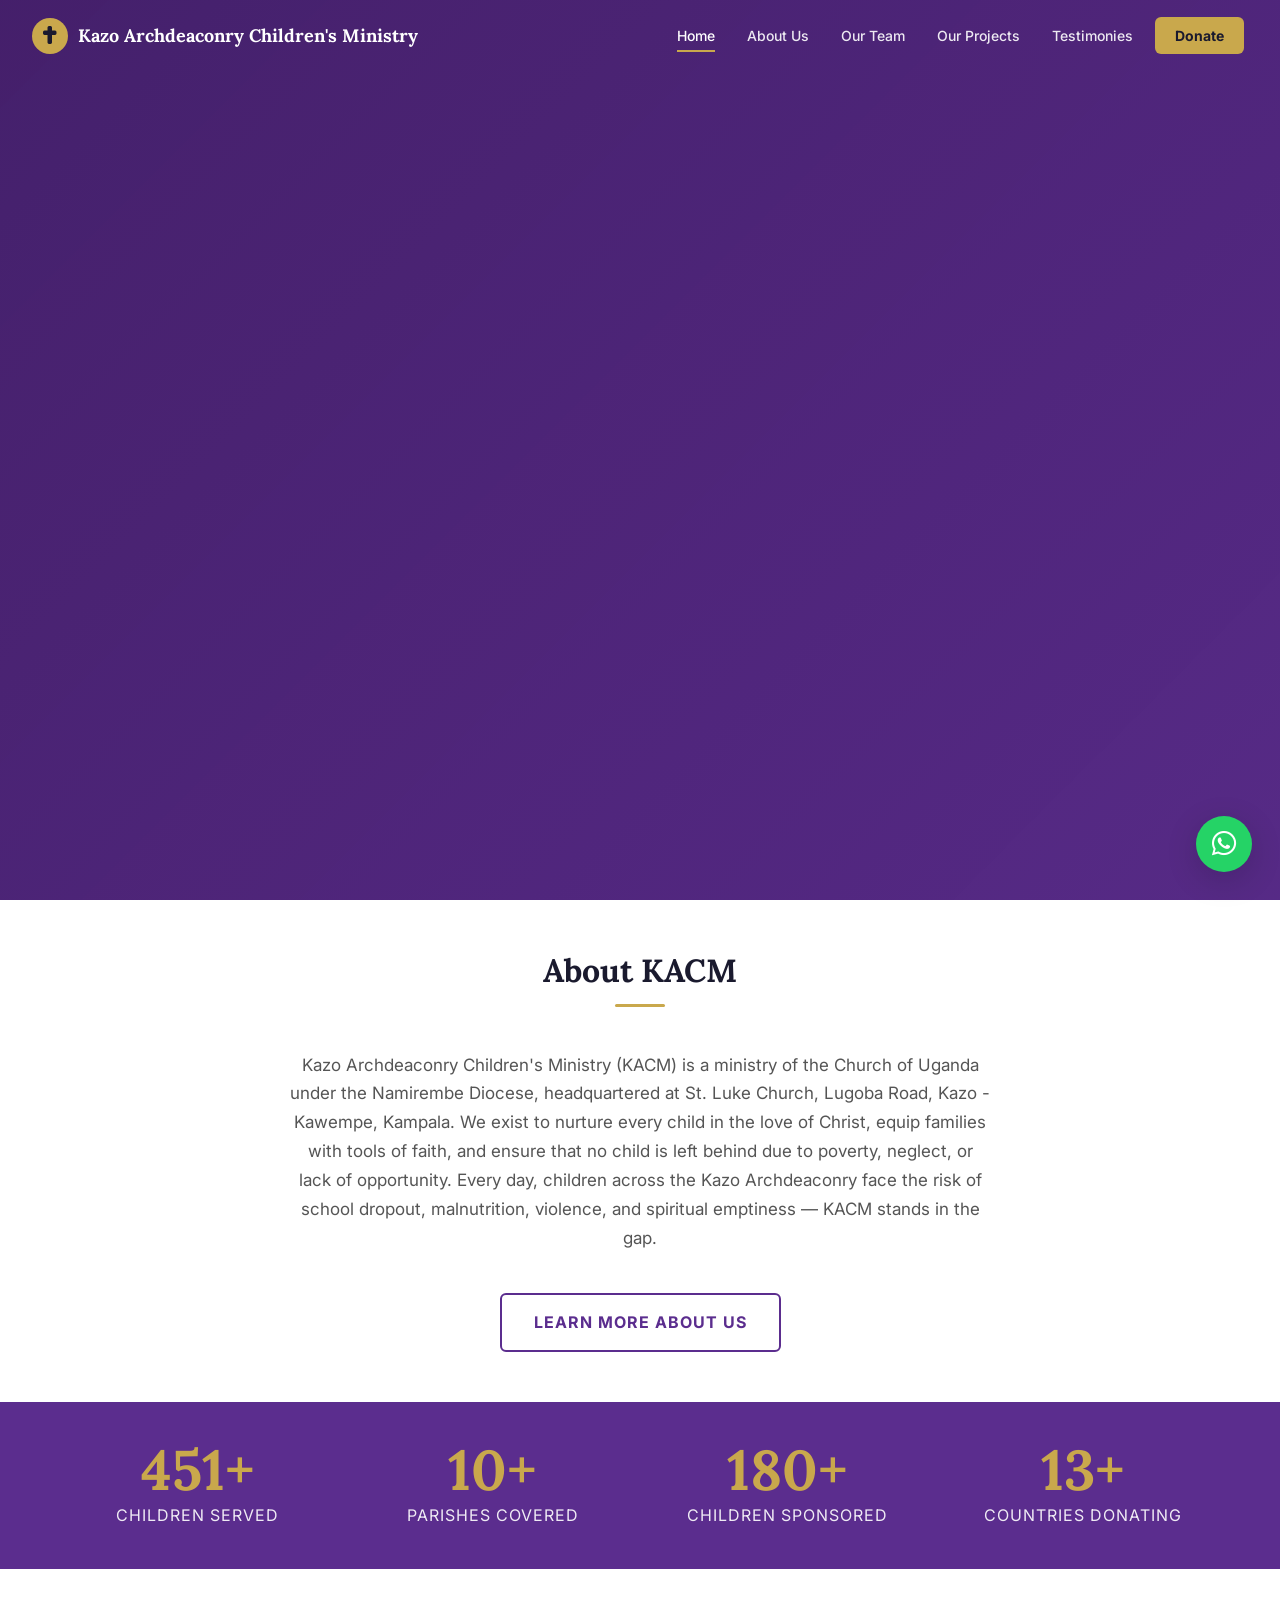
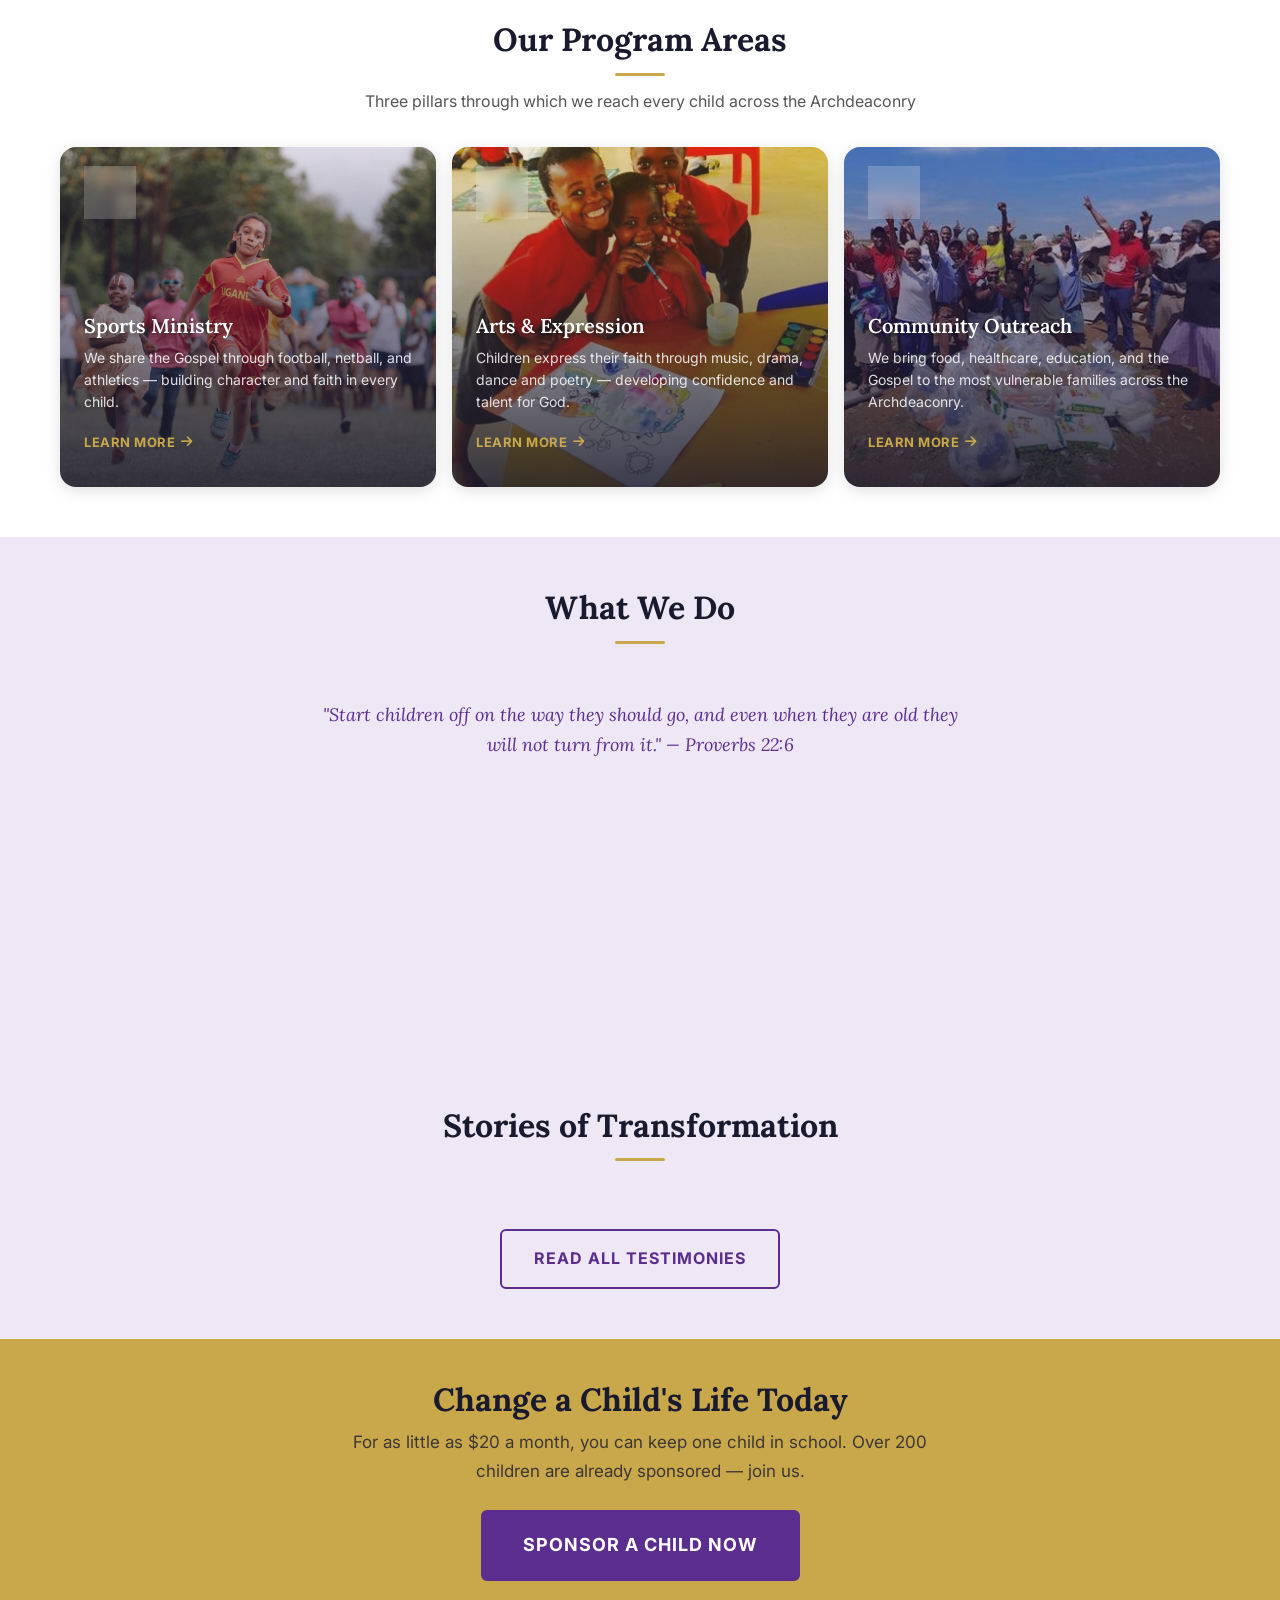
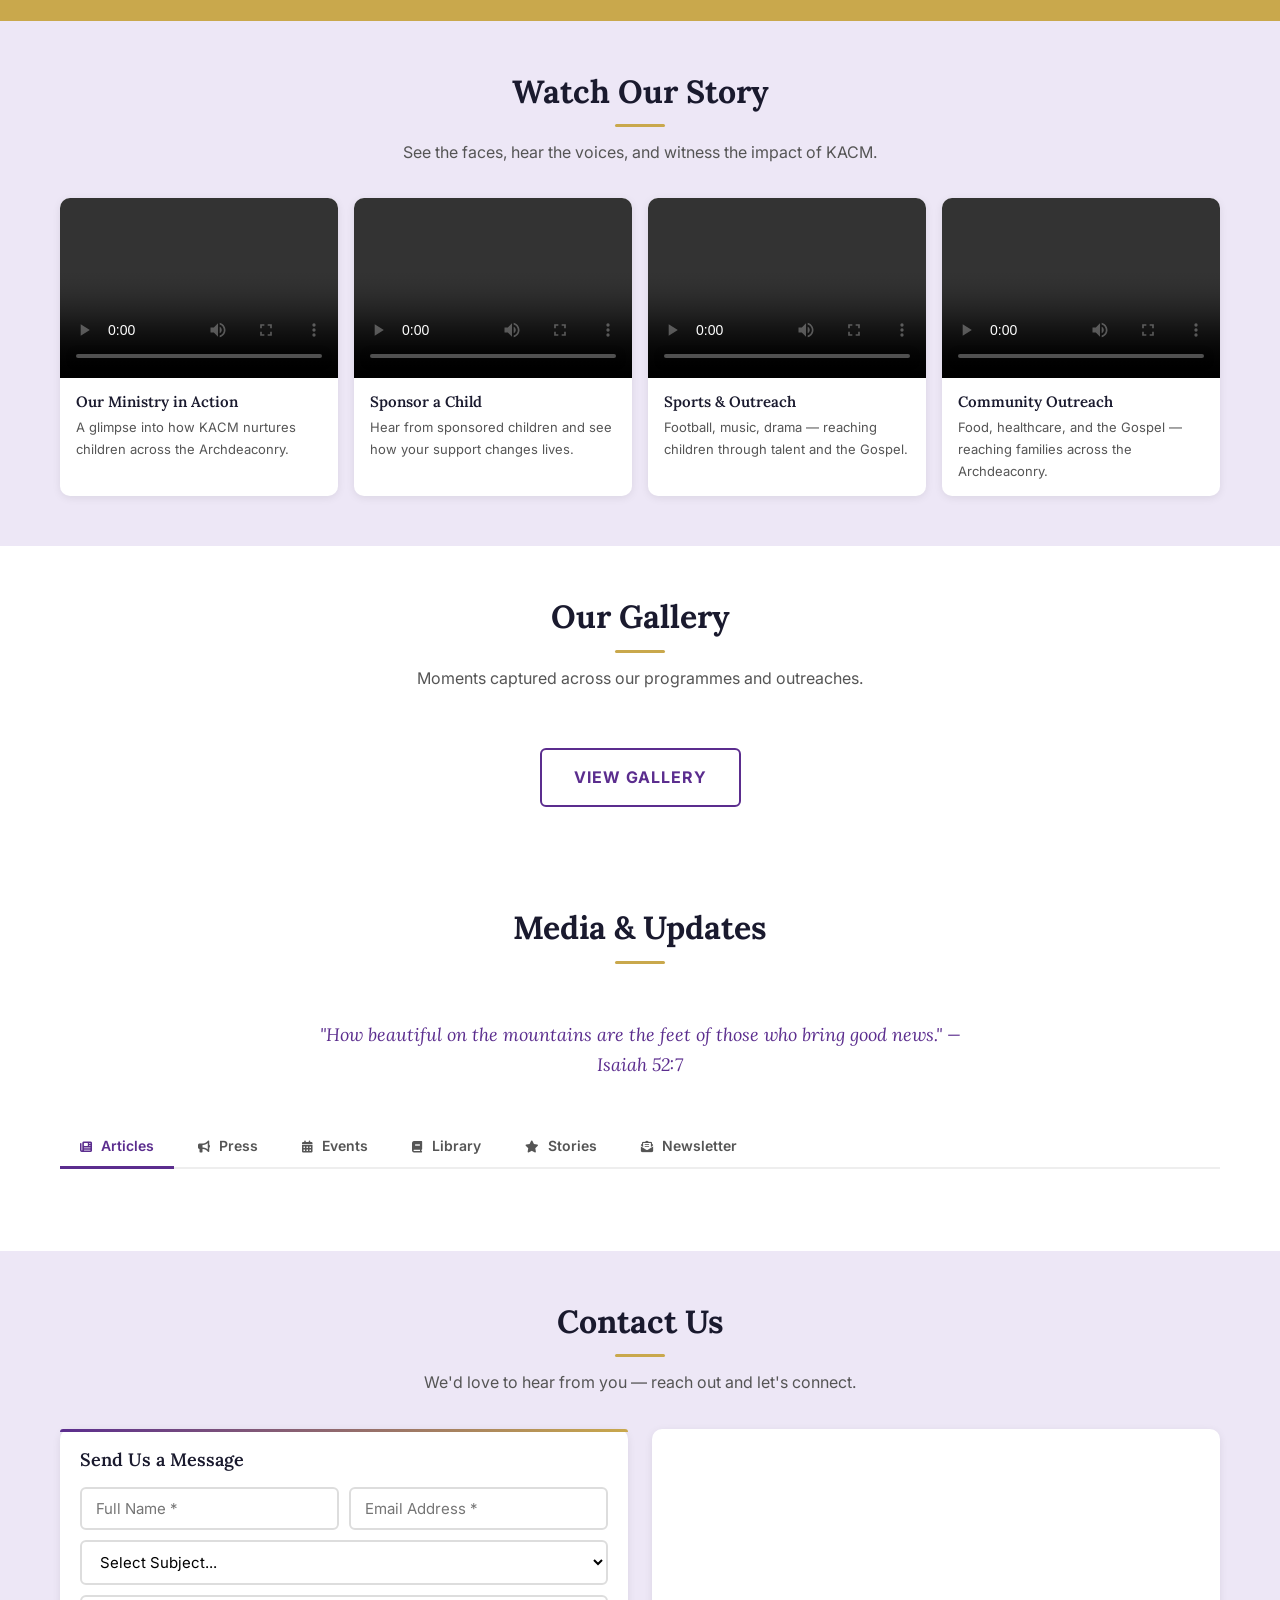
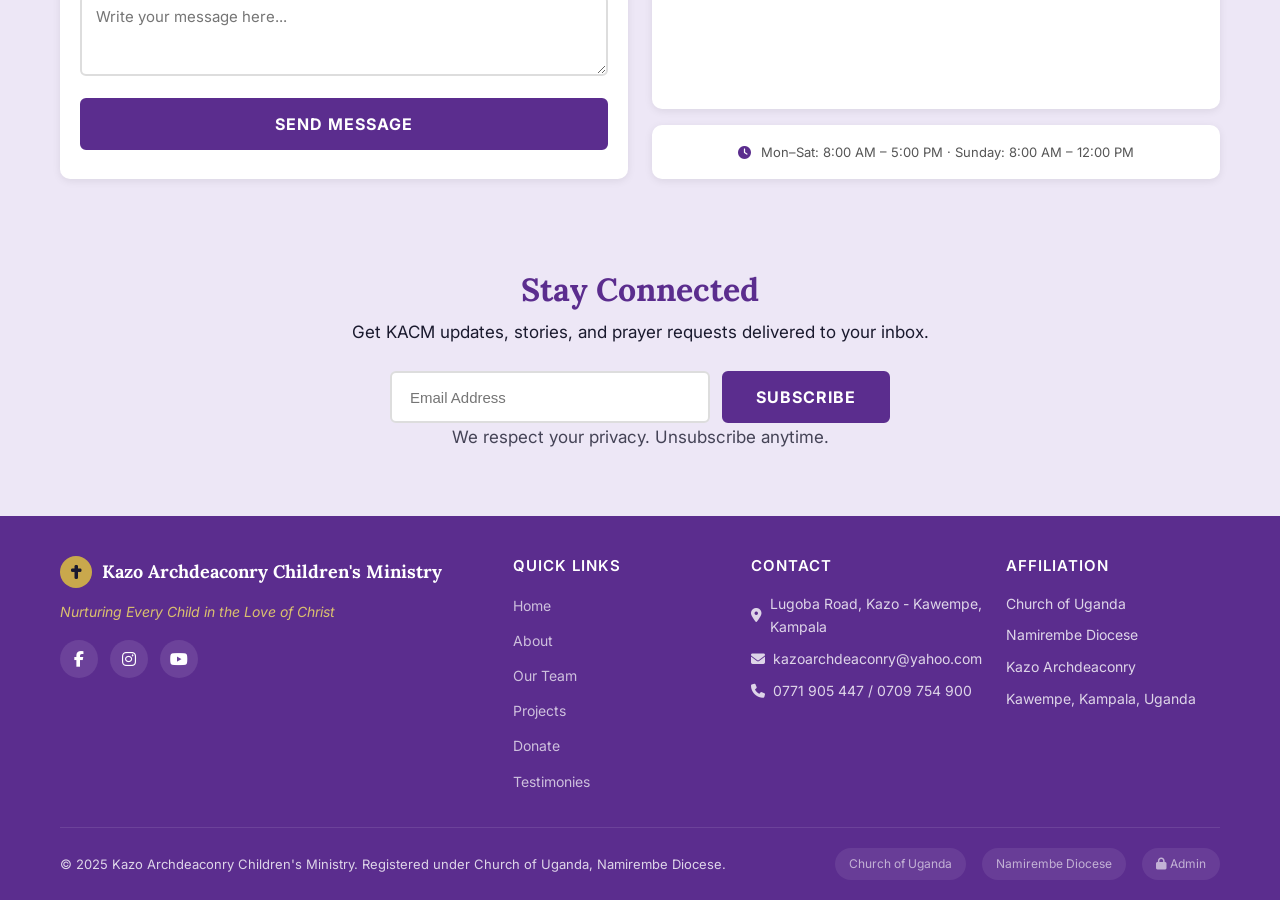
==== commit 87937efd: "Merge branch 'main' of https://github.com/Akule-Robert/kazo-archdeaconry-childrens-ministry" ====
--- a/index.html
+++ b/index.html
@@ -3,6 +3,7 @@
 <head>
   <meta charset="UTF-8">
   <meta name="viewport" content="width=device-width, initial-scale=1.0">
+  <meta name="google-site-verification" content="4LnvwqWn95qWnqy3F5VwYT7TvuaT1jfA4W3WNFQXP2E" />
   <meta name="description" content="Kazo Archdeaconry Children's Ministry (KACM) — Nurturing Every Child in the Love of Christ. A ministry of the Church of Uganda, Namirembe Diocese.">
   <title>KACM — Kazo Archdeaconry Children's Ministry | Home</title>
   <link rel="preconnect" href="https://fonts.googleapis.com">
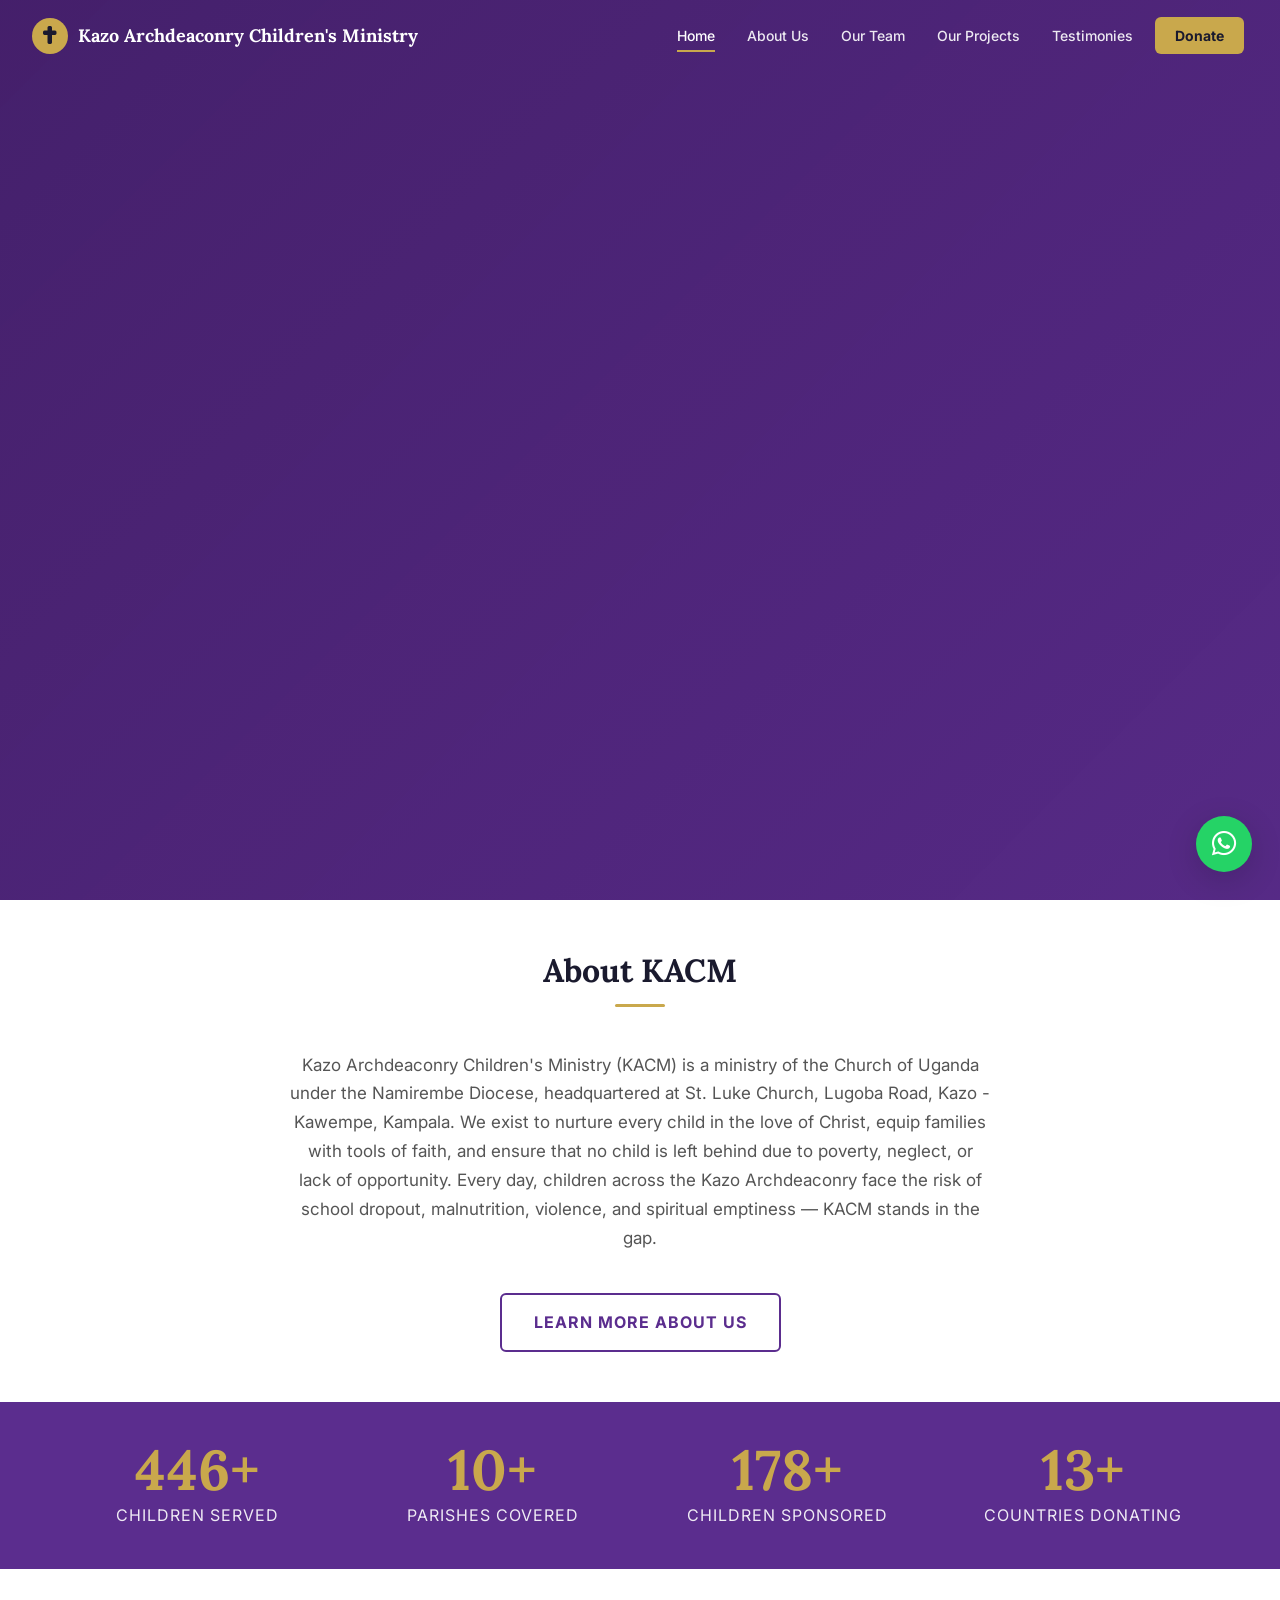
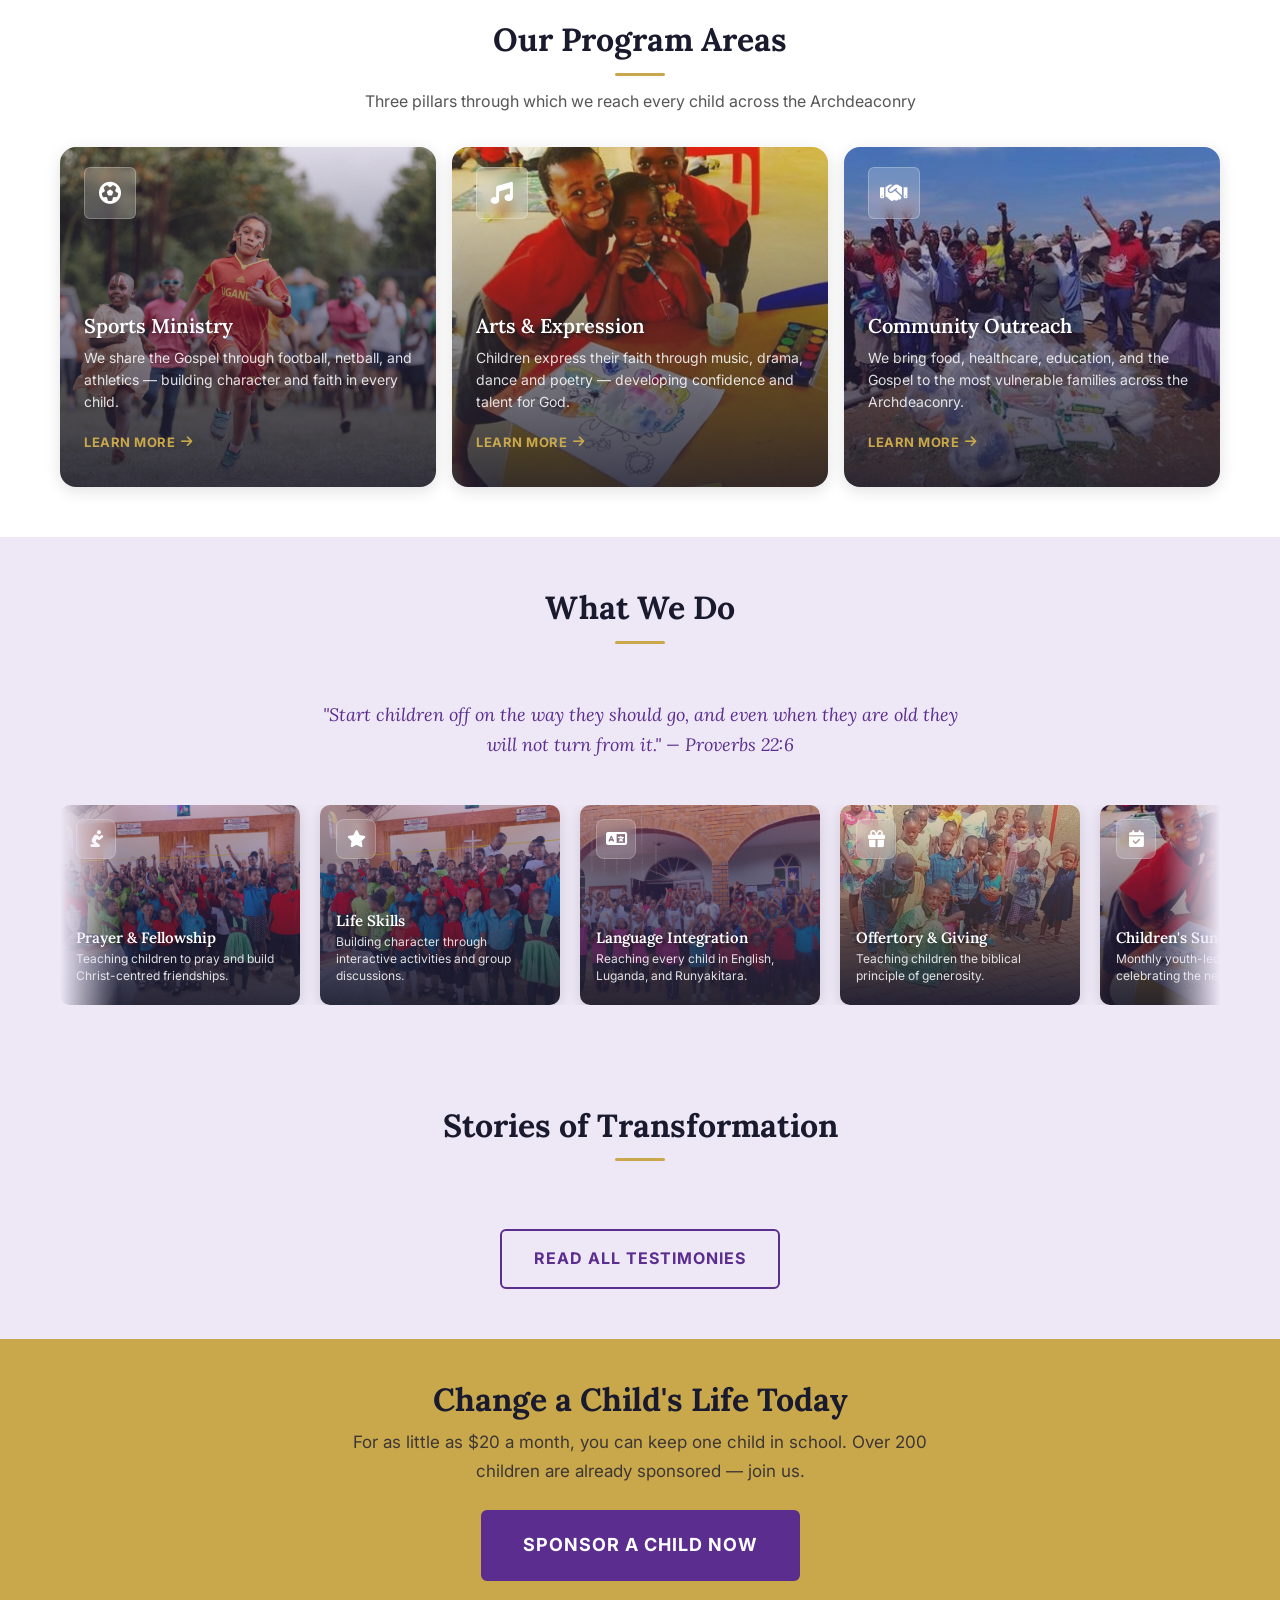
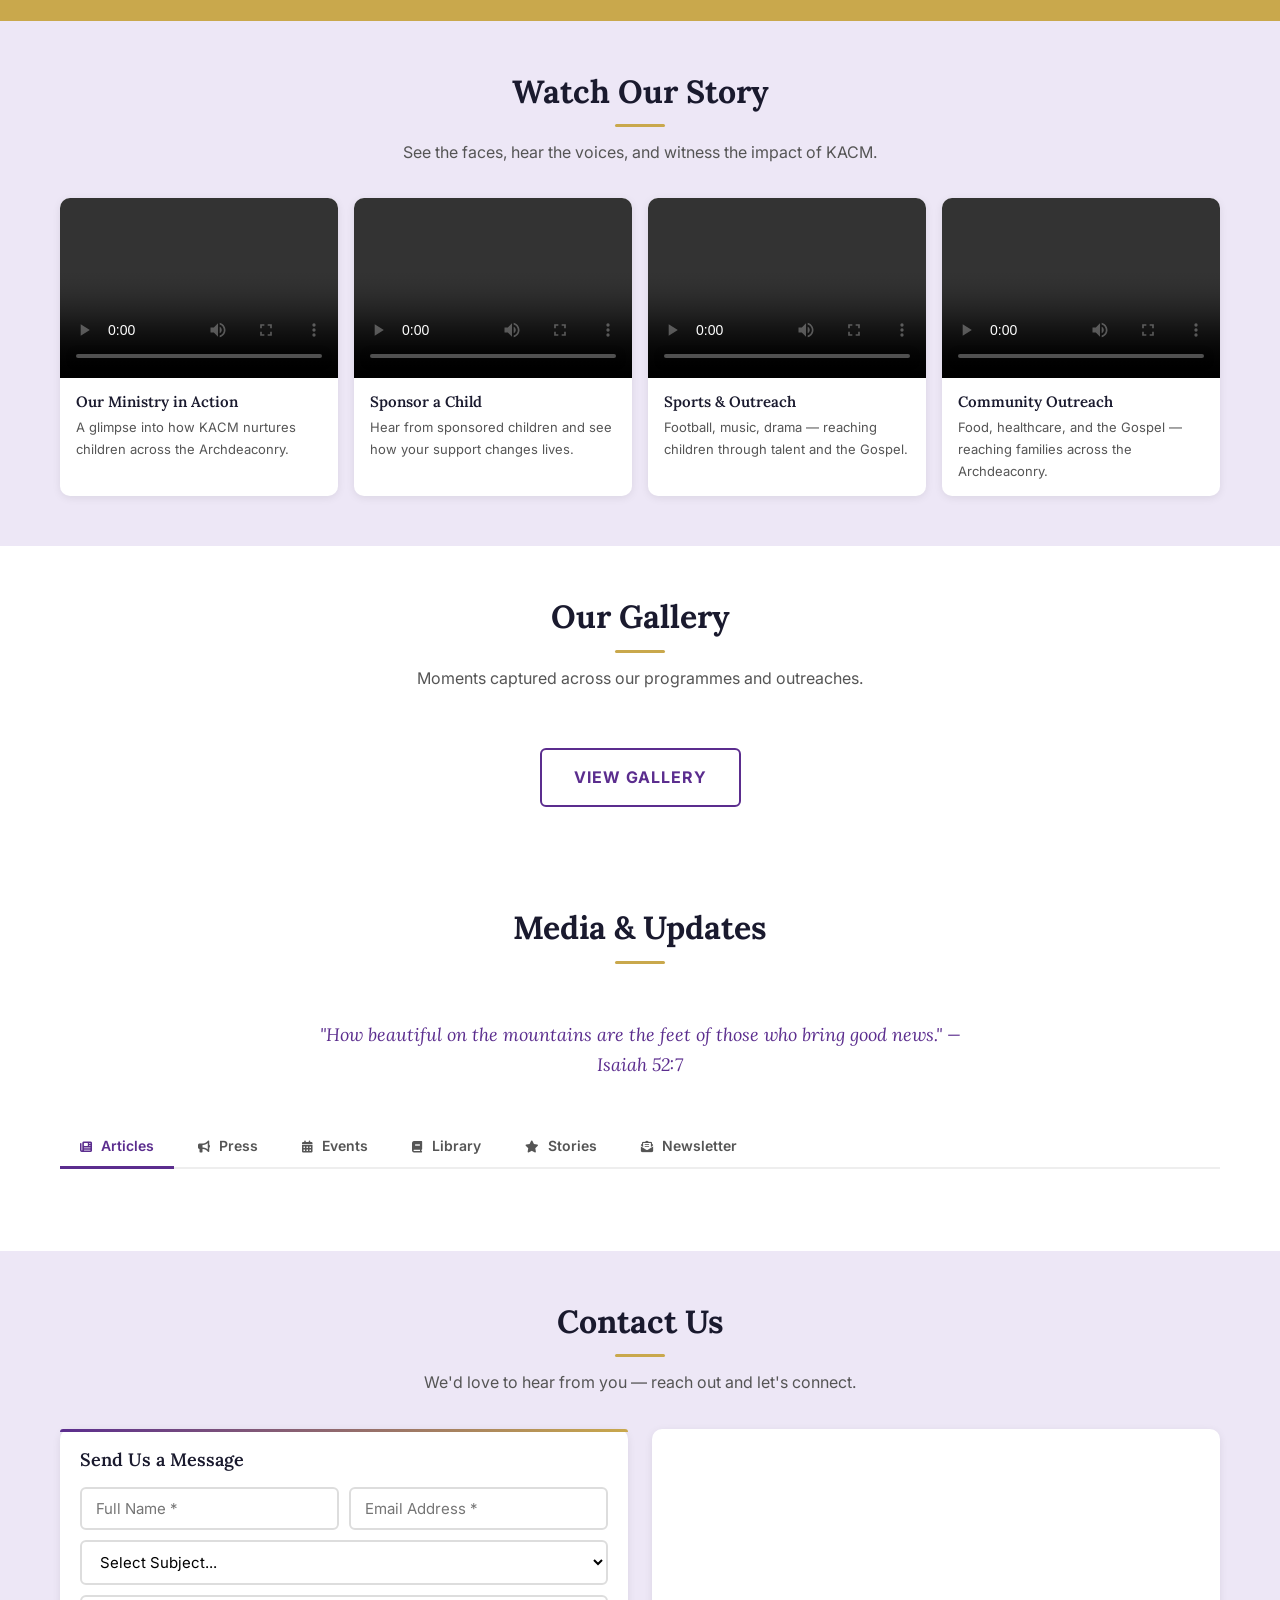
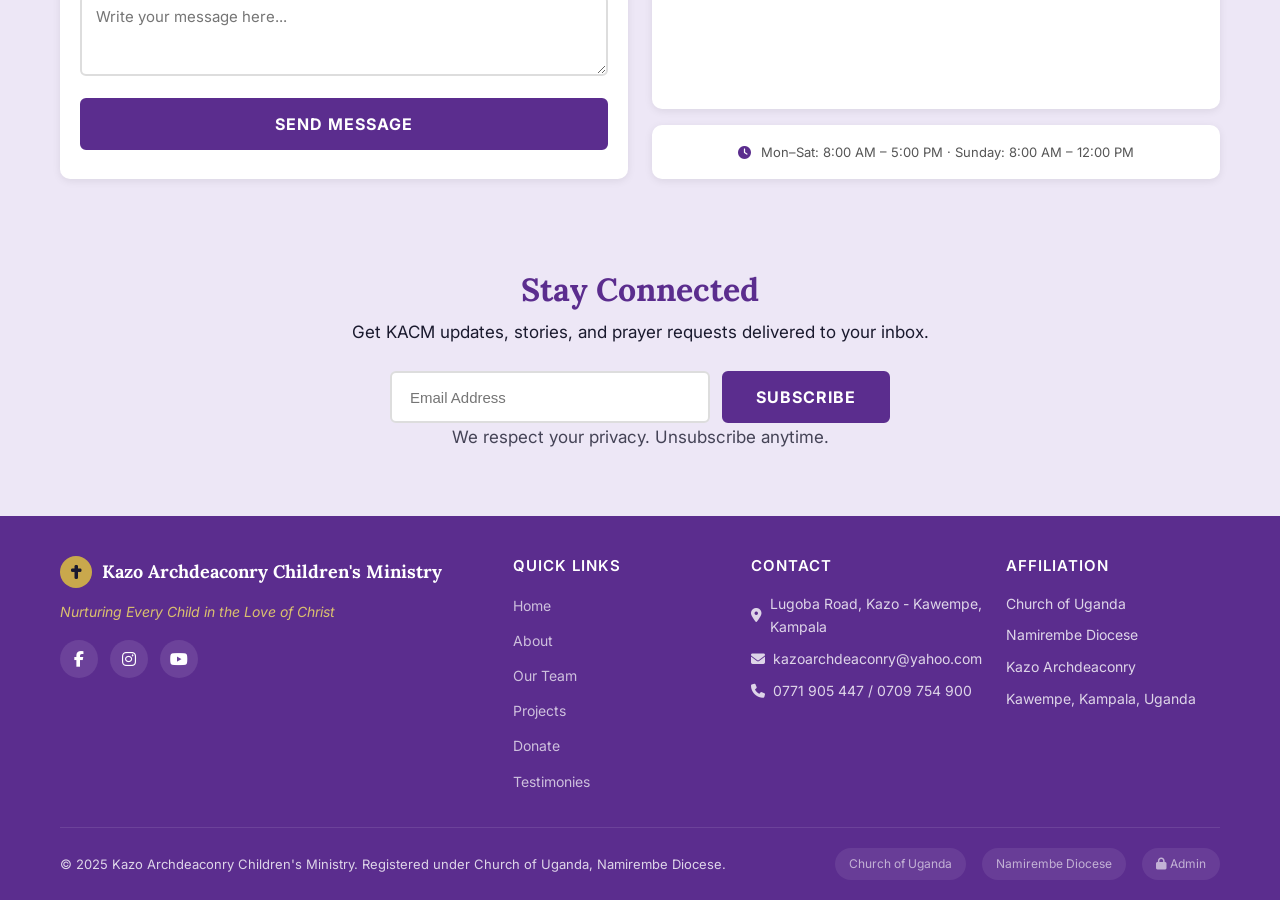
==== commit 9967e8f7: "feat(footer): enhance footer with IDs for accessibility and load settings from Supabase" ====
--- a/index.html
+++ b/index.html
@@ -436,13 +436,13 @@
         <div class="footer-brand">
           <div class="footer-logo">
             <span class="logo-icon"><i class="fas fa-cross"></i></span>
-            <span>Kazo Archdeaconry Children's Ministry</span>
-          </div>
-          <p class="footer-tagline">Nurturing Every Child in the Love of Christ</p>
+            <span id="footer-site-name">Kazo Archdeaconry Children's Ministry</span>
+          </div>
+          <p class="footer-tagline" id="footer-tagline">Nurturing Every Child in the Love of Christ</p>
           <div class="footer-social">
-            <a href="https://facebook.com/KACMUganda" target="_blank" rel="noopener" aria-label="Facebook"><i class="fab fa-facebook-f"></i></a>
-            <a href="https://instagram.com/KACMUganda" target="_blank" rel="noopener" aria-label="Instagram"><i class="fab fa-instagram"></i></a>
-            <a href="https://youtube.com/KACMUganda" target="_blank" rel="noopener" aria-label="YouTube"><i class="fab fa-youtube"></i></a>
+            <a id="footer-facebook" href="https://facebook.com/KACMUganda" target="_blank" rel="noopener" aria-label="Facebook"><i class="fab fa-facebook-f"></i></a>
+            <a id="footer-instagram" href="https://instagram.com/KACMUganda" target="_blank" rel="noopener" aria-label="Instagram"><i class="fab fa-instagram"></i></a>
+            <a id="footer-youtube" href="https://youtube.com/KACMUganda" target="_blank" rel="noopener" aria-label="YouTube"><i class="fab fa-youtube"></i></a>
           </div>
         </div>
         <div>
@@ -459,9 +459,9 @@
         <div>
           <h4>Contact</h4>
           <div class="footer-contact">
-            <p><i class="fas fa-map-marker-alt"></i> Lugoba Road, Kazo - Kawempe, Kampala</p>
-            <p><i class="fas fa-envelope"></i> kazoarchdeaconry@yahoo.com</p>
-            <p><i class="fas fa-phone"></i> 0771 905 447 / 0709 754 900</p>
+            <p id="footer-address"><i class="fas fa-map-marker-alt"></i> Lugoba Road, Kazo - Kawempe, Kampala</p>
+            <p id="footer-email"><i class="fas fa-envelope"></i> kazoarchdeaconry@yahoo.com</p>
+            <p id="footer-phone"><i class="fas fa-phone"></i> 0771 905 447 / 0709 754 900</p>
           </div>
         </div>
         <div>
@@ -475,7 +475,7 @@
         </div>
       </div>
       <div class="footer-bottom">
-        <p>&copy; 2025 Kazo Archdeaconry Children's Ministry. Registered under Church of Uganda, Namirembe Diocese.</p>
+        <p id="footer-copyright">&copy; 2025 Kazo Archdeaconry Children's Ministry. Registered under Church of Uganda, Namirembe Diocese.</p>
         <div class="footer-badges">
           <span class="badge">Church of Uganda</span>
           <span class="badge">Namirembe Diocese</span>
@@ -573,6 +573,7 @@
   </a>
 
   <script src="js/main.js"></script>
+  <script src="js/load-footer.js"></script>
   <script>
   document.addEventListener('DOMContentLoaded', async function() {
     const kacmSupabase = window.__kacmSupabase;
@@ -791,6 +792,36 @@
       }
     }
 
+    // ===== Load Settings for Footer =====
+    var { data: siteSettings, error: setErr } = await kacmSupabase
+      .from('settings')
+      .select('*');
+    if (!setErr && siteSettings) {
+      var settingsMap = {};
+      siteSettings.forEach(function(s) { settingsMap[s.setting_key] = s.setting_value; });
+
+      var nameEl = document.getElementById('footer-site-name');
+      var taglineEl = document.getElementById('footer-tagline');
+      var emailEl = document.getElementById('footer-email');
+      var phoneEl = document.getElementById('footer-phone');
+      var addrEl = document.getElementById('footer-address');
+      var crEl = document.getElementById('footer-copyright');
+
+      if (nameEl && settingsMap.site_name) nameEl.textContent = settingsMap.site_name;
+      if (taglineEl && settingsMap.site_tagline) taglineEl.textContent = settingsMap.site_tagline;
+      if (emailEl && settingsMap.contact_email) emailEl.innerHTML = '<i class="fas fa-envelope"></i> ' + escapeHtml(settingsMap.contact_email);
+      if (phoneEl && settingsMap.contact_phone) phoneEl.innerHTML = '<i class="fas fa-phone"></i> ' + escapeHtml(settingsMap.contact_phone);
+      if (addrEl && settingsMap.address) addrEl.innerHTML = '<i class="fas fa-map-marker-alt"></i> ' + escapeHtml(settingsMap.address);
+      if (crEl && settingsMap.footer_copyright) crEl.textContent = settingsMap.footer_copyright;
+
+      var fb = document.getElementById('footer-facebook');
+      var ig = document.getElementById('footer-instagram');
+      var yt = document.getElementById('footer-youtube');
+      if (fb && settingsMap.facebook_url) fb.href = settingsMap.facebook_url;
+      if (ig && settingsMap.instagram_url) ig.href = settingsMap.instagram_url;
+      if (yt && settingsMap.youtube_url) yt.href = settingsMap.youtube_url;
+    }
+
     function formatDate(dateStr) {
       if (!dateStr) return '';
       var d = new Date(dateStr);
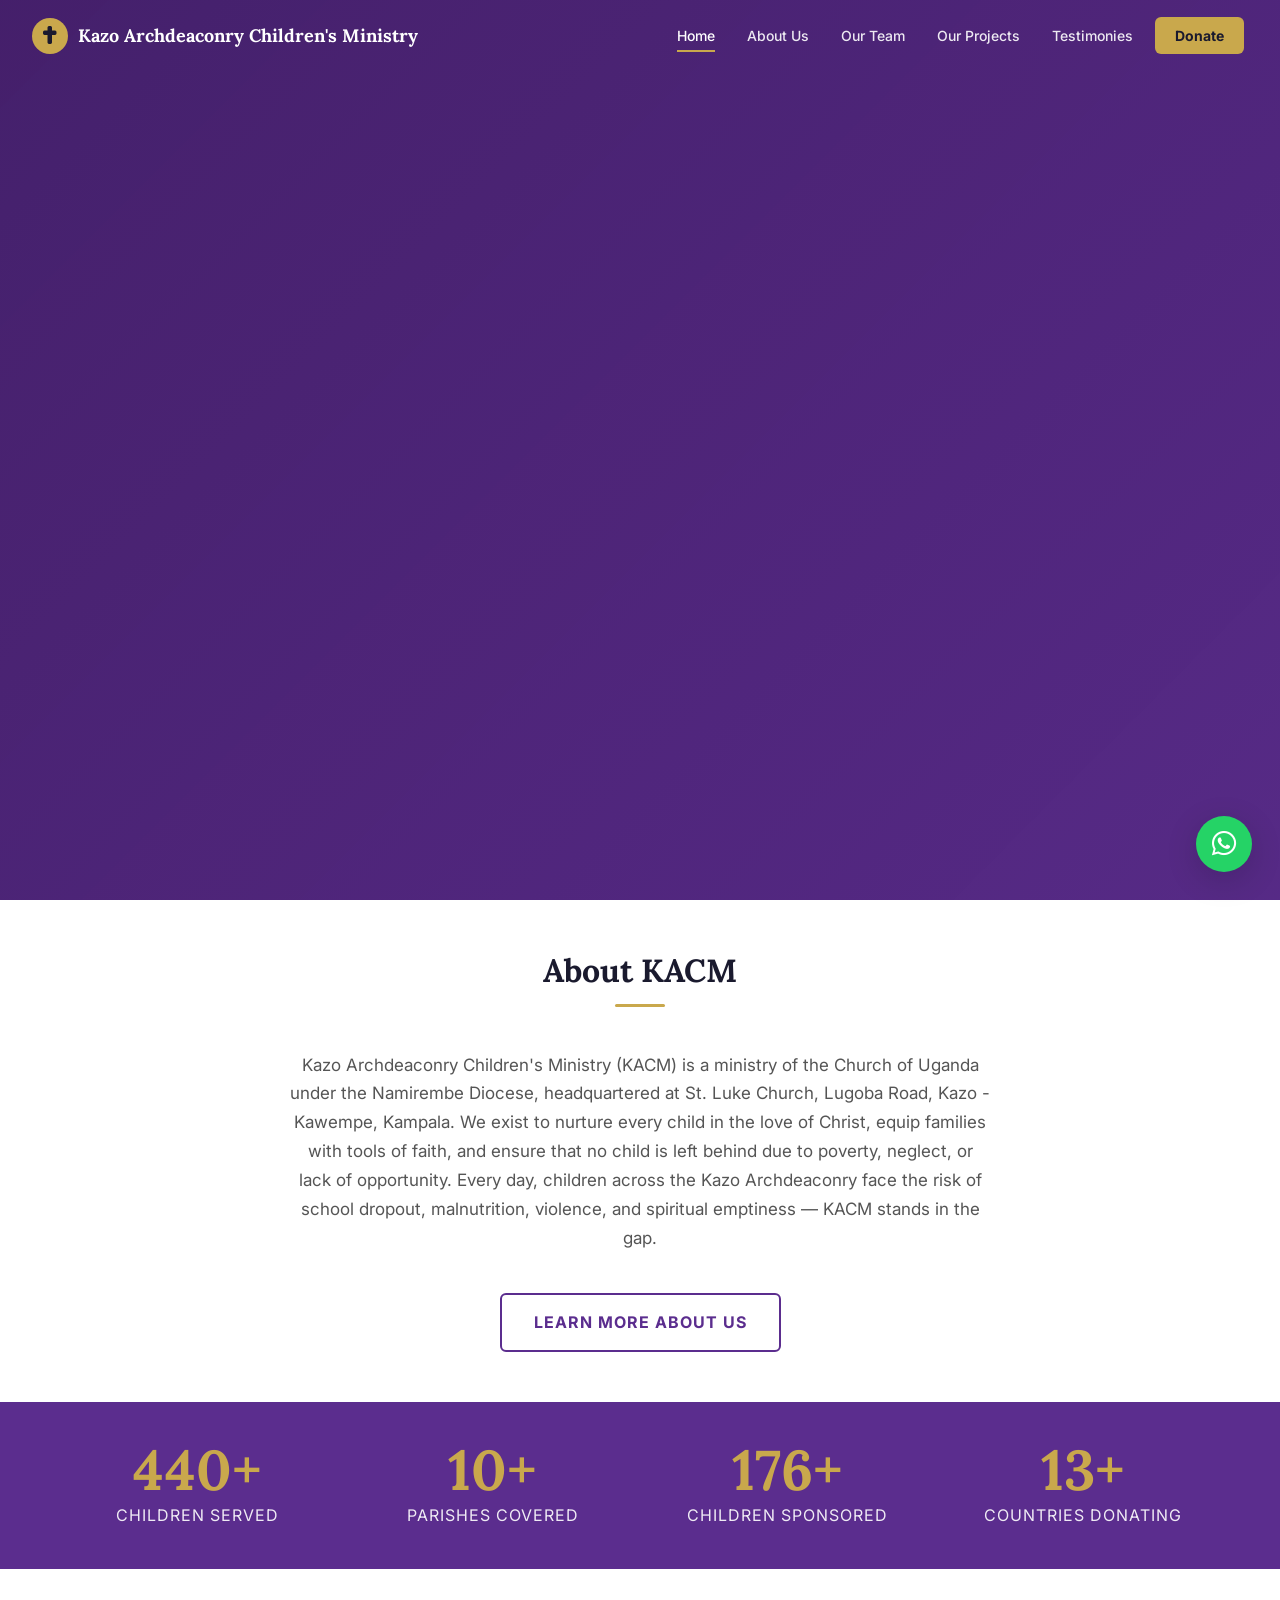
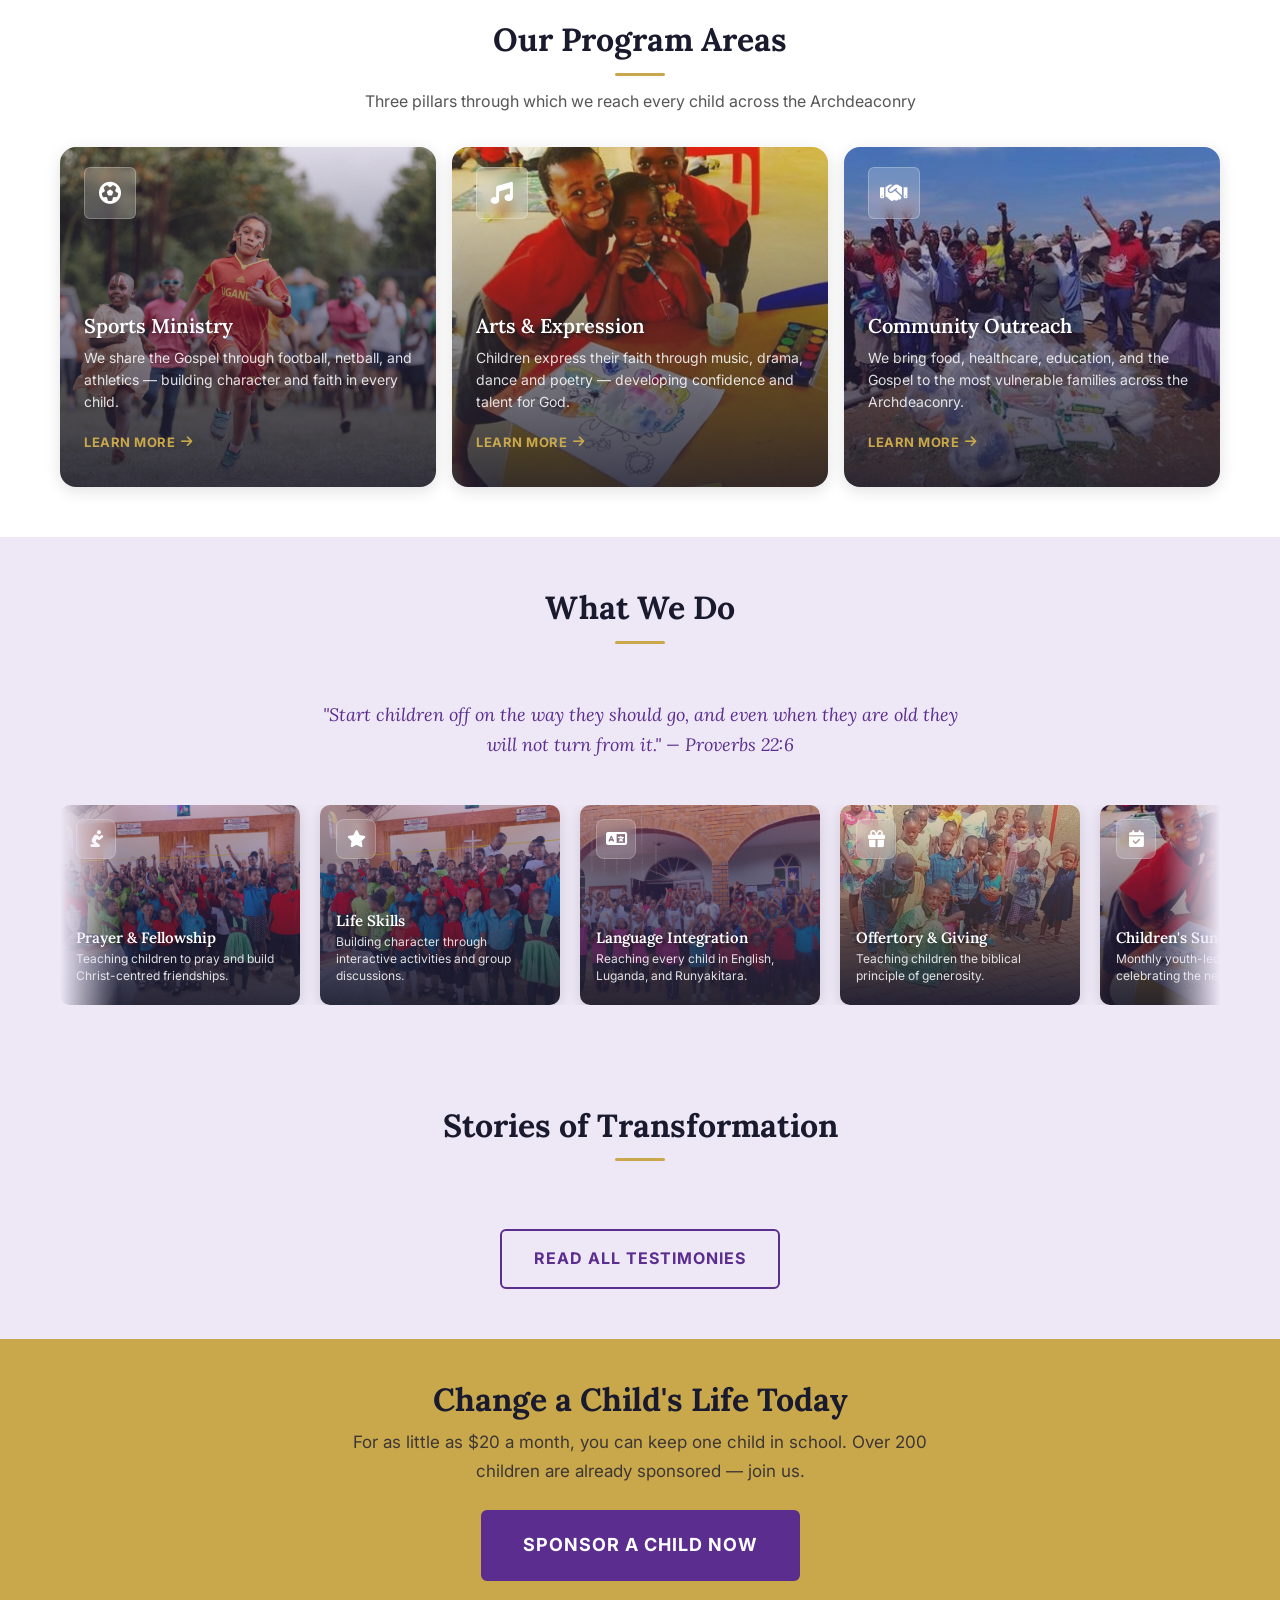
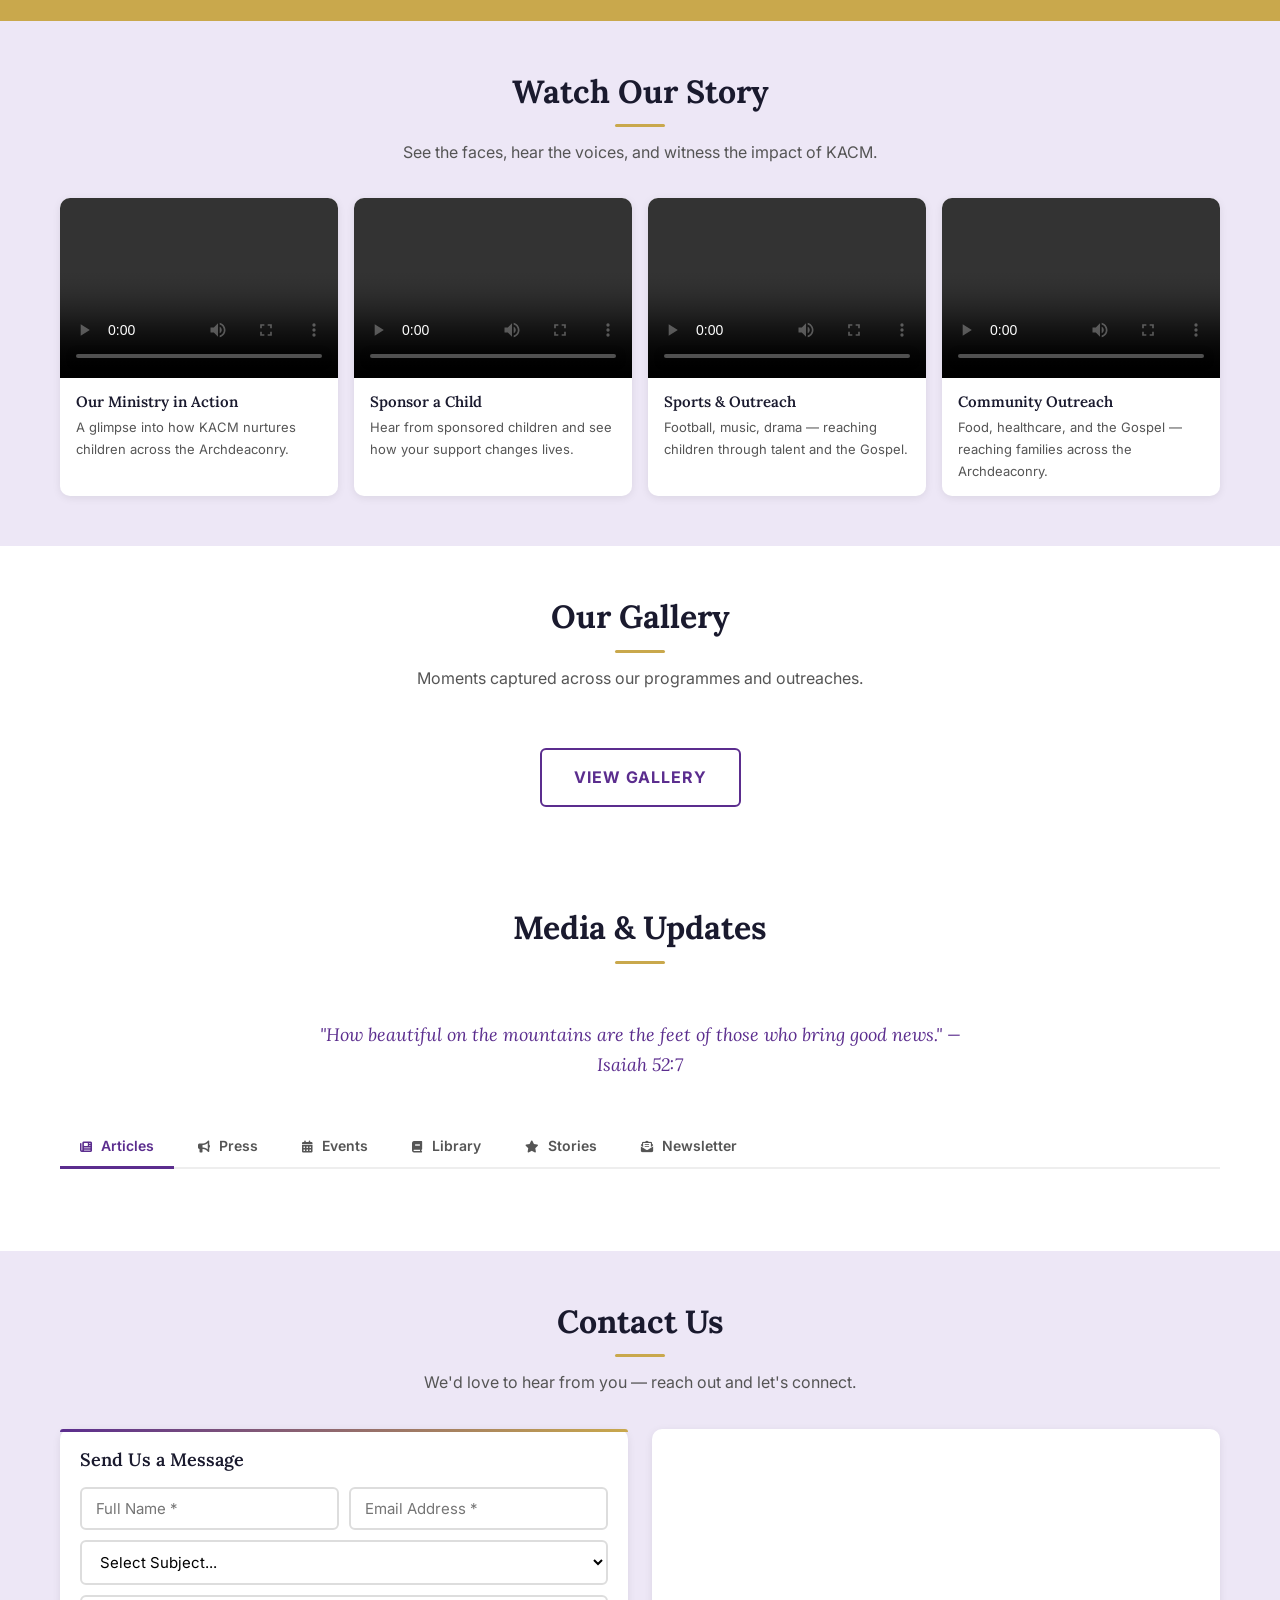
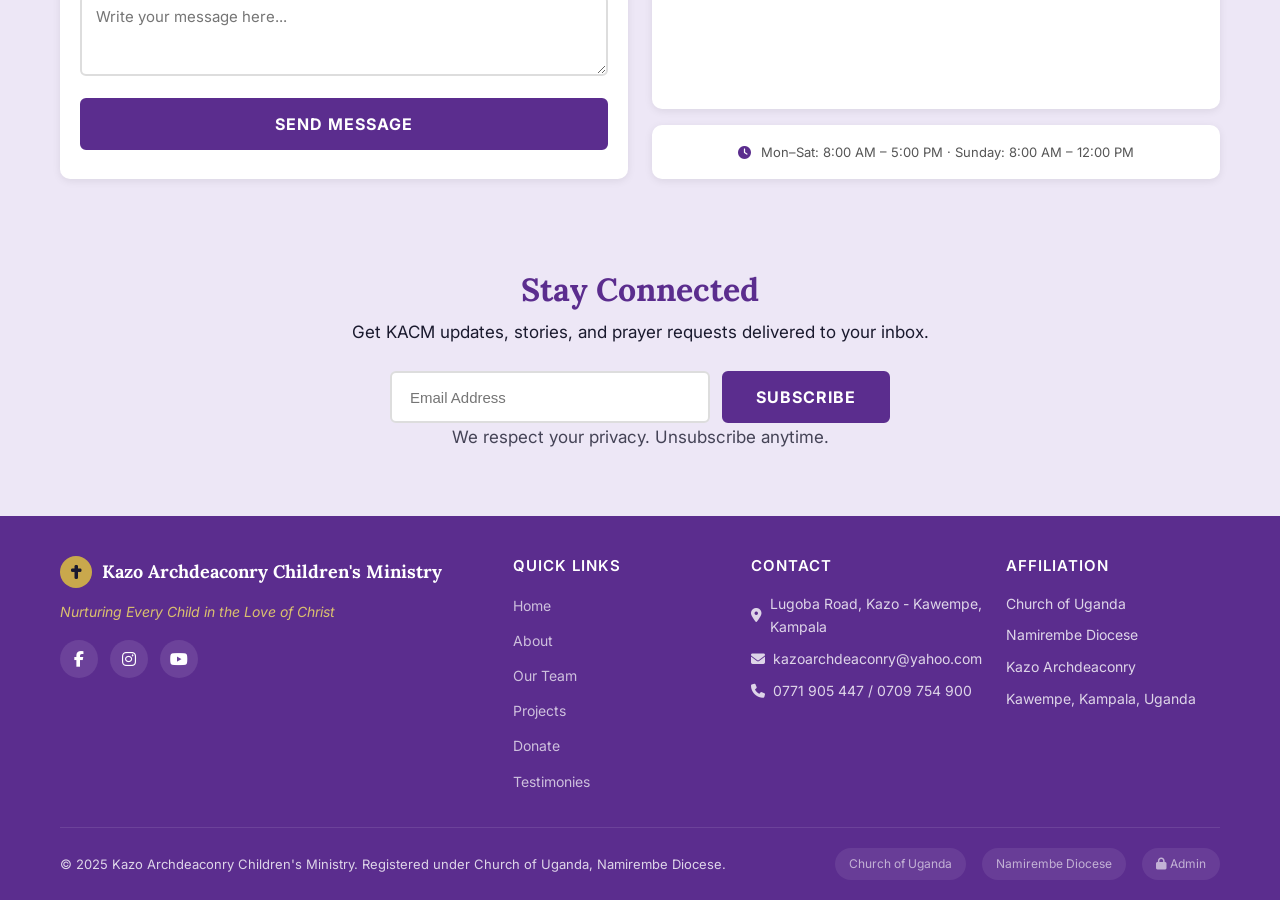
==== commit 2dadad40: "feat(index.html): add cache control meta tags for improved performance" ====
--- a/index.html
+++ b/index.html
@@ -5,6 +5,9 @@
   <meta name="viewport" content="width=device-width, initial-scale=1.0">
   <meta name="google-site-verification" content="4LnvwqWn95qWnqy3F5VwYT7TvuaT1jfA4W3WNFQXP2E" />
   <meta name="description" content="Kazo Archdeaconry Children's Ministry (KACM) — Nurturing Every Child in the Love of Christ. A ministry of the Church of Uganda, Namirembe Diocese.">
+  <meta http-equiv="Cache-Control" content="no-cache, no-store, must-revalidate">
+  <meta http-equiv="Pragma" content="no-cache">
+  <meta http-equiv="Expires" content="0">
   <title>KACM — Kazo Archdeaconry Children's Ministry | Home</title>
   <link rel="preconnect" href="https://fonts.googleapis.com">
   <link rel="preconnect" href="https://fonts.gstatic.com" crossorigin>
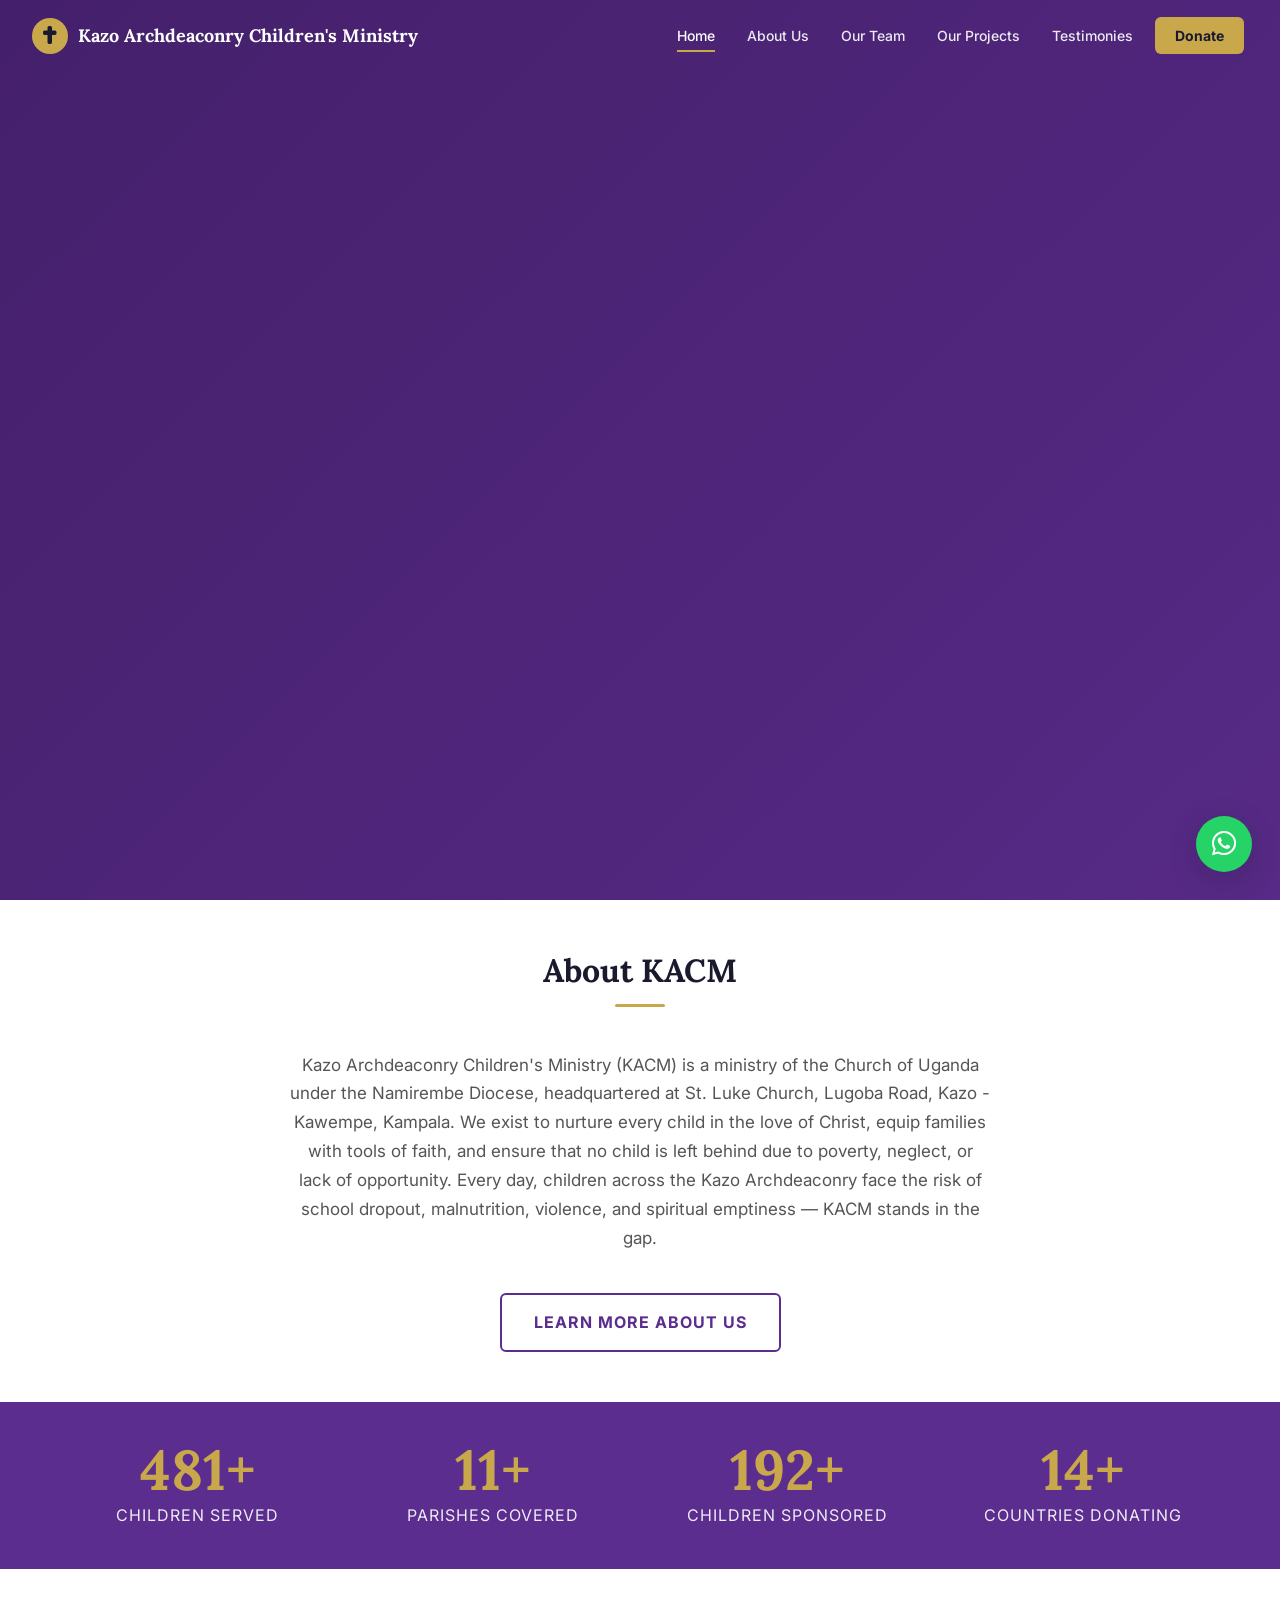
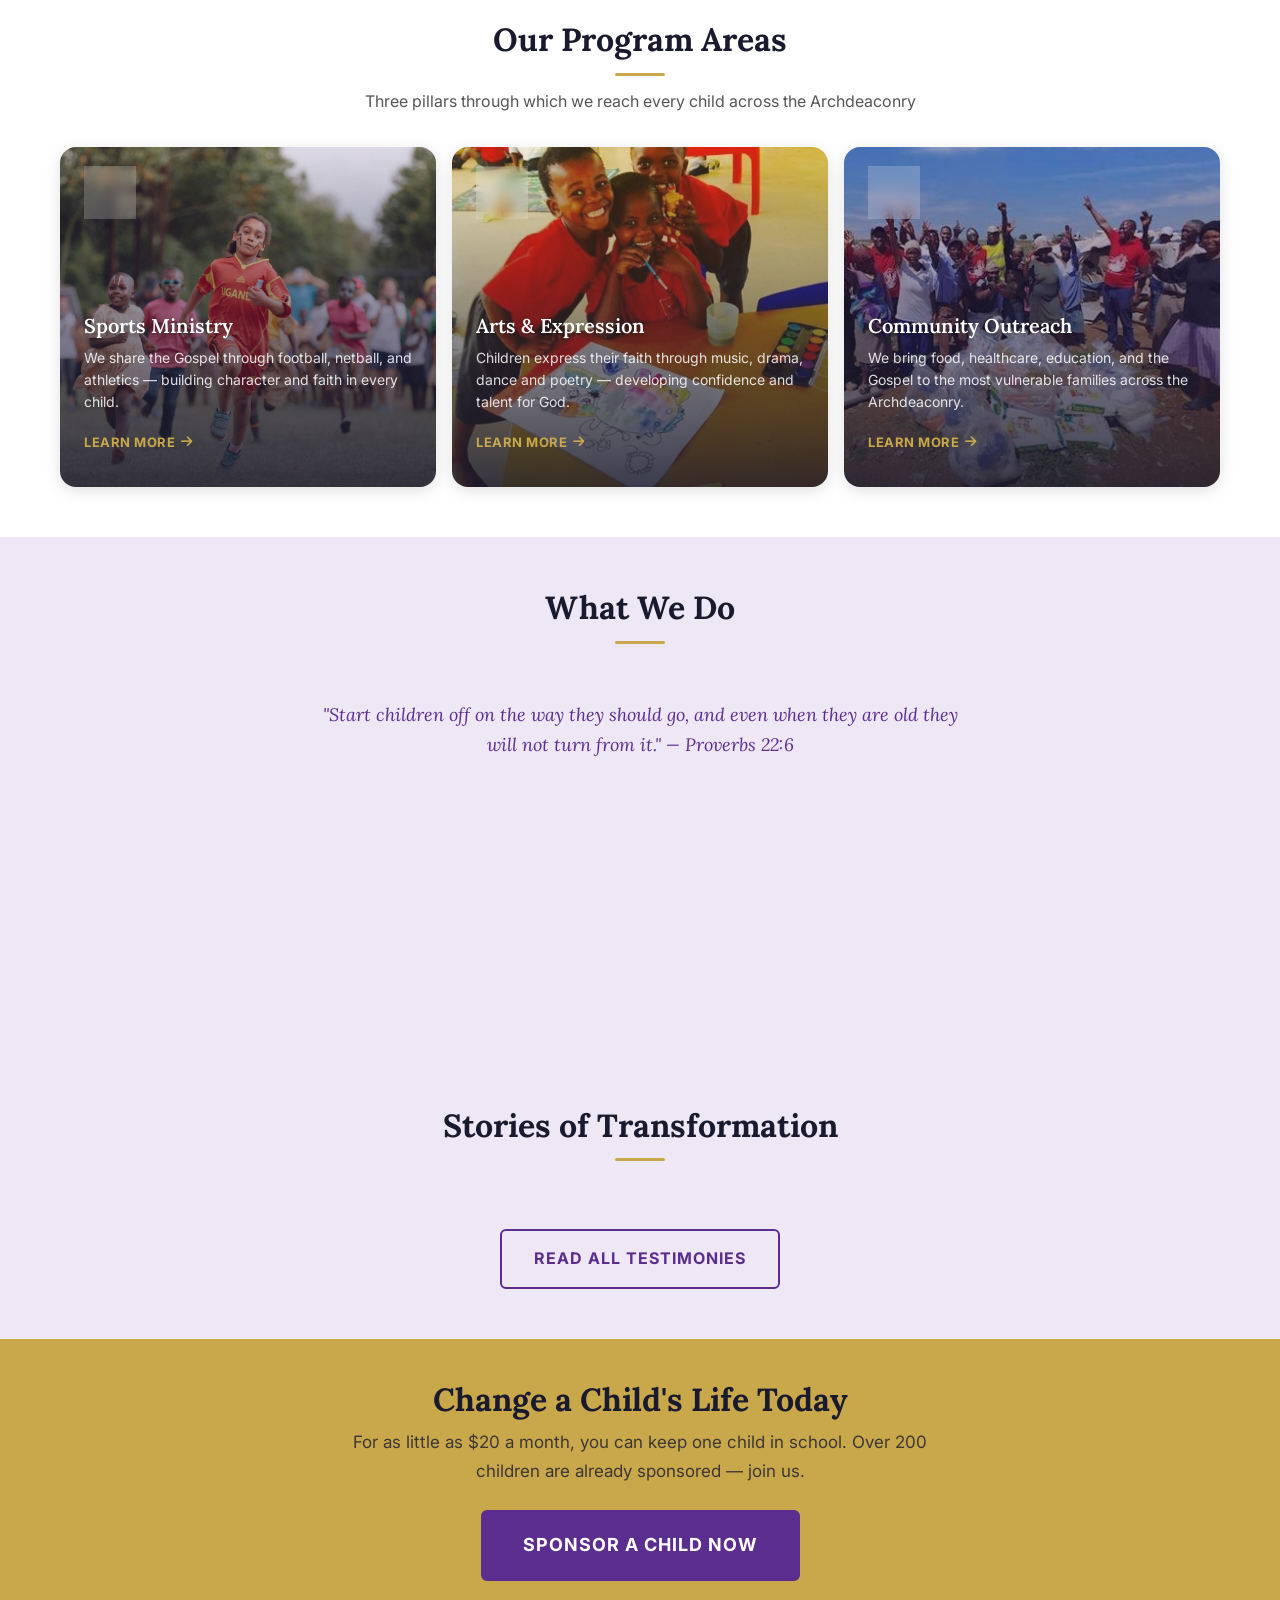
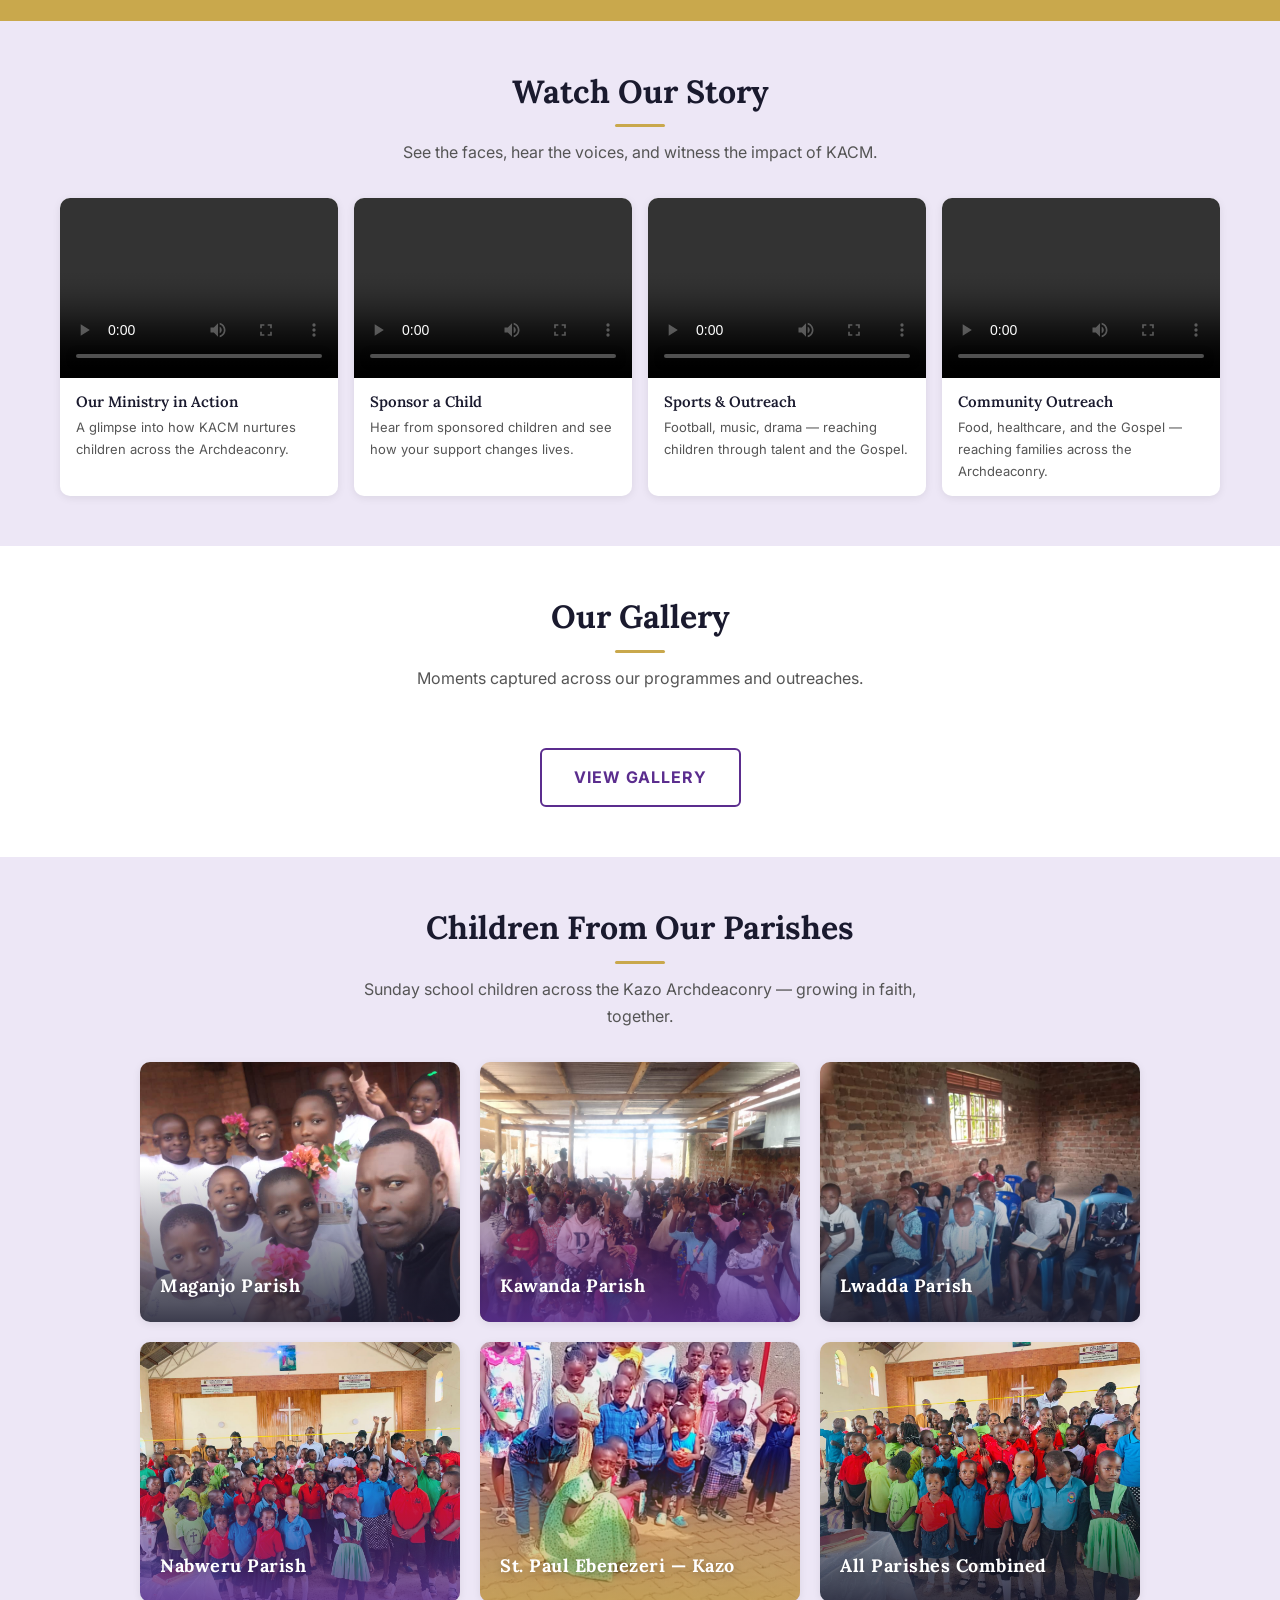
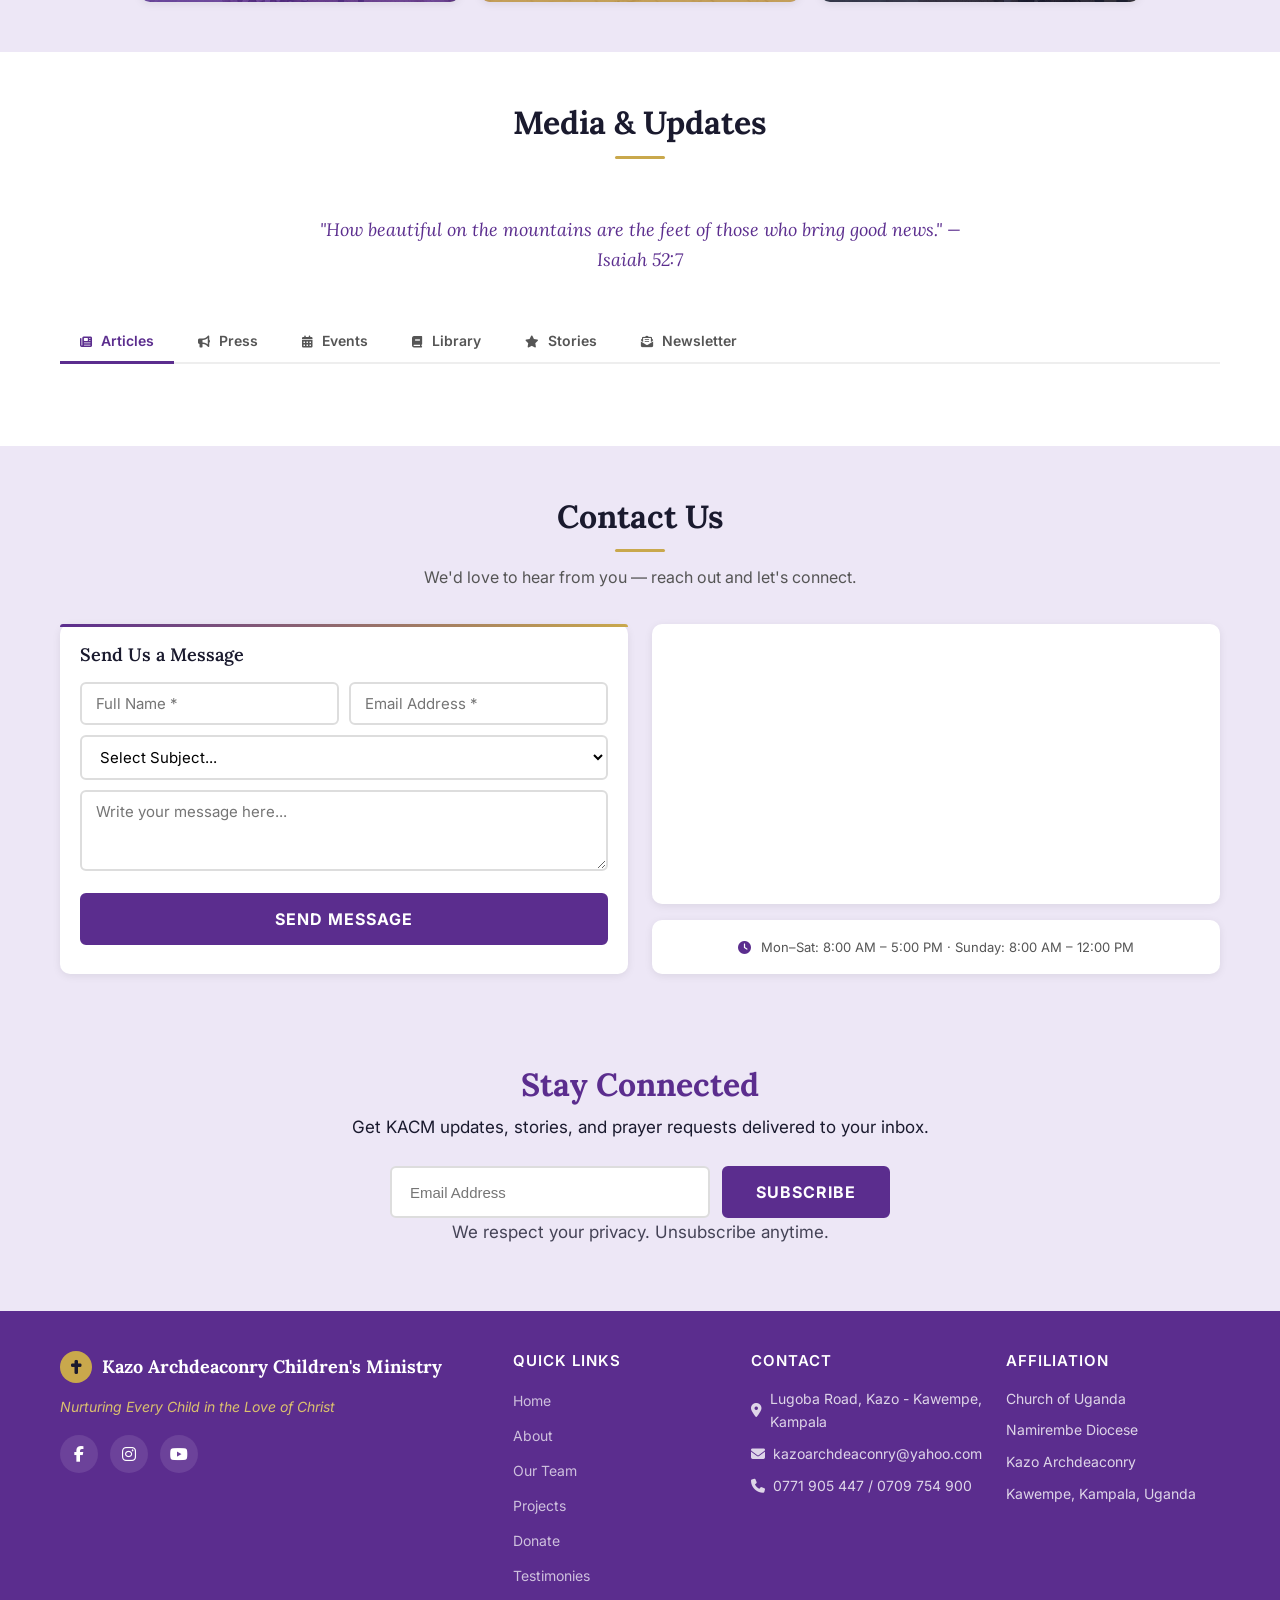
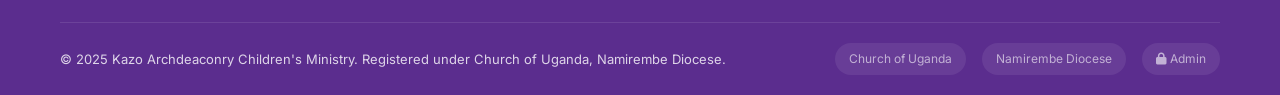
==== commit 37b609ff: "feat(index.html, style.css): add parish grid section with responsive design for children's ministry" ====
--- a/index.html
+++ b/index.html
@@ -307,6 +307,48 @@
       <div id="home-gallery" class="gallery-grid" style="grid-template-columns: repeat(4, 1fr);"></div>
       <div style="text-align:center; margin-top:24px;">
         <a href="#" class="btn btn-outline-dark" id="open-gallery-modal">View Gallery</a>
+      </div>
+    </div>
+  </section>
+
+  <!-- ===== CHILDREN FROM OUR PARISHES ===== -->
+  <section class="section-alt" id="parishes">
+    <div class="container">
+      <div class="section-header fade-in">
+        <h2>Children From Our Parishes</h2>
+        <p>Sunday school children across the Kazo Archdeaconry — growing in faith, together.</p>
+      </div>
+      <div class="parish-grid">
+        <div class="parish-card fade-in">
+          <div class="parish-img" style="background: linear-gradient(180deg, transparent 40%, rgba(26,26,46,0.85) 100%), url('assets/Sunday%20school%20children%20maganjo%20parish.jpeg') center/cover no-repeat;">
+            <span class="parish-name">Maganjo Parish</span>
+          </div>
+        </div>
+        <div class="parish-card fade-in">
+          <div class="parish-img" style="background: linear-gradient(180deg, transparent 40%, rgba(91,45,142,0.85) 100%), url('assets/Sunday%20school%20children%20kawanda%20parish.jpeg') center/cover no-repeat;">
+            <span class="parish-name">Kawanda Parish</span>
+          </div>
+        </div>
+        <div class="parish-card fade-in">
+          <div class="parish-img" style="background: linear-gradient(180deg, transparent 40%, rgba(26,26,46,0.85) 100%), url('assets/Sunday%20school%20lwadda%20parish.jpeg') center/cover no-repeat;">
+            <span class="parish-name">Lwadda Parish</span>
+          </div>
+        </div>
+        <div class="parish-card fade-in">
+          <div class="parish-img" style="background: linear-gradient(180deg, transparent 40%, rgba(91,45,142,0.85) 100%), url('assets/Sunday%20school%20children%20nabweru.jpeg') center/cover no-repeat;">
+            <span class="parish-name">Nabweru Parish</span>
+          </div>
+        </div>
+        <div class="parish-card fade-in">
+          <div class="parish-img" style="background: linear-gradient(180deg, transparent 40%, rgba(201,168,76,0.75) 100%), url('assets/Sunday%20school%20st%20paul%20Ebenezeri.jpeg') center/cover no-repeat;">
+            <span class="parish-name">St. Paul Ebenezeri — Kazo</span>
+          </div>
+        </div>
+        <div class="parish-card fade-in">
+          <div class="parish-img" style="background: linear-gradient(180deg, transparent 40%, rgba(26,26,46,0.85) 100%), url('assets/sunday%20school%20children%20group%20photos/sunday%20school%20children%20all%20combined.jpeg') center/cover no-repeat;">
+            <span class="parish-name">All Parishes Combined</span>
+          </div>
+        </div>
       </div>
     </div>
   </section>
--- a/css/style.css
+++ b/css/style.css
@@ -2669,3 +2669,46 @@
     padding: 24px;
   }
 }
+
+/* --- PARISH GRID (Children From Our Parishes) --- */
+.parish-grid {
+  display: grid;
+  grid-template-columns: repeat(3, 1fr);
+  gap: 20px;
+  max-width: 1000px;
+  margin: 0 auto;
+}
+.parish-card {
+  border-radius: var(--radius-md);
+  overflow: hidden;
+  box-shadow: var(--shadow-sm);
+  transition: transform 0.3s ease, box-shadow 0.3s ease;
+}
+.parish-card:hover {
+  transform: translateY(-4px);
+  box-shadow: var(--shadow-lg);
+}
+.parish-img {
+  width: 100%;
+  height: 260px;
+  display: flex;
+  align-items: flex-end;
+  padding: 20px;
+}
+.parish-name {
+  font-family: 'Lora', Georgia, serif;
+  font-size: 18px;
+  font-weight: 700;
+  color: #fff;
+  text-shadow: 0 2px 8px rgba(0,0,0,0.3);
+  letter-spacing: 0.5px;
+}
+@media (max-width: 768px) {
+  .parish-grid { grid-template-columns: repeat(2, 1fr); gap: 12px; }
+  .parish-img { height: 200px; padding: 14px; }
+  .parish-name { font-size: 15px; }
+}
+@media (max-width: 480px) {
+  .parish-grid { grid-template-columns: 1fr; }
+  .parish-img { height: 220px; }
+}
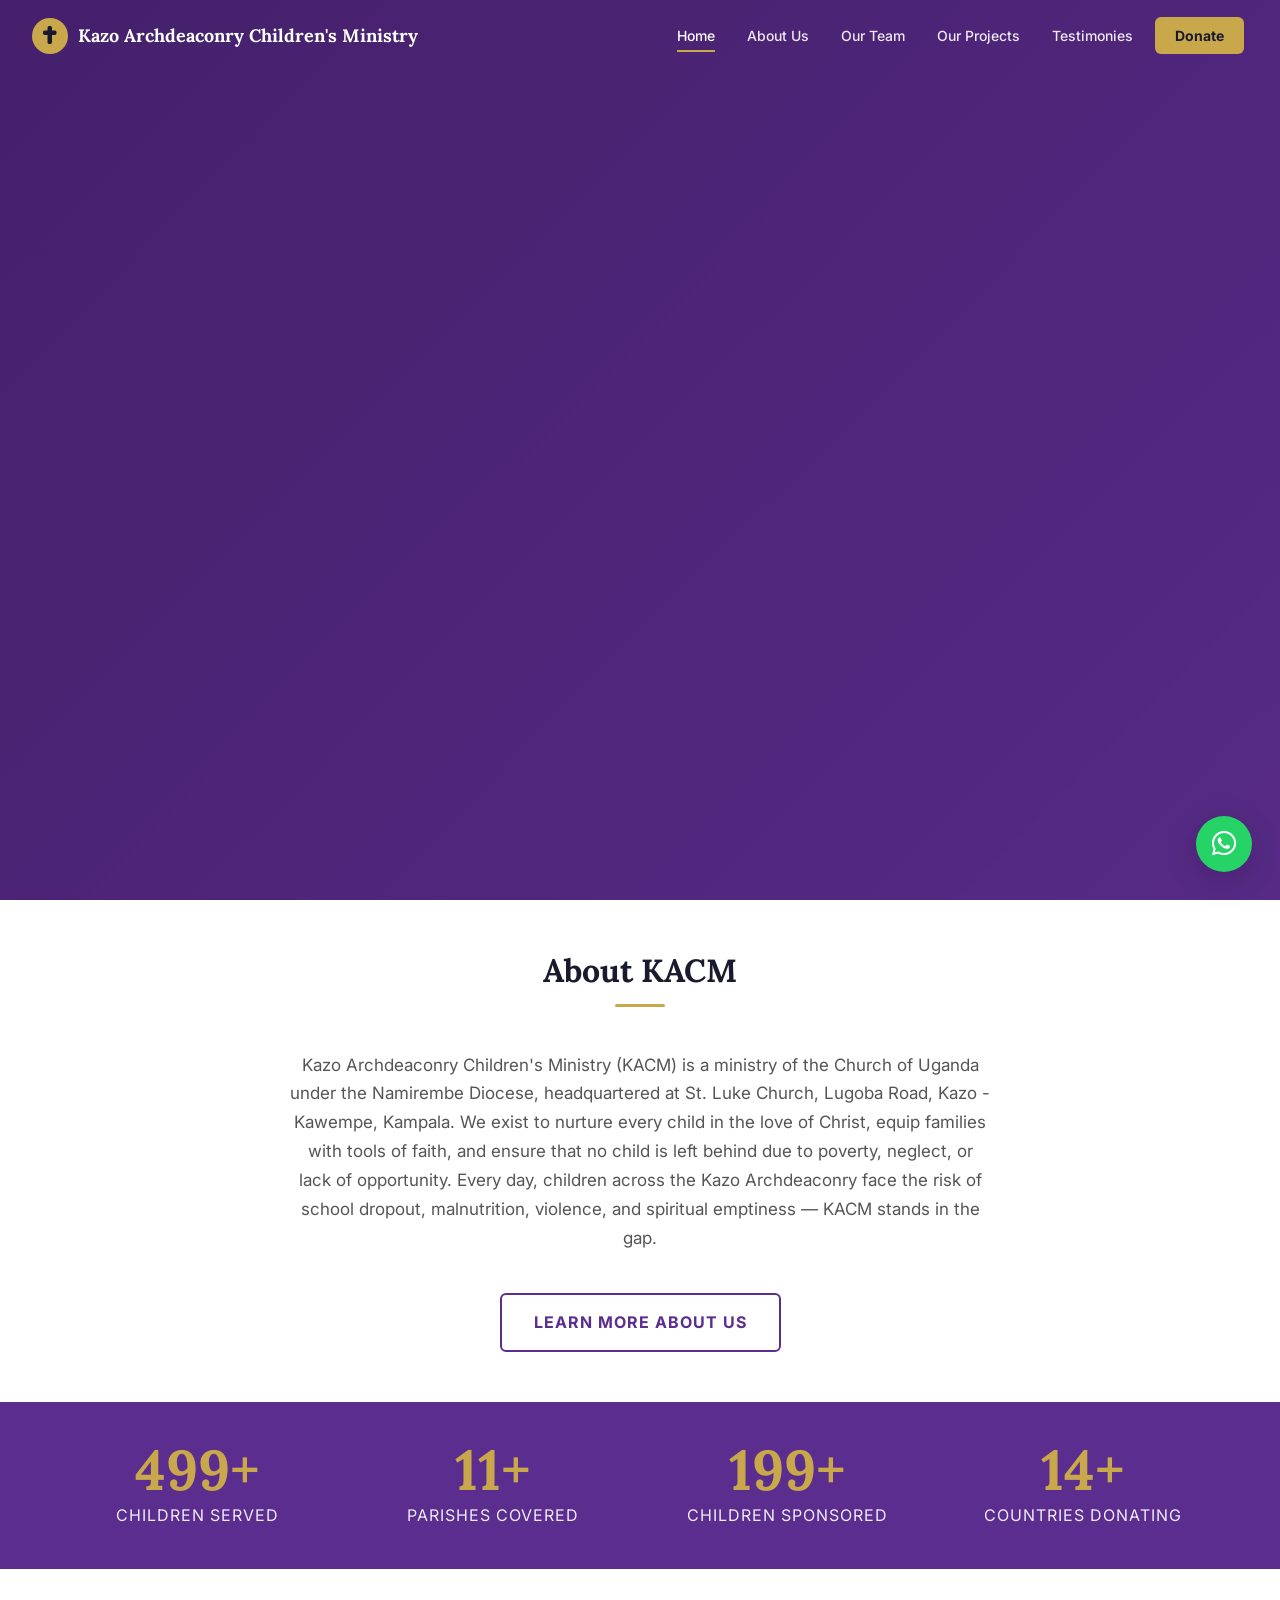
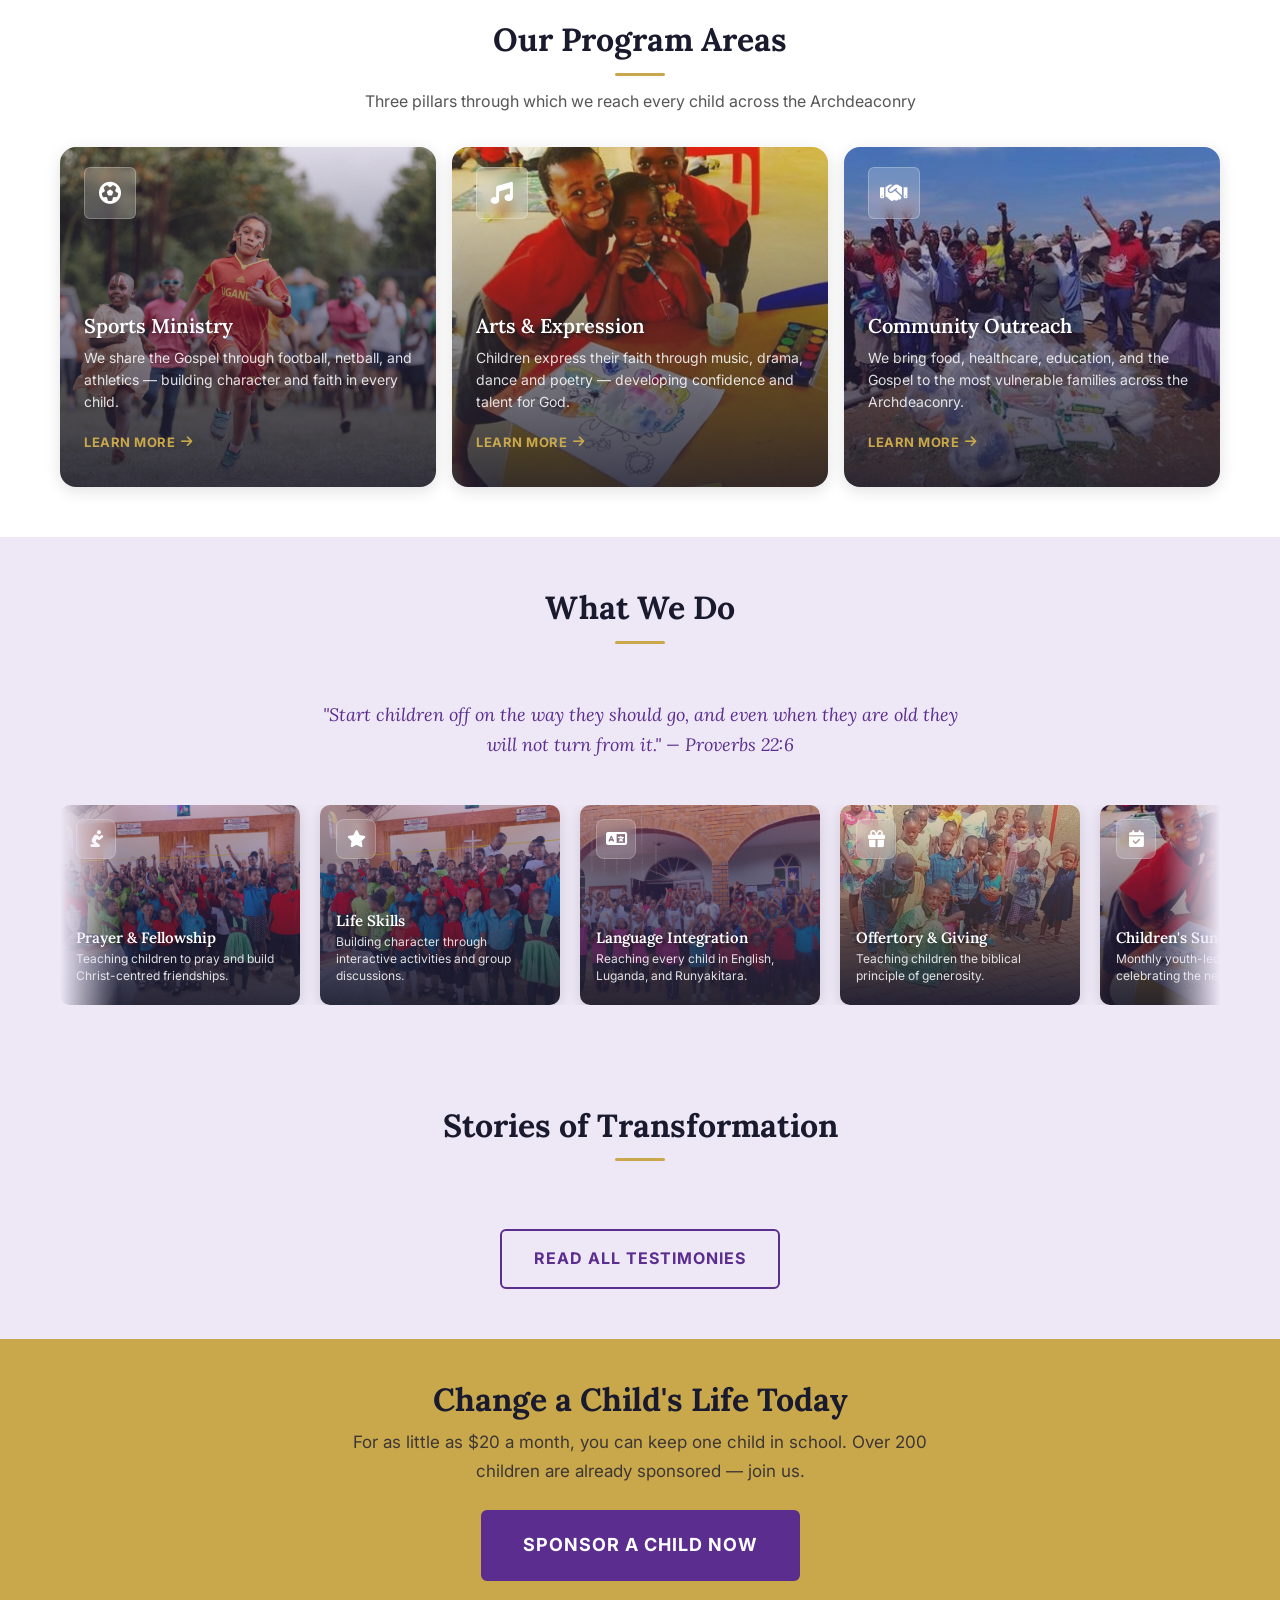
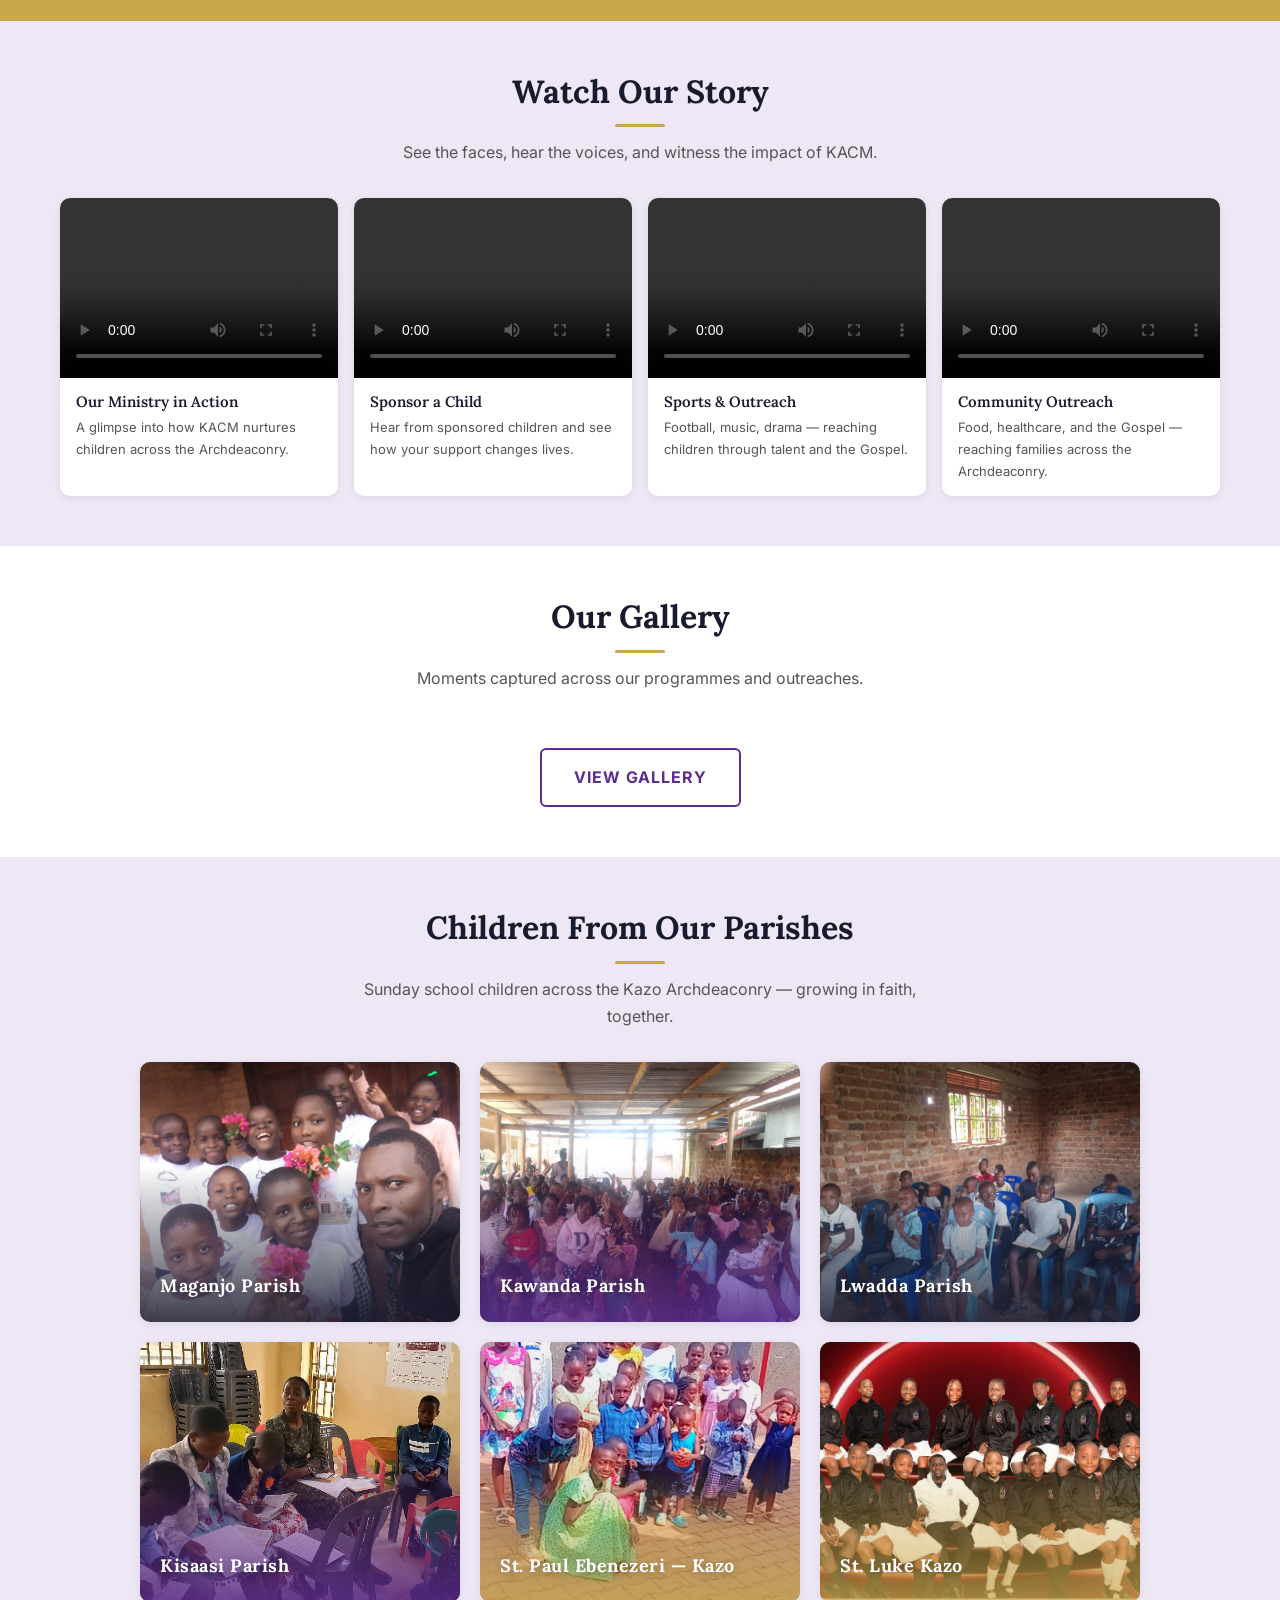
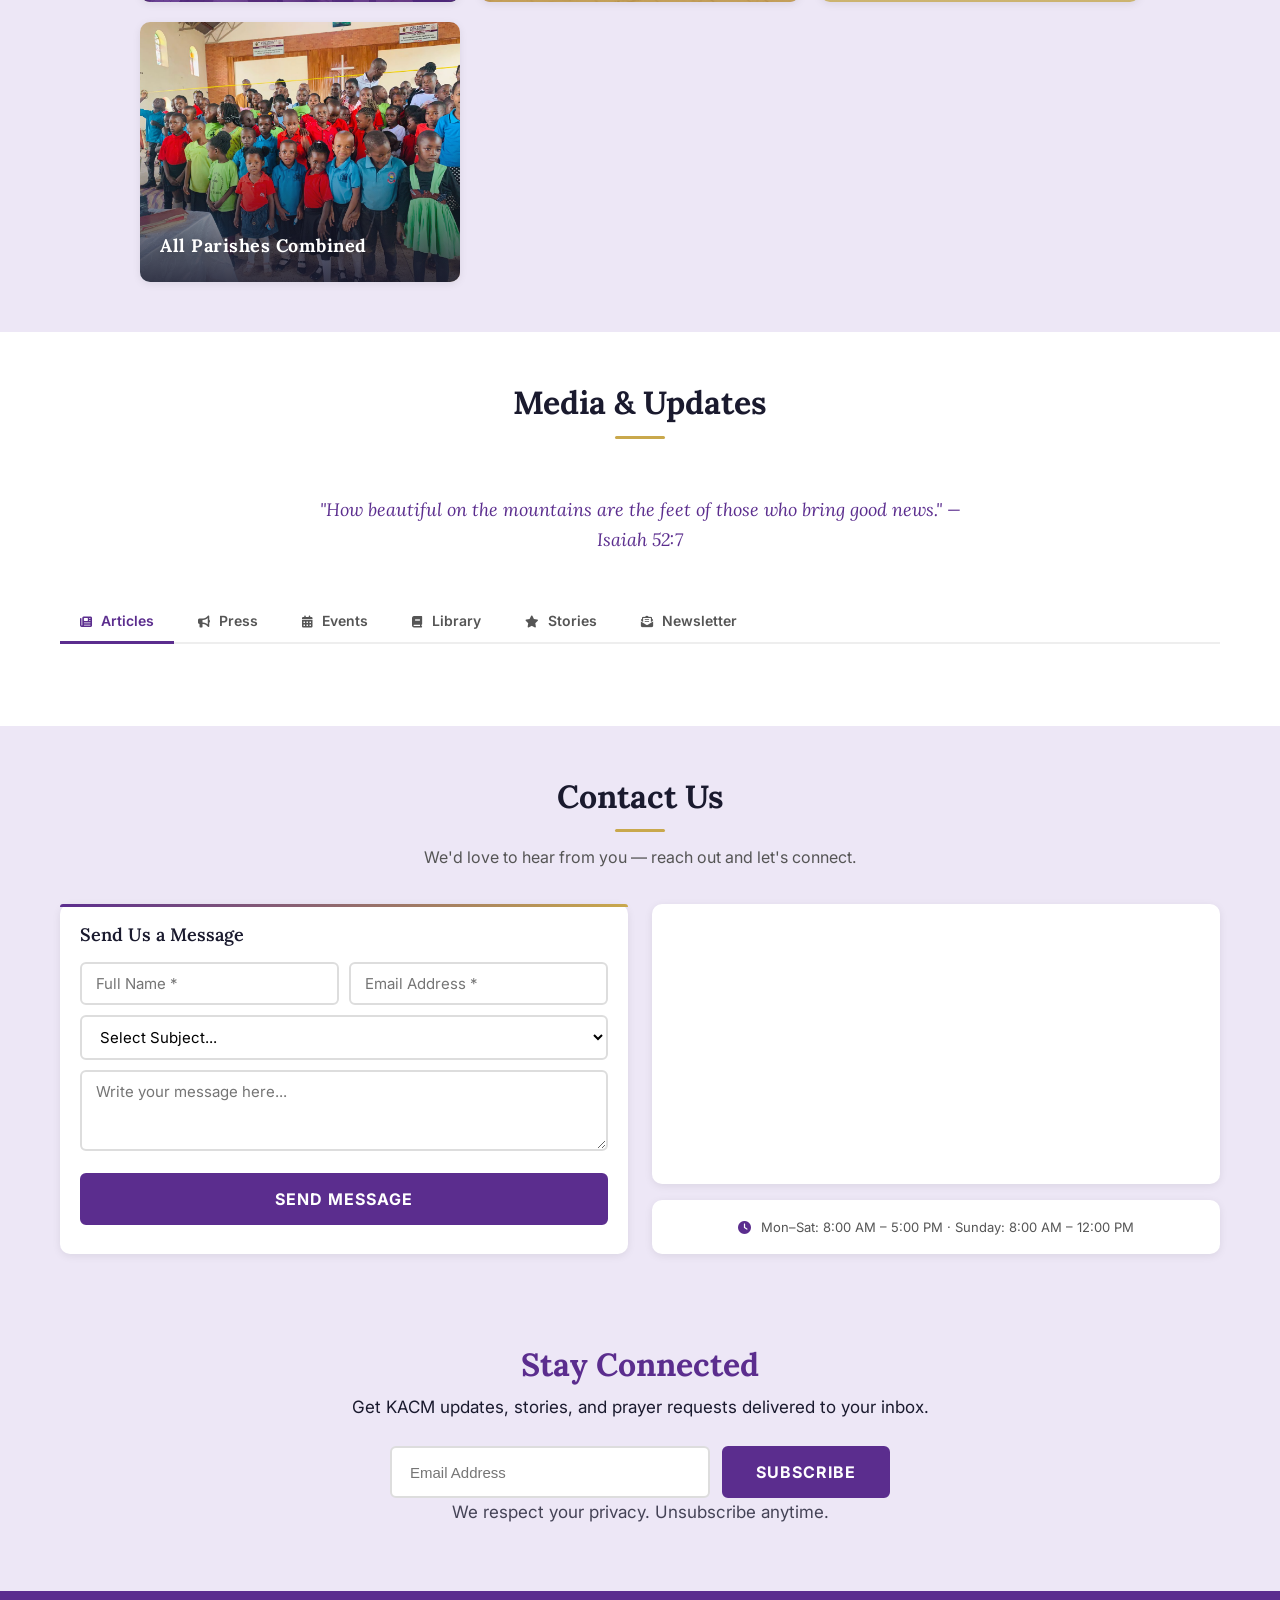
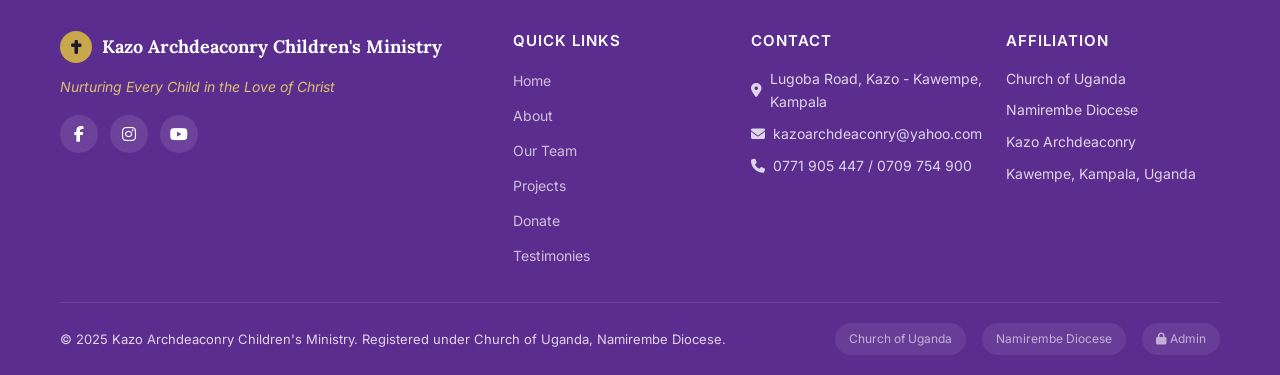
==== commit b0c7cde0: "feat(index.html): update parish images and names for improved representation" ====
--- a/index.html
+++ b/index.html
@@ -335,13 +335,18 @@
           </div>
         </div>
         <div class="parish-card fade-in">
-          <div class="parish-img" style="background: linear-gradient(180deg, transparent 40%, rgba(91,45,142,0.85) 100%), url('assets/Sunday%20school%20children%20nabweru.jpeg') center/cover no-repeat;">
-            <span class="parish-name">Nabweru Parish</span>
+          <div class="parish-img" style="background: linear-gradient(180deg, transparent 40%, rgba(91,45,142,0.85) 100%), url('assets/reading%20bible/students%20reading%20a%20bible%20in%20a%20group3.jpeg') center/cover no-repeat;">
+            <span class="parish-name">Kisaasi Parish</span>
           </div>
         </div>
         <div class="parish-card fade-in">
           <div class="parish-img" style="background: linear-gradient(180deg, transparent 40%, rgba(201,168,76,0.75) 100%), url('assets/Sunday%20school%20st%20paul%20Ebenezeri.jpeg') center/cover no-repeat;">
             <span class="parish-name">St. Paul Ebenezeri — Kazo</span>
+          </div>
+        </div>
+        <div class="parish-card fade-in">
+          <div class="parish-img" style="background: linear-gradient(180deg, transparent 40%, rgba(201,168,76,0.75) 100%), url('assets/sunday%20school%20children%20group%20photos/sunday%20school%20children%20dancing%20group%20pose%20fora%20photo%20witha%20teacher.png') center/cover no-repeat;">
+            <span class="parish-name">St. Luke Kazo</span>
           </div>
         </div>
         <div class="parish-card fade-in">
